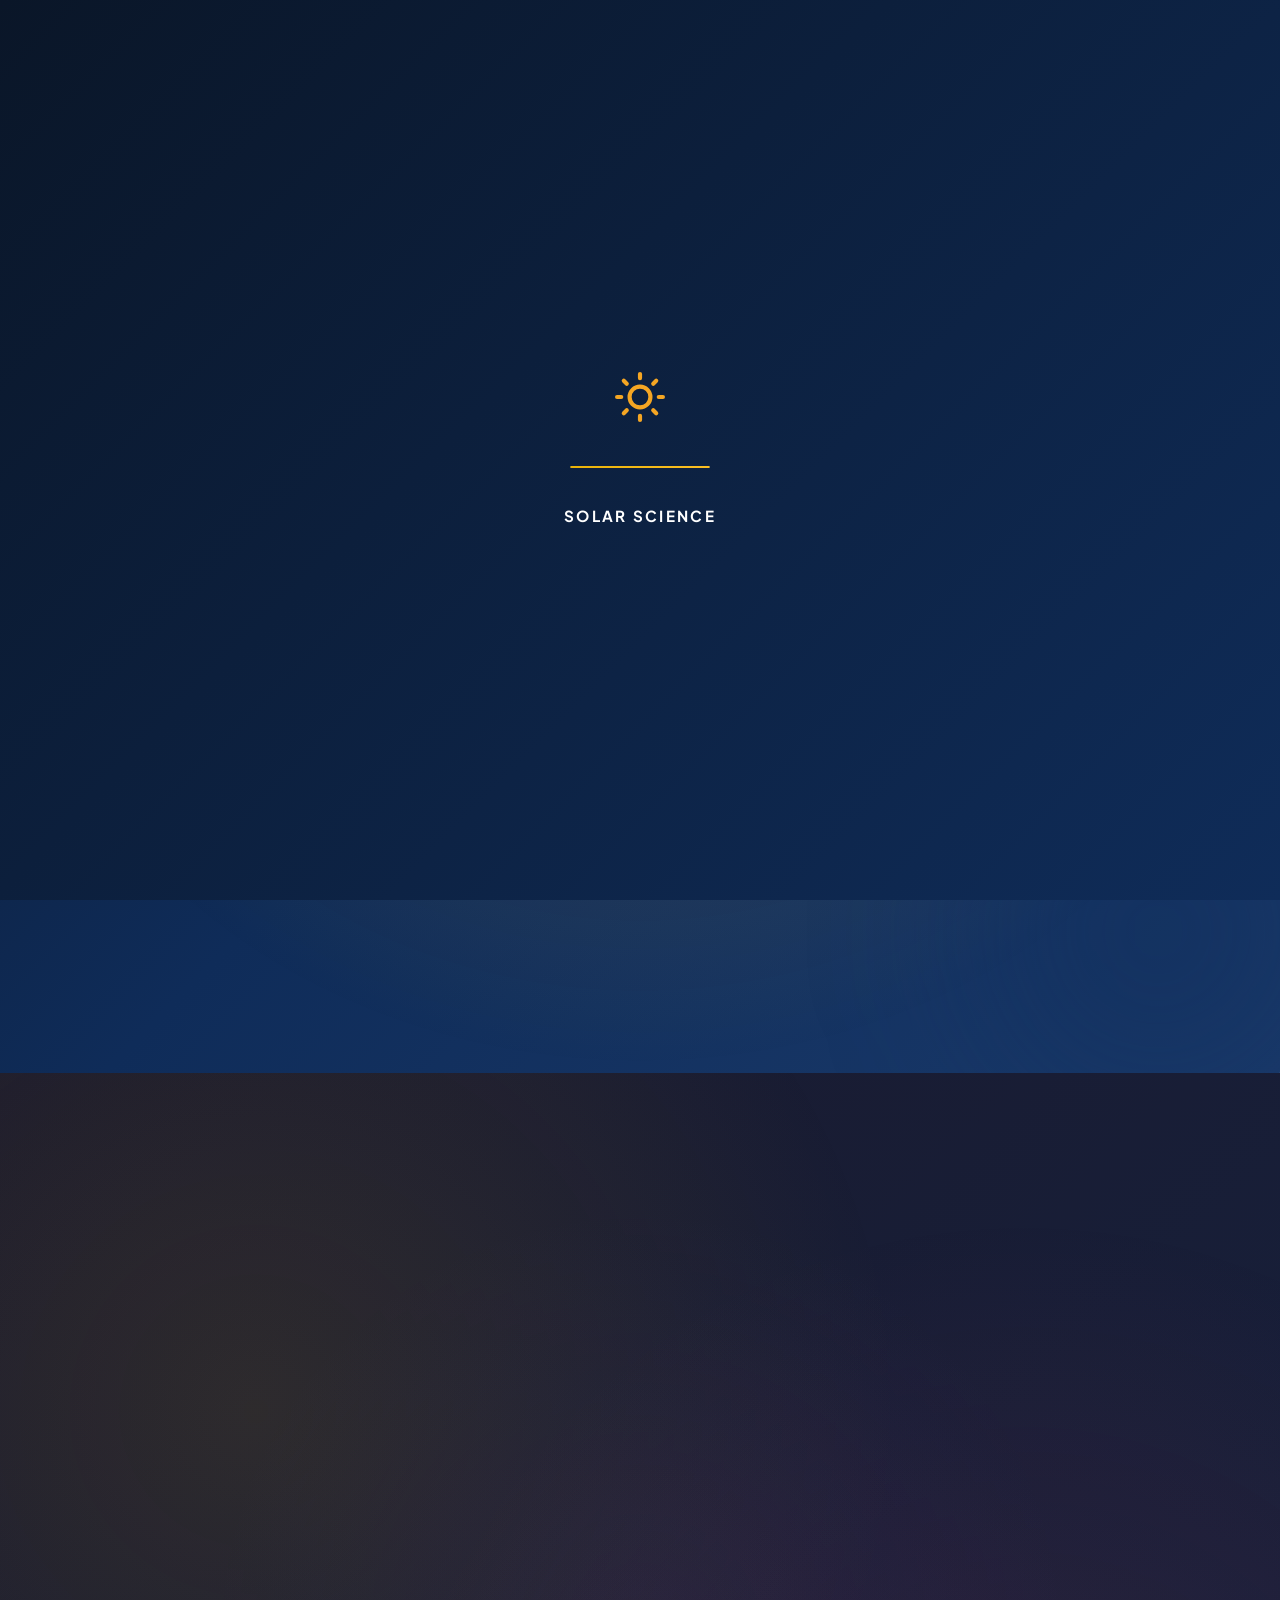
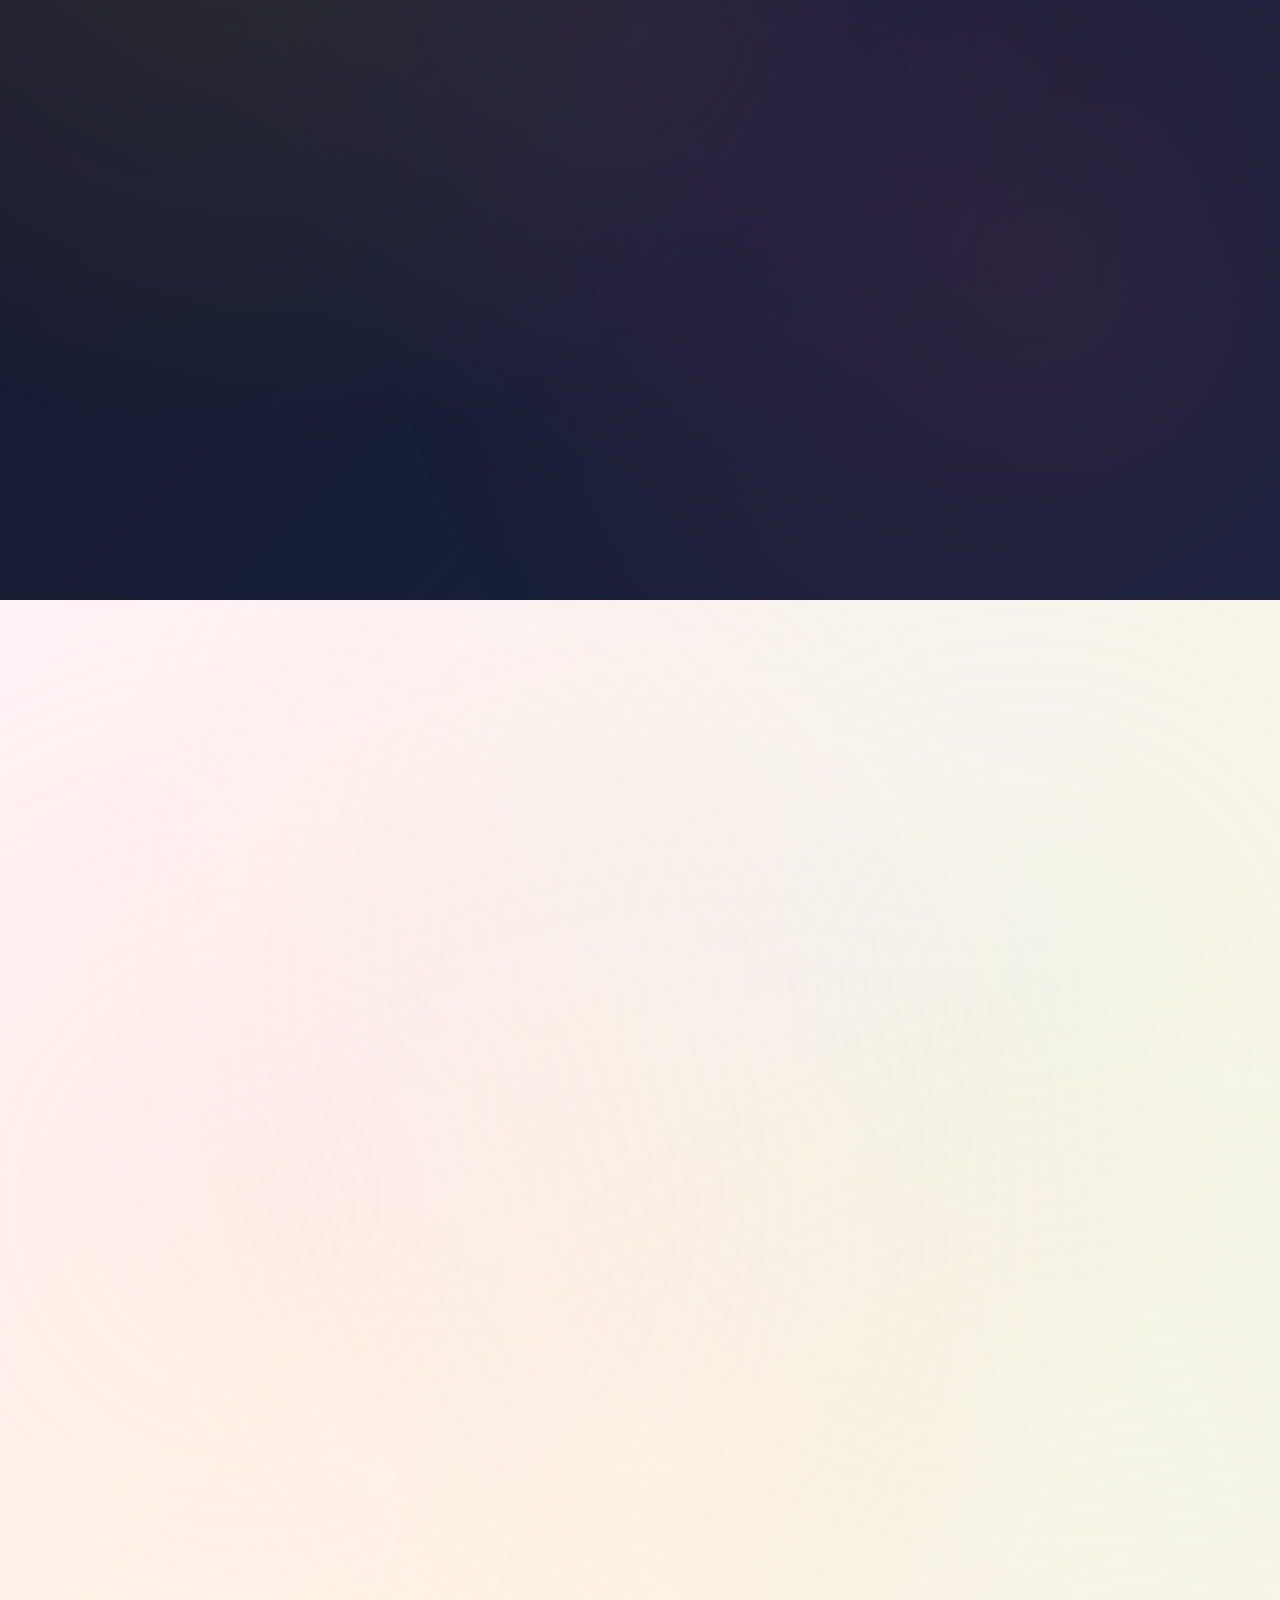
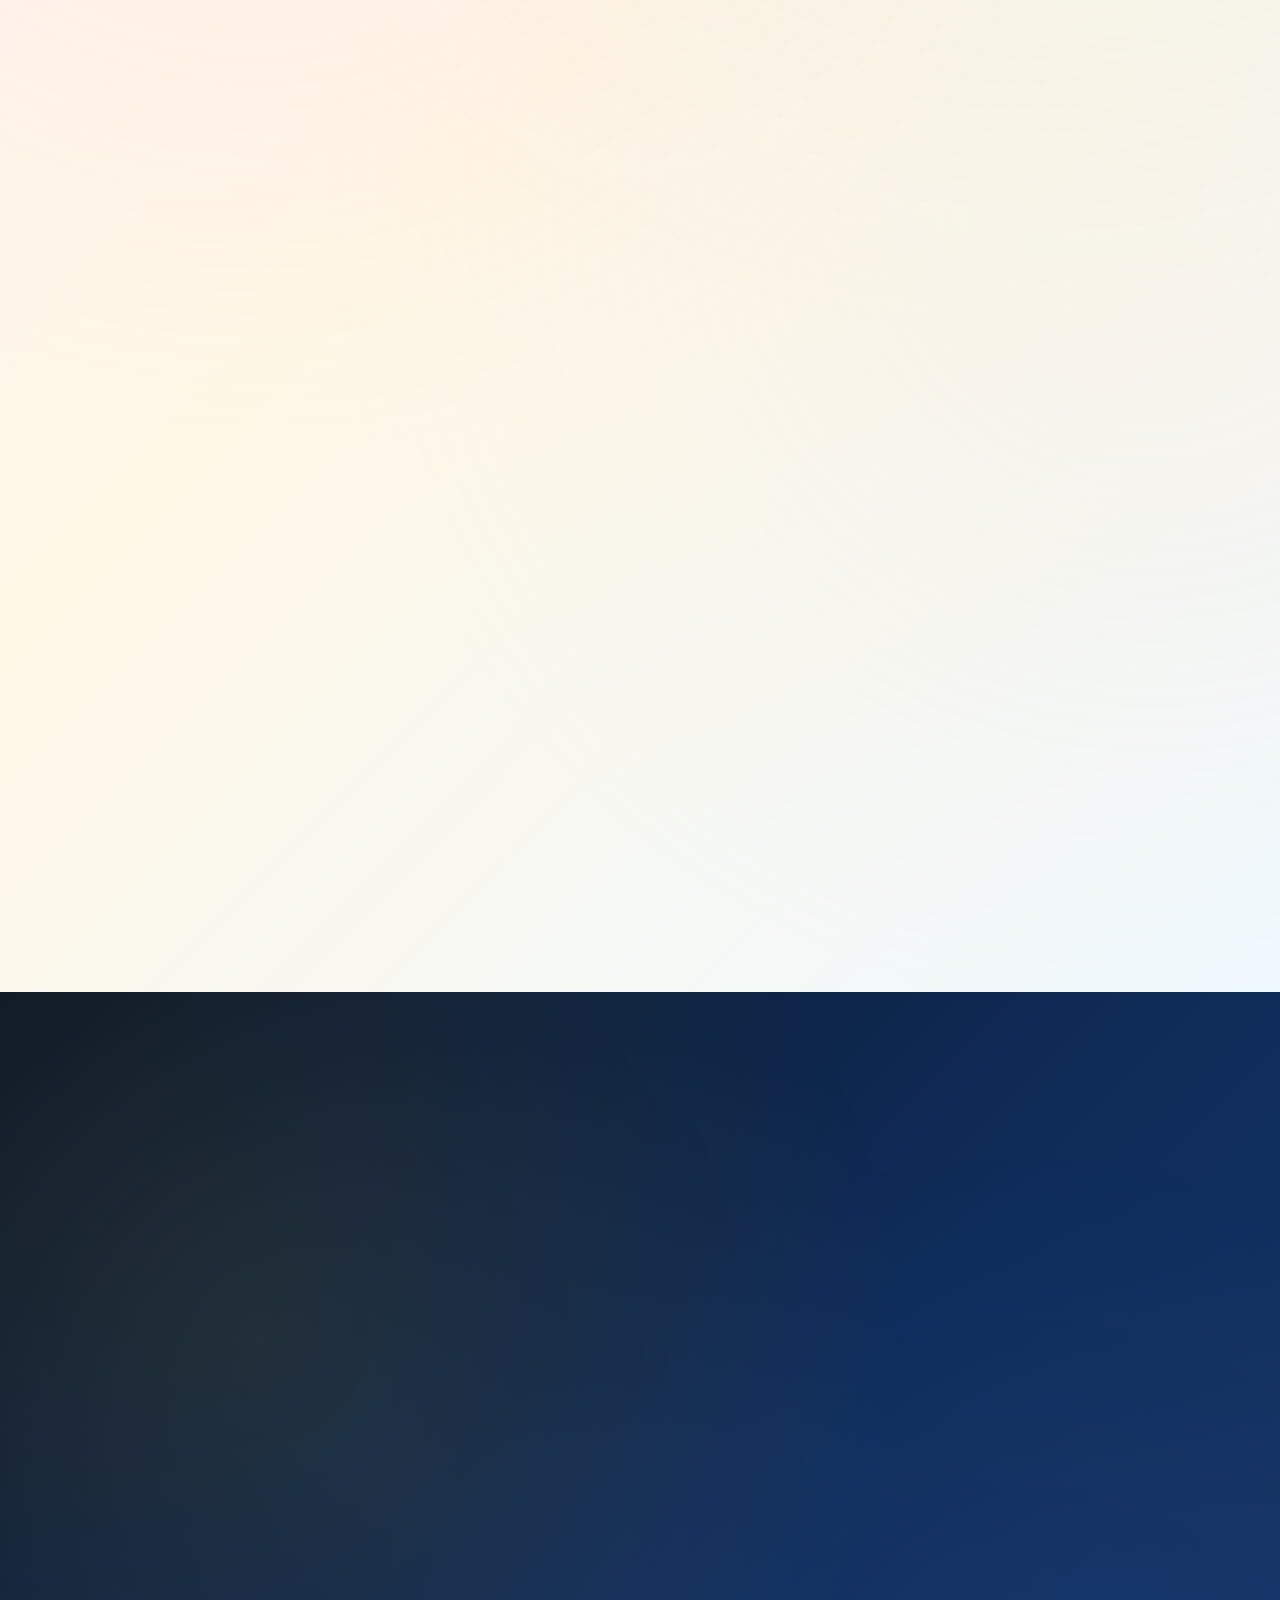
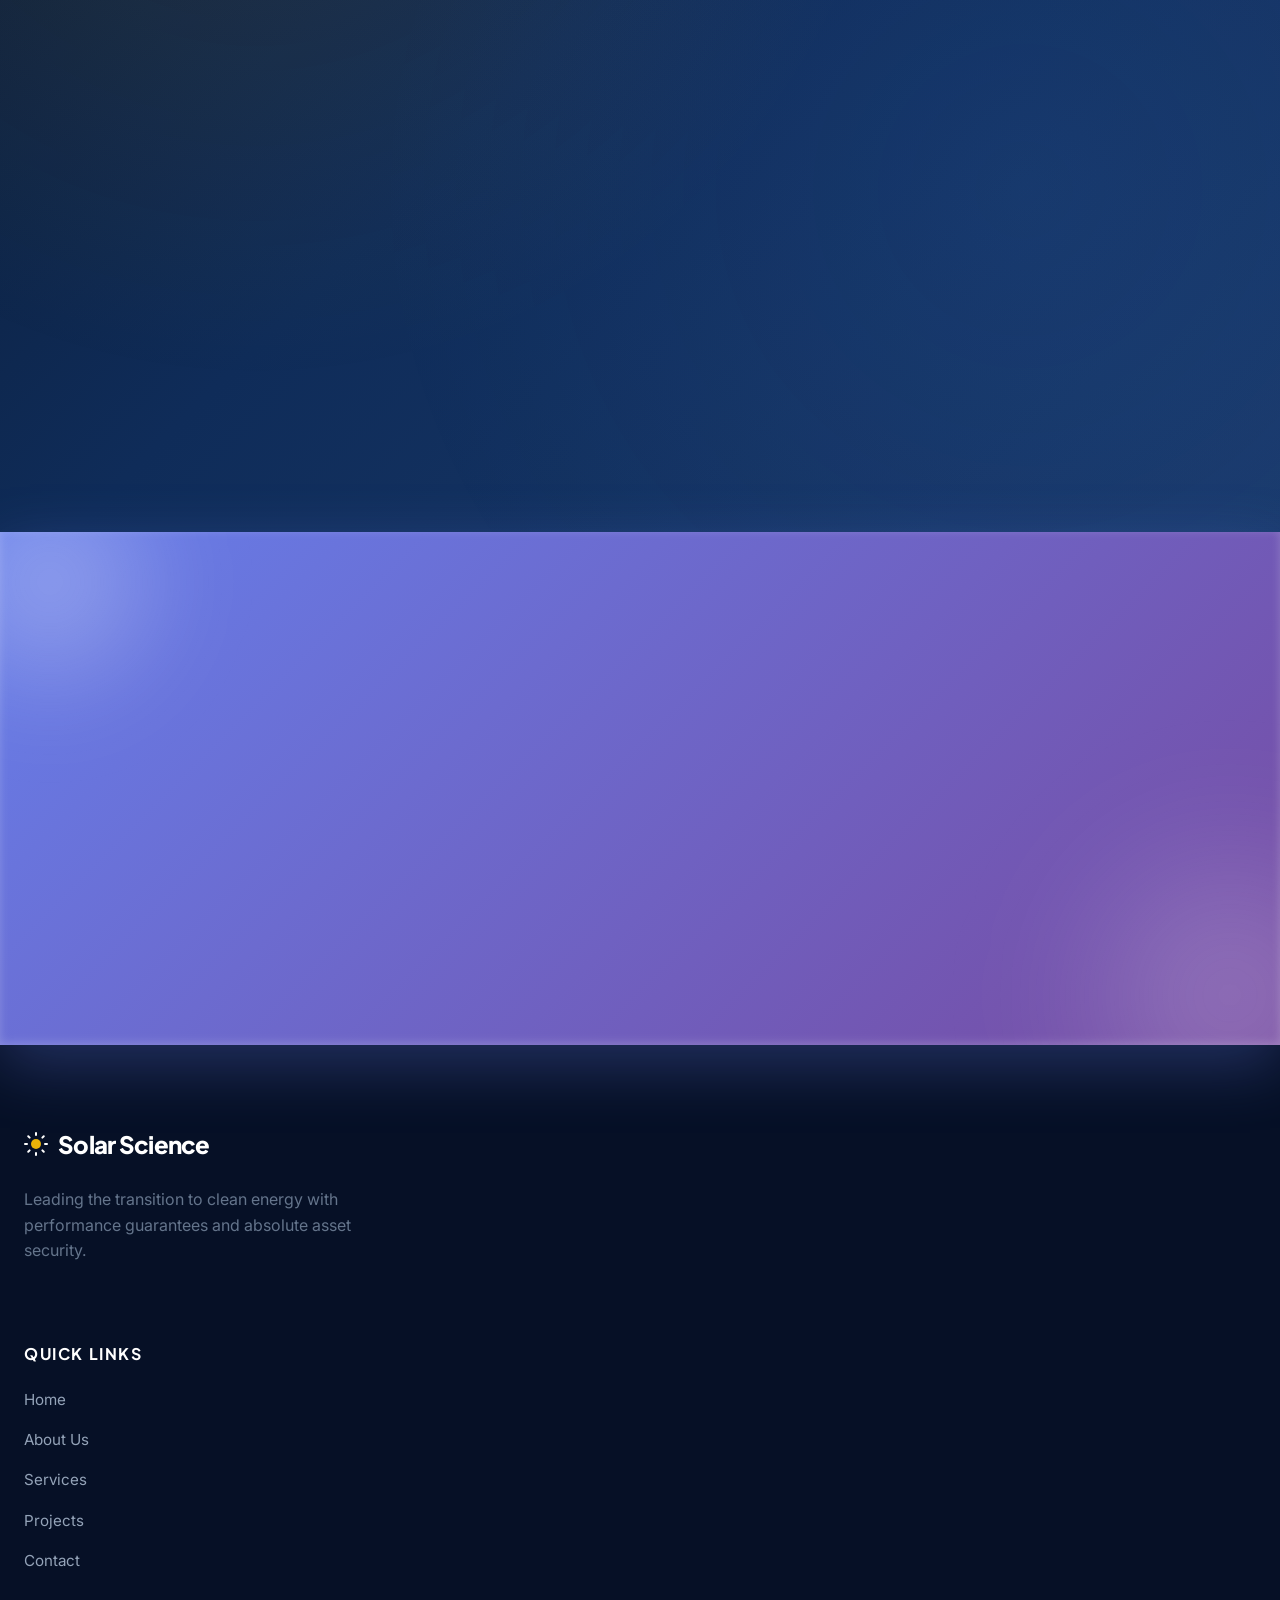
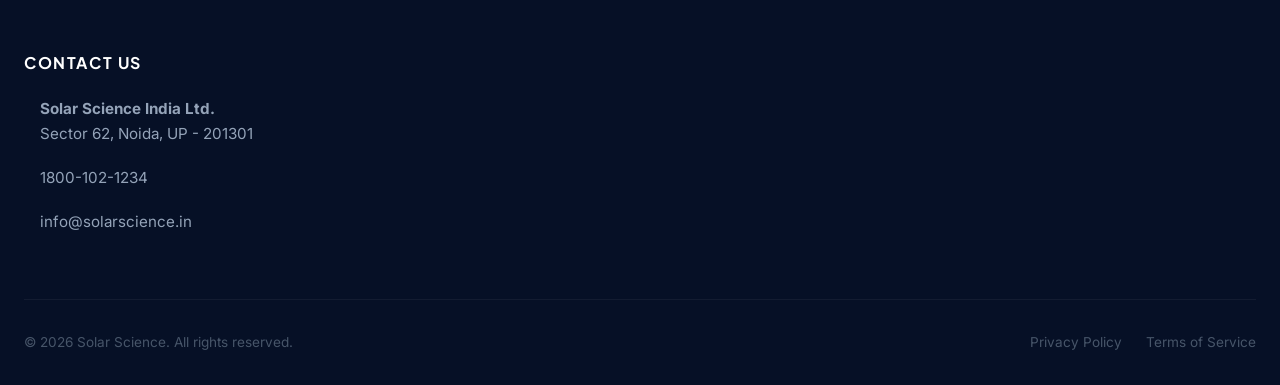
==== index.html @ 406d4250 "first commit - Solar Science website with custom logo" ====
<!DOCTYPE html>
<html lang="en">
<head>
  <meta charset="UTF-8">
  <meta name="viewport" content="width=device-width, initial-scale=1.0">
  <meta name="description" content="Solar Science - India's premium Solar EPC and Insurance solutions provider.">
  <title>Home | Solar Science</title>
  <link rel="preconnect" href="https://fonts.googleapis.com">
  <link rel="preconnect" href="https://fonts.gstatic.com" crossorigin>
  <link href="https://fonts.googleapis.com/css2?family=Inter:wght@400;500;600;700&family=Plus+Jakarta+Sans:wght@400;500;600;700;800&display=swap" rel="stylesheet">
  <link rel="stylesheet" href="style.css">
  <link rel="icon" type="image/svg+xml" href="data:image/svg+xml,%3Csvg xmlns='http://www.w3.org/2000/svg' viewBox='0 0 24 24' fill='%23F5A623'%3E%3Ccircle cx='12' cy='12' r='5'/%3E%3Cpath d='M12 1v2M12 21v2M4.22 4.22l1.42 1.42M18.36 18.36l1.42 1.42M1 12h2M21 12h2M4.22 19.78l1.42-1.42M18.36 5.64l1.42-1.42' stroke='%23F5A623' stroke-width='2' stroke-linecap='round'/%3E%3C/svg%3E">
  <script src="https://unpkg.com/lucide@latest"></script>
  <script src="https://unpkg.com/@studio-freight/lenis@1.0.36/dist/lenis.min.js"></script>
</head>
<body>

  <!-- Preloader -->
  <div class="preloader" id="preloader">
    <div class="preloader-content">
      <svg class="preloader-logo" viewBox="0 0 24 24" xmlns="http://www.w3.org/2000/svg">
        <circle cx="12" cy="12" r="5" fill="none" stroke="#F5A623" stroke-width="2"/>
        <path d="M12 1v2M12 21v2M4.22 4.22l1.42 1.42M18.36 18.36l1.42 1.42M1 12h2M21 12h2M4.22 19.78l1.42-1.42M18.36 5.64l1.42-1.42" stroke="#F5A623" stroke-width="2" stroke-linecap="round"/>
      </svg>
      <div class="preloader-bar">
        <div class="preloader-progress"></div>
      </div>
      <span class="preloader-text">Solar Science</span>
    </div>
  </div>

  <!-- Custom Cursor -->
  <div class="custom-cursor" id="custom-cursor"></div>
  <div class="custom-cursor-dot" id="custom-cursor-dot"></div>

  <!-- NAVBAR -->
  <header class="navbar" id="navbar">
    <div class="scroll-progress" id="scroll-progress"></div>
    <div class="container">
      <a href="index.html" class="logo">
        <img src="assets/logo_transparent.png" alt="Solar Science Logo" class="logo-image">
        <div class="logo-text-wrapper">
          <span class="logo-title">Solar Science</span>
          <span class="logo-tagline">CLEAN ENERGY, SMART DECISION</span>
        </div>
      </a>
      
      <nav aria-label="Main Navigation">
        <ul class="nav-menu" id="nav-menu">
          <li><a href="index.html" class="nav-link active">Home</a></li>
          <li><a href="about.html" class="nav-link">About Us</a></li>
          <li><a href="services.html" class="nav-link">Services</a></li>
          <li><a href="projects.html" class="nav-link">Projects</a></li>
          <li><a href="contact.html" class="nav-link">Contact</a></li>
          <li><a href="contact.html" class="btn btn-primary btn-nav">Get Quote</a></li>
        </ul>
      </nav>
      
      <button class="menu-toggle" id="menu-toggle" aria-expanded="false" aria-controls="nav-menu" aria-label="Toggle navigation menu">
        <span></span>
        <span></span>
        <span></span>
      </button>
    </div>
  </header>

  <!-- HERO SECTION -->
  <section class="hero" id="hero">
    <div class="hero-bg-gradient"></div>
    <div class="hero-particles"></div>
    
    <div class="container">
      <div class="hero-content reveal">
        <div class="hero-badge">
          <span class="badge-icon">⚡</span>
          <span>India's #1 Solar Solution</span>
        </div>
        <h1 class="hero-title-new">
          <span class="letter-animate">Transform Sunlight Into</span>
          <span class="gradient-text letter-animate">Sustainable Savings</span>
        </h1>
        <p class="hero-subtitle">Premium solar installations that pay for themselves. Join 1000+ satisfied customers who've reduced their electricity bills by up to 90%.</p>
        
        <div class="hero-stats-inline">
          <div class="stat-inline">
            <div class="stat-number-hero" data-target="500">0<span class="stat-plus">+</span></div>
            <div class="stat-label-hero">Consulted Clients</div>
          </div>
          <div class="stat-inline stat-highlight">
            <div class="stat-badge-text">Procurement</div>
            <div class="stat-label-hero">Specialist</div>
          </div>
          <div class="stat-inline">
            <div class="stat-number-hero" data-target="1000">0<span class="stat-plus">+</span></div>
            <div class="stat-label-hero">Cases Handled</div>
          </div>
          <div class="stat-inline">
            <div class="stat-number-hero" data-target="39">0</div>
            <div class="stat-label-hero">Cities We Serve</div>
          </div>
          <div class="stat-inline">
            <div class="stat-number-hero" data-target="25">0<span class="stat-plus">+</span></div>
            <div class="stat-label-hero">Years Warranty</div>
          </div>
        </div>
        
        <div class="hero-ctas-new">
          <a href="contact.html" class="btn btn-hero-primary">
            <span>Get Free Consultation</span>
            <i data-lucide="arrow-right"></i>
          </a>
          <a href="about.html" class="btn btn-hero-secondary">
            <i data-lucide="play-circle"></i>
            <span>Learn More</span>
          </a>
        </div>
        
        <div class="hero-trust-new">
          <div class="trust-item-new">
            <i data-lucide="shield-check"></i>
            <span>100% Insurance Protected</span>
          </div>
          <div class="trust-item-new">
            <i data-lucide="award"></i>
            <span>Tier-1 Components</span>
          </div>
          <div class="trust-item-new">
            <i data-lucide="clock"></i>
            <span>Quick 30-Day Installation</span>
          </div>
        </div>
      </div>
      
      <div class="hero-visual reveal reveal-delay-2">
        <div class="energy-visualization">
          <!-- Animated Sun -->
          <div class="animated-sun">
            <div class="sun-core"></div>
            <div class="sun-ray sun-ray-1"></div>
            <div class="sun-ray sun-ray-2"></div>
            <div class="sun-ray sun-ray-3"></div>
            <div class="sun-ray sun-ray-4"></div>
            <div class="sun-ray sun-ray-5"></div>
            <div class="sun-ray sun-ray-6"></div>
            <div class="sun-ray sun-ray-7"></div>
            <div class="sun-ray sun-ray-8"></div>
          </div>
          
          <!-- Energy Flow Lines -->
          <svg class="energy-flow" viewBox="0 0 400 400" fill="none" xmlns="http://www.w3.org/2000/svg">
            <path class="energy-line energy-line-1" d="M200,100 Q250,150 200,200" stroke="#EAB308" stroke-width="3" stroke-linecap="round"/>
            <path class="energy-line energy-line-2" d="M200,100 Q150,150 200,200" stroke="#EAB308" stroke-width="3" stroke-linecap="round"/>
            <path class="energy-line energy-line-3" d="M200,100 Q200,150 250,200" stroke="#FBBF24" stroke-width="3" stroke-linecap="round"/>
            <path class="energy-line energy-line-4" d="M200,100 Q200,150 150,200" stroke="#FBBF24" stroke-width="3" stroke-linecap="round"/>
            
            <!-- Particles -->
            <circle class="energy-particle particle-1" cx="200" cy="100" r="4" fill="#EAB308"/>
            <circle class="energy-particle particle-2" cx="200" cy="100" r="4" fill="#FBBF24"/>
            <circle class="energy-particle particle-3" cx="200" cy="100" r="4" fill="#FCD34D"/>
            <circle class="energy-particle particle-4" cx="200" cy="100" r="4" fill="#EAB308"/>
            <circle class="energy-particle particle-5" cx="200" cy="100" r="4" fill="#FBBF24"/>
            <circle class="energy-particle particle-6" cx="200" cy="100" r="4" fill="#FCD34D"/>
          </svg>
          
          <!-- Solar Panel with Energy Effect -->
          <div class="modern-panel">
            <div class="panel-glow"></div>
            <div class="panel-grid">
              <div class="panel-cell"></div>
              <div class="panel-cell"></div>
              <div class="panel-cell"></div>
              <div class="panel-cell"></div>
              <div class="panel-cell"></div>
              <div class="panel-cell"></div>
              <div class="panel-cell"></div>
              <div class="panel-cell"></div>
              <div class="panel-cell"></div>
            </div>
            <div class="energy-indicator">
              <div class="indicator-bar"></div>
              <span class="indicator-text">Generating</span>
            </div>
          </div>
          
          <!-- Floating Statistics -->
          <div class="floating-stat stat-1">
            <div class="stat-icon">⚡</div>
            <div class="stat-value">50+ MW</div>
          </div>
          <div class="floating-stat stat-2">
            <div class="stat-icon">💡</div>
            <div class="stat-value">500+ Projects</div>
          </div>
          <div class="floating-stat stat-3">
            <div class="stat-icon">🌱</div>
            <div class="stat-value">CO₂ Saved</div>
          </div>
        </div>
      </div>
    </div>
  </section>

  <!-- SOLAR SAVINGS CALCULATOR SECTION -->
  <section class="section calculator-section">
    <div class="container">
      <div class="calculator-wrapper reveal">
        <div class="calculator-header">
          <h2 class="calculator-title">Calculate Your <span class="gradient-text">Solar Savings</span></h2>
          <p class="calculator-subtitle">Instant estimation for your property</p>
        </div>
        
        <div class="calculator-content">
          <!-- Customer Type Selection -->
          <div class="calculator-group">
            <label class="calculator-label">CUSTOMER TYPE</label>
            <div class="type-buttons">
              <button class="type-btn active" data-type="home">Home</button>
              <button class="type-btn" data-type="commercial">Commercial</button>
              <button class="type-btn" data-type="industry">Industry</button>
            </div>
          </div>
          
          <!-- Monthly Bill Input -->
          <div class="calculator-group">
            <label class="calculator-label">MONTHLY BILL (₹)</label>
            <input type="number" id="monthlyBill" class="calculator-input" placeholder="5000" value="5000">
          </div>
          
          <!-- Results Grid -->
          <div class="calculator-results">
            <div class="result-card">
              <div class="result-icon">⚡</div>
              <div class="result-label">SYSTEM SIZE</div>
              <div class="result-value" id="systemSize">6 kW</div>
            </div>
            
            <div class="result-card">
              <div class="result-icon">💰</div>
              <div class="result-label">ANNUAL SAVINGS</div>
              <div class="result-value green" id="annualSavings">₹69.1k</div>
            </div>
            
            <div class="result-card">
              <div class="result-icon">🔋</div>
              <div class="result-label">YEARLY GEN.</div>
              <div class="result-value" id="yearlyGen">8640 units</div>
            </div>
            
            <div class="result-card">
              <div class="result-icon">📐</div>
              <div class="result-label">ROOF NEEDED</div>
              <div class="result-value" id="roofNeeded">480 sqft</div>
            </div>
          </div>
          
          <!-- Quote Section -->
          <div class="calculator-quote">
            <div class="quote-price">
              <span class="quote-label">Effective Solar Cost</span>
              <span class="quote-amount" id="solarCost">₹2,70,000</span>
            </div>
            <div class="quote-form">
              <input type="text" placeholder="Name" class="quote-input">
              <input type="tel" placeholder="Mobile" class="quote-input">
              <button class="btn btn-primary quote-btn">
                <span>Get Quote</span>
              </button>
            </div>
          </div>
        </div>
      </div>
    </div>
  </section>

  <!-- WHY CHOOSE US SECTION -->
  <section class="section why-us">
    <div class="container">
      <div class="reveal">
        <span class="section-tag">Why Choose Us</span>
        <h2 class="section-title">Engineering Excellence Meets Investment Security</h2>
        <p class="section-desc">We deliver premium solar solutions backed by top-tier engineering expertise and comprehensive insurance protection.</p>
      </div>
      
      <div class="why-grid">
        <div class="why-card reveal reveal-delay-1">
          <div class="icon-wrapper">
            <svg xmlns="http://www.w3.org/2000/svg" viewBox="0 0 64 64" fill="currentColor" width="32" height="32">
              <path d="M32 6L36 22H52L39 32L43 48L32 40L21 48L25 32L12 22H28L32 6Z" stroke="currentColor" stroke-width="2" stroke-linejoin="round"/>
              <circle cx="32" cy="32" r="4" fill="currentColor"/>
            </svg>
          </div>
          <h3 class="why-card-title">Premium Quality Components</h3>
          <p class="why-card-desc">We only source Tier-1 modules, state-of-the-art inverters, and premium structures to ensure 25+ years of robust plant generation.</p>
        </div>
        
        <div class="why-card reveal reveal-delay-2">
          <div class="icon-wrapper">
            <svg xmlns="http://www.w3.org/2000/svg" viewBox="0 0 64 64" fill="currentColor" width="32" height="32">
              <rect x="12" y="12" width="40" height="40" rx="4" fill="none" stroke="currentColor" stroke-width="2"/>
              <path d="M20 28h24M20 36h24M28 20v24" stroke="currentColor" stroke-width="2" stroke-linecap="round"/>
              <circle cx="32" cy="32" r="6" fill="currentColor" opacity="0.3"/>
            </svg>
          </div>
          <h3 class="why-card-title">End-to-End EPC Solutions</h3>
          <p class="why-card-desc">From feasibility design, government approvals, procurement, construction, to net-metering — we manage everything in-house.</p>
        </div>
        
        <div class="why-card reveal reveal-delay-3">
          <div class="icon-wrapper">
            <svg xmlns="http://www.w3.org/2000/svg" viewBox="0 0 64 64" fill="currentColor" width="32" height="32">
              <path d="M32 8L38 18L50 20L41 29L43 41L32 35L21 41L23 29L14 20L26 18L32 8Z" fill="currentColor"/>
              <path d="M32 16v20M24 26l16 8M24 34l16-8" stroke="white" stroke-width="2" opacity="0.5"/>
            </svg>
          </div>
          <h3 class="why-card-title">Comprehensive Insurance Support</h3>
          <p class="why-card-desc">We provide exclusive, direct assistance in securing comprehensive asset insurance, protecting your assets from day one.</p>
        </div>
        
        <div class="why-card reveal reveal-delay-1">
          <div class="icon-wrapper">
            <svg xmlns="http://www.w3.org/2000/svg" viewBox="0 0 64 64" fill="currentColor" width="32" height="32">
              <circle cx="32" cy="32" r="24" fill="none" stroke="currentColor" stroke-width="2"/>
              <path d="M32 14v18l12 8" stroke="currentColor" stroke-width="2.5" stroke-linecap="round"/>
              <circle cx="32" cy="32" r="3" fill="currentColor"/>
            </svg>
          </div>
          <h3 class="why-card-title">On-Time Project Execution</h3>
          <p class="why-card-desc">Strict adherence to project timelines and safety protocols, backed by penalty-bound delivery guarantees.</p>
        </div>
        
        <div class="why-card reveal reveal-delay-2">
          <div class="icon-wrapper">
            <svg xmlns="http://www.w3.org/2000/svg" viewBox="0 0 64 64" fill="currentColor" width="32" height="32">
              <path d="M20 24L32 16L44 24V44L32 52L20 44V24Z" fill="none" stroke="currentColor" stroke-width="2" stroke-linejoin="round"/>
              <path d="M26 36l4 4l8-10" stroke="currentColor" stroke-width="2.5" stroke-linecap="round" stroke-linejoin="round"/>
              <circle cx="32" cy="30" r="8" fill="currentColor" opacity="0.2"/>
            </svg>
          </div>
          <h3 class="why-card-title">Dedicated After-Sales Support</h3>
          <p class="why-card-desc">Continuous plant health monitoring and fast, on-site maintenance services to prevent downtime.</p>
        </div>
        
        <div class="why-card reveal reveal-delay-3">
          <div class="icon-wrapper">
            <svg xmlns="http://www.w3.org/2000/svg" viewBox="0 0 64 64" fill="currentColor" width="32" height="32">
              <path d="M16 48L24 32L20 24L32 12L40 24L36 32L48 48H16Z" fill="currentColor" opacity="0.3"/>
              <path d="M16 48L24 32L32 40L40 32L48 48" fill="none" stroke="currentColor" stroke-width="2.5" stroke-linecap="round" stroke-linejoin="round"/>
              <circle cx="24" cy="32" r="2" fill="currentColor"/>
              <circle cx="32" cy="40" r="2" fill="currentColor"/>
              <circle cx="40" cy="32" r="2" fill="currentColor"/>
            </svg>
          </div>
          <h3 class="why-card-title">Maximum ROI</h3>
          <p class="why-card-desc">Optimized system design for maximum energy generation and fastest return on your investment.</p>
          </div>
      </div>
    </div>
  </section>

  <!-- OUR WORK IN ACTION - GALLERY SECTION -->
  <section class="section work-gallery bg-dark">
    <div class="container">
      <div class="reveal">
        <span class="section-tag">Our Work</span>
        <h2 class="section-title">Solar Solutions in Action</h2>
        <p class="section-desc">From rooftop installations to large-scale commercial projects — witness our engineering excellence.</p>
      </div>
      
      <div class="gallery-grid">
        <!-- Gallery Item 1 -->
        <div class="gallery-item reveal reveal-delay-1">
          <div class="gallery-image">
            <img src="https://images.unsplash.com/photo-1509391366360-2e959784a276?ixlib=rb-4.0.3&w=800&h=600&fit=crop&crop=center" alt="Large Scale Solar Farm">
            <div class="gallery-overlay">
              <div class="gallery-content">
                <h3 class="gallery-title">Mega Solar Farm</h3>
                <p class="gallery-desc">2MW System • Rajasthan</p>
                <span class="gallery-badge">✓ Completed</span>
              </div>
            </div>
          </div>
        </div>
        
        <!-- Gallery Item 2 -->
        <div class="gallery-item reveal reveal-delay-2">
          <div class="gallery-image">
            <img src="https://images.unsplash.com/photo-1508514177221-188b1cf16e9d?ixlib=rb-4.0.3&w=800&h=600&fit=crop&crop=center" alt="Commercial Rooftop Solar">
            <div class="gallery-overlay">
              <div class="gallery-content">
                <h3 class="gallery-title">Commercial Rooftop</h3>
                <p class="gallery-desc">150kW System • Delhi</p>
                <span class="gallery-badge">✓ Completed</span>
              </div>
            </div>
          </div>
        </div>
        
        <!-- Gallery Item 3 -->
        <div class="gallery-item reveal reveal-delay-3">
          <div class="gallery-image">
            <img src="https://images.unsplash.com/photo-1473341304170-971dccb5ac1e?ixlib=rb-4.0.3&w=800&h=600&fit=crop&crop=center" alt="Solar Panel Array">
            <div class="gallery-overlay">
              <div class="gallery-content">
                <h3 class="gallery-title">Premium Tier-1 Panels</h3>
                <p class="gallery-desc">High Efficiency Modules</p>
                <span class="gallery-badge">✓ Completed</span>
              </div>
            </div>
          </div>
        </div>
        
        <!-- Gallery Item 4 -->
        <div class="gallery-item reveal reveal-delay-1">
          <div class="gallery-image">
            <img src="https://images.unsplash.com/photo-1559302504-64aae6ca6b6d?ixlib=rb-4.0.3&w=800&h=600&fit=crop&crop=center" alt="Industrial Solar Installation">
            <div class="gallery-overlay">
              <div class="gallery-content">
                <h3 class="gallery-title">Industrial Complex</h3>
                <p class="gallery-desc">500kW System • Pune</p>
                <span class="gallery-badge">✓ Completed</span>
              </div>
            </div>
          </div>
        </div>
        
        <!-- Gallery Item 5 -->
        <div class="gallery-item reveal reveal-delay-2">
          <div class="gallery-image">
            <img src="https://images.unsplash.com/photo-1497440001374-f26997328c1b?ixlib=rb-4.0.3&w=800&h=600&fit=crop&crop=center" alt="Solar Power Plant">
            <div class="gallery-overlay">
              <div class="gallery-content">
                <h3 class="gallery-title">Solar Power Plant</h3>
                <p class="gallery-desc">1MW System • Karnataka</p>
                <span class="gallery-badge">✓ Completed</span>
              </div>
            </div>
          </div>
        </div>
        
        <!-- Gallery Item 6 -->
        <div class="gallery-item reveal reveal-delay-3">
          <div class="gallery-image">
            <img src="https://images.unsplash.com/photo-1624397640148-949b1732bb0a?ixlib=rb-4.0.3&w=800&h=600&fit=crop&crop=center" alt="Residential Rooftop Solar">
            <div class="gallery-overlay">
              <div class="gallery-content">
                <h3 class="gallery-title">Residential Rooftop</h3>
                <p class="gallery-desc">10kW System • Mumbai</p>
                <span class="gallery-badge">✓ Completed</span>
              </div>
            </div>
          </div>
        </div>
      </div>
      
      <div class="gallery-cta reveal">
        <a href="projects.html" class="btn btn-primary">View All Projects</a>
      </div>
    </div>
  </section>

  <!-- CTA BANNER -->
  <section class="banner">
    <div class="container">
      <div class="banner-content reveal">
        <h2 class="banner-title">Ready to Make the Switch to Solar?</h2>
        <p class="banner-desc">Join thousands of satisfied customers who are saving money and the environment.</p>
        <a href="contact.html" class="btn btn-primary">Get Free Consultation</a>
      </div>
    </div>
  </section>

  <!-- FOOTER -->
  <footer class="footer">
    <div class="container">
      <div class="footer-top">
        <div class="footer-logo-area">
          <a href="index.html" class="logo" style="color: var(--color-white);">
            <svg class="logo-icon" viewBox="0 0 24 24" xmlns="http://www.w3.org/2000/svg">
              <circle cx="12" cy="12" r="5" />
              <path d="M12 1v2M12 21v2M4.22 4.22l1.42 1.42M18.36 18.36l1.42 1.42M1 12h2M21 12h2M4.22 19.78l1.42-1.42M18.36 5.64l1.42-1.42" stroke="currentColor" stroke-width="2" stroke-linecap="round"/>
            </svg>
            <span>Solar Science</span>
          </a>
          <p class="footer-tagline">Leading the transition to clean energy with performance guarantees and absolute asset security.</p>
        </div>
        
        <div>
          <h4 class="footer-title">Quick Links</h4>
          <ul class="footer-links">
            <li><a href="index.html" class="footer-link">Home</a></li>
            <li><a href="about.html" class="footer-link">About Us</a></li>
            <li><a href="services.html" class="footer-link">Services</a></li>
            <li><a href="projects.html" class="footer-link">Projects</a></li>
            <li><a href="contact.html" class="footer-link">Contact</a></li>
          </ul>
        </div>
        
        <div>
          <h4 class="footer-title">Contact Us</h4>
          <div class="footer-contact-info">
            <div class="contact-item">
              <i data-lucide="map-pin"></i>
              <div class="contact-text">
                <strong>Solar Science India Ltd.</strong>
                <p>Sector 62, Noida, UP - 201301</p>
              </div>
            </div>
            
            <div class="contact-item">
              <i data-lucide="phone"></i>
              <div class="contact-text">
                <a href="tel:+918001021234">1800-102-1234</a>
              </div>
            </div>
            
            <div class="contact-item">
              <i data-lucide="mail"></i>
              <div class="contact-text">
                <a href="mailto:info@solarscience.in">info@solarscience.in</a>
              </div>
            </div>
          </div>
        </div>
      </div>
      
      <div class="footer-bottom">
        <p>&copy; 2026 Solar Science. All rights reserved.</p>
        <div class="footer-bottom-links">
          <a href="#">Privacy Policy</a>
          <a href="#">Terms of Service</a>
        </div>
      </div>
    </div>
  </footer>

  <script src="script.js"></script>
</body>
</html>
---- style.css ----
/* Font variables and styling rules */

/* ==========================================================================
   1. DESIGN SYSTEM & ROOT VARIABLES
   ========================================================================== */
:root {
  /* Color Palette */
  --color-navy-deep: #0F2C59;       /* Midnight Cobalt Blue */
  --color-navy-card: #153568;       /* Saturated Cobalt Card */
  --color-navy-light: #204C8F;      /* Rich Cobalt Highlight */
  --color-amber-gold: #EAB308;      /* Vibrant Solar Yellow */
  --color-amber-hover: #CA8A04;     /* Darker Gold/Yellow Hover */
  --color-amber-glow: rgba(234, 179, 8, 0.15); /* Yellow glow */
  --color-white: #FFFFFF;
  --color-steel-light: #FAF7F0;     /* Premium Warm Sand Beige */
  --color-steel-border: #E6DFD3;    /* Soft Linen Border */
  --color-text-dark: #0F2C59;       /* Midnight Cobalt text color */
  --color-text-muted: #5C6B82;      /* Slate Blue/Gray supporting text */
  --color-text-light: #E6DFD3;      /* Light Beige text divider */
  --color-text-white: #FFFFFF;

  /* Typography */
  --font-display: 'Plus Jakarta Sans', -apple-system, BlinkMacSystemFont, "Segoe UI", Roboto, Helvetica, Arial, sans-serif;
  --font-body: 'Inter', -apple-system, BlinkMacSystemFont, "Segoe UI", Roboto, Helvetica, Arial, sans-serif;

  /* Spacing & Layout */
  --max-width: 1280px;
  --transition-smooth: all 0.35s cubic-bezier(0.4, 0, 0.2, 1);
  --transition-slow: all 0.8s cubic-bezier(0.4, 0, 0.2, 1);
  
  /* Shadows */
  --shadow-sm: 0 4px 12px rgba(15, 44, 89, 0.03);
  --shadow-md: 0 12px 35px -10px rgba(15, 44, 89, 0.06);
  --shadow-lg: 0 24px 48px -15px rgba(15, 44, 89, 0.1);
  --shadow-amber: 0 10px 25px -5px rgba(234, 179, 8, 0.25);
}

/* ==========================================================================
   2. BASE STYLES & RESET
   ========================================================================== */
* {
  box-sizing: border-box;
  margin: 0;
  padding: 0;
}

html {
  scroll-behavior: smooth;
  scroll-padding-top: 80px;
  font-size: 16px;
  -webkit-text-size-adjust: 100%;
}

body {
  font-family: var(--font-body);
  color: var(--color-text-dark);
  background-color: var(--color-white);
  line-height: 1.6;
  overflow-x: hidden;
  -webkit-font-smoothing: antialiased;
}

h1, h2, h3, h4, h5, h6 {
  font-family: var(--font-display);
  font-weight: 700;
  line-height: 1.25;
  color: var(--color-navy-deep);
}

a {
  text-decoration: none;
  color: inherit;
  transition: var(--transition-smooth);
}

button, input, textarea {
  font-family: inherit;
}

img, svg {
  max-width: 100%;
  height: auto;
  display: block;
}

/* Custom Scrollbar */
::-webkit-scrollbar {
  width: 10px;
}
::-webkit-scrollbar-track {
  background: var(--color-steel-light);
}
::-webkit-scrollbar-thumb {
  background: #CBD5E1;
  border-radius: 5px;
}
::-webkit-scrollbar-thumb:hover {
  background: #94A3B8;
}

/* ==========================================================================
   3. REUSABLE UTILITIES
   ========================================================================== */
.container {
  width: 100%;
  max-width: var(--max-width);
  margin: 0 auto;
  padding: 0 24px;
}

.section {
  padding: 100px 0;
  position: relative;
}

.section-tag {
  font-family: var(--font-display);
  font-size: 0.75rem;
  font-weight: 700;
  text-transform: uppercase;
  letter-spacing: 0.15em;
  color: var(--color-amber-gold);
  margin-bottom: 16px;
  display: inline-block;
}

.section-title {
  font-size: 2.25rem;
  font-weight: 800;
  margin-bottom: 20px;
  letter-spacing: -0.02em;
}

.section-desc {
  font-size: 1.125rem;
  color: var(--color-text-muted);
  max-width: 600px;
  margin-bottom: 50px;
}

/* Dark Theme Helpers */
.bg-dark {
  background-color: var(--color-navy-deep);
  color: var(--color-text-white);
}

.bg-dark .section-title {
  color: var(--color-text-white);
}

.bg-dark .section-desc {
  color: #94A3B8;
}

/* Buttons */
.btn {
  display: inline-flex;
  align-items: center;
  justify-content: center;
  padding: 14px 28px;
  border-radius: 50px;
  font-weight: 600;
  font-size: 0.95rem;
  cursor: pointer;
  transition: var(--transition-smooth);
  border: none;
  outline: none;
  gap: 8px;
}

.btn-primary {
  background-color: var(--color-amber-gold);
  color: var(--color-navy-deep);
  box-shadow: var(--shadow-amber);
}

.btn-primary:hover {
  background-color: var(--color-amber-hover);
  transform: translateY(-2px);
  box-shadow: 0 12px 30px -5px rgba(245, 166, 35, 0.45);
}

.btn-primary:active {
  transform: translateY(0);
}

.btn-secondary {
  background-color: rgba(255, 255, 255, 0.08);
  color: var(--color-text-white);
  border: 1px solid rgba(255, 255, 255, 0.15);
}

.btn-secondary:hover {
  background-color: rgba(255, 255, 255, 0.15);
  color: var(--color-white);
  transform: translateY(-2px);
}

.btn-secondary:active {
  transform: translateY(0);
}

.btn-outline-dark {
  background-color: transparent;
  color: var(--color-navy-deep);
  border: 2px solid var(--color-navy-deep);
}

.btn-outline-dark:hover {
  background-color: var(--color-navy-deep);
  color: var(--color-white);
  transform: translateY(-2px);
}

/* Icons styling */
.icon-wrapper {
  display: inline-flex;
  align-items: center;
  justify-content: center;
  width: 48px;
  height: 48px;
  border-radius: 12px;
  background-color: var(--color-steel-light);
  color: var(--color-amber-gold);
  margin-bottom: 24px;
}

.bg-dark .icon-wrapper {
  background-color: rgba(255, 255, 255, 0.05);
}

/* ==========================================================================
   4. SCROLL REVEAL ANIMATIONS
   ========================================================================== */
.reveal {
  opacity: 0;
  transform: translateY(30px);
  transition: var(--transition-slow);
}

.reveal-active {
  opacity: 1;
  transform: translateY(0);
}

.reveal-delay-1 { transition-delay: 0.1s; }
.reveal-delay-2 { transition-delay: 0.2s; }
.reveal-delay-3 { transition-delay: 0.3s; }
.reveal-delay-4 { transition-delay: 0.4s; }

/* ==========================================================================
   5. NAVIGATION
   ========================================================================== */
.navbar {
  position: fixed;
  top: 0;
  left: 0;
  right: 0;
  z-index: 1000;
  padding: 24px 0;
  transition: var(--transition-smooth);
}

.navbar.scrolled {
  padding: 16px 0;
  background-color: rgba(11, 28, 61, 0.85);
  backdrop-filter: blur(20px);
  -webkit-backdrop-filter: blur(20px);
  border-bottom: 1px solid rgba(255, 255, 255, 0.08);
  box-shadow: 0 4px 30px rgba(0, 0, 0, 0.15);
}

.navbar .container {
  display: flex;
  align-items: center;
  justify-content: space-between;
}

.logo {
  font-family: var(--font-display);
  font-size: 1.5rem;
  font-weight: 800;
  color: var(--color-white);
  display: flex;
  align-items: center;
  gap: 10px;
  letter-spacing: -0.03em;
}

.logo-icon {
  width: 24px;
  height: 24px;
  fill: var(--color-amber-gold);
}

.logo-image {
  width: auto;
  height: 55px;
  object-fit: contain;
  filter: drop-shadow(0 2px 8px rgba(234, 179, 8, 0.3));
}

.logo-text-wrapper {
  display: flex;
  flex-direction: column;
  gap: 4px;
}

.logo-title {
  font-size: 1.75rem;
  font-weight: 800;
  line-height: 1;
  color: var(--color-white);
  text-shadow: 0 2px 10px rgba(255, 255, 255, 0.1);
  letter-spacing: -0.02em;
}

.logo-tagline {
  font-size: 0.7rem;
  font-weight: 700;
  letter-spacing: 0.1em;
  background: linear-gradient(90deg, #F59E0B 0%, #FBBF24 50%, #FCD34D 100%);
  -webkit-background-clip: text;
  -webkit-text-fill-color: transparent;
  background-clip: text;
  text-transform: uppercase;
  line-height: 1;
  filter: drop-shadow(0 0 8px rgba(245, 158, 11, 0.6));
}

.nav-menu {
  display: flex;
  align-items: center;
  list-style: none;
  gap: 32px;
}

.nav-link {
  font-size: 0.95rem;
  font-weight: 500;
  color: #94A3B8;
  position: relative;
  padding: 8px 0;
}

.nav-link:hover,
.nav-link.active {
  color: var(--color-white);
}

.nav-link::after {
  content: '';
  position: absolute;
  bottom: 0;
  left: 0;
  width: 100%;
  height: 2px;
  background-color: var(--color-amber-gold);
  transform: scaleX(0);
  transform-origin: right;
  transition: transform 0.3s ease;
}

.nav-link:hover::after,
.nav-link.active::after {
  transform: scaleX(1);
  transform-origin: left;
}

.navbar .btn-nav {
  padding: 10px 22px;
  font-size: 0.875rem;
}

/* Mobile Menu Toggle */
.menu-toggle {
  display: none;
  background: none;
  border: none;
  cursor: pointer;
  width: 32px;
  height: 24px;
  position: relative;
  z-index: 1001;
}

.menu-toggle span {
  display: block;
  width: 100%;
  height: 2px;
  background-color: var(--color-white);
  position: absolute;
  transition: var(--transition-smooth);
}

.menu-toggle span:nth-child(1) { top: 0; }
.menu-toggle span:nth-child(2) { top: 11px; }
.menu-toggle span:nth-child(3) { top: 22px; }

.menu-toggle.active span:nth-child(1) {
  transform: translateY(11px) rotate(45deg);
}
.menu-toggle.active span:nth-child(2) {
  opacity: 0;
}
.menu-toggle.active span:nth-child(3) {
  transform: translateY(-11px) rotate(-45deg);
}

/* ==========================================================================
   6. HERO SECTION - COMPLETELY REDESIGNED
   ========================================================================== */
.hero {
  min-height: 100vh;
  display: flex;
  align-items: center;
  background: linear-gradient(135deg, #0a1628 0%, #0f2c59 50%, #1a3a6b 100%);
  position: relative;
  padding-top: 140px;
  padding-bottom: 100px;
  overflow: hidden;
}

/* Animated gradient background */
.hero-bg-gradient {
  position: absolute;
  top: 0;
  left: 0;
  width: 100%;
  height: 100%;
  background: radial-gradient(ellipse at 50% 50%, rgba(234, 179, 8, 0.15) 0%, transparent 70%);
  animation: gradientPulse 8s ease-in-out infinite;
  z-index: 1;
}

@keyframes gradientPulse {
  0%, 100% { opacity: 0.5; transform: scale(1); }
  50% { opacity: 1; transform: scale(1.1); }
}

/* Floating particles effect */
.hero-particles {
  position: absolute;
  top: 0;
  left: 0;
  width: 100%;
  height: 100%;
  background-image: 
    radial-gradient(2px 2px at 20% 30%, rgba(255, 255, 255, 0.3), transparent),
    radial-gradient(2px 2px at 60% 70%, rgba(234, 179, 8, 0.3), transparent),
    radial-gradient(1px 1px at 50% 50%, rgba(255, 255, 255, 0.2), transparent),
    radial-gradient(2px 2px at 80% 10%, rgba(234, 179, 8, 0.3), transparent),
    radial-gradient(1px 1px at 90% 60%, rgba(255, 255, 255, 0.2), transparent);
  background-size: 200% 200%;
  animation: particleFloat 20s ease-in-out infinite;
  z-index: 1;
}

@keyframes particleFloat {
  0%, 100% { background-position: 0% 0%; }
  50% { background-position: 100% 100%; }
}

.hero .container {
  display: grid;
  grid-template-columns: 1.1fr 0.9fr;
  align-items: center;
  gap: 48px;
  position: relative;
  z-index: 2;
}

.hero-content {
  max-width: 650px;
}

.hero-tagline {
  font-family: var(--font-display);
  font-size: 0.875rem;
  font-weight: 700;
  text-transform: uppercase;
  letter-spacing: 0.15em;
  color: var(--color-amber-gold);
  margin-bottom: 24px;
}

/* New Hero Badge */
.hero-badge {
  display: inline-flex;
  align-items: center;
  gap: 8px;
  background: rgba(234, 179, 8, 0.1);
  border: 1px solid rgba(234, 179, 8, 0.3);
  padding: 10px 20px;
  border-radius: 50px;
  font-size: 0.85rem;
  font-weight: 600;
  color: var(--color-amber-gold);
  margin-bottom: 32px;
  backdrop-filter: blur(10px);
}

.badge-icon {
  font-size: 1.1rem;
}

/* New Hero Title */
.hero-title-new {
  font-size: 4.5rem;
  font-weight: 900;
  line-height: 1.1;
  color: var(--color-white);
  margin-bottom: 28px;
  letter-spacing: -0.05em;
}

/* Letter Animation Container */
.letter-animate {
  display: inline-block;
  position: relative;
}

.letter-animate .letter {
  display: inline-block;
  transition: transform 0.3s cubic-bezier(0.68, -0.55, 0.265, 1.55);
  cursor: default;
}

.letter-animate .letter:hover {
  transform: translateY(-10px) scale(1.2);
  color: #FBBF24;
  text-shadow: 0 5px 15px rgba(251, 191, 36, 0.5);
}

.letter-animate .letter.space {
  width: 0.3em;
}

.gradient-text {
  display: block;
  background: linear-gradient(135deg, #EAB308 0%, #FBBF24 50%, #FCD34D 100%);
  -webkit-background-clip: text;
  -webkit-text-fill-color: transparent;
  background-clip: text;
  position: relative;
  animation: gradientShift 3s ease-in-out infinite;
}

.gradient-text .letter:hover {
  background: linear-gradient(135deg, #FCD34D 0%, #FBBF24 50%, #EAB308 100%);
  -webkit-background-clip: text;
  -webkit-text-fill-color: transparent;
  filter: brightness(1.3);
}

@keyframes gradientShift {
  0%, 100% { filter: brightness(1); }
  50% { filter: brightness(1.2); }
}

.hero-subtitle {
  font-size: 1.35rem;
  color: #CBD5E1;
  margin-bottom: 48px;
  line-height: 1.7;
  max-width: 650px;
}

/* Inline Stats - NO BOX, ANIMATED, BEAUTIFUL */
.hero-stats-inline {
  display: grid;
  grid-template-columns: repeat(5, 1fr);
  gap: 0;
  margin-bottom: 48px;
  background: none;
  border: none;
  backdrop-filter: none;
  overflow: visible;
  position: relative;
}

/* Thin separator line between stats */
.hero-stats-inline::before {
  content: '';
  position: absolute;
  top: 20%;
  bottom: 20%;
  left: 0;
  right: 0;
  pointer-events: none;
}

.stat-inline {
  text-align: center;
  padding: 24px 16px;
  position: relative;
  border-right: 1px solid rgba(255, 255, 255, 0.08);
  transition: all 0.4s ease;
}

.stat-inline:last-child {
  border-right: none;
}

/* Golden top accent bar */
.stat-inline::before {
  content: '';
  position: absolute;
  top: 0;
  left: 20%;
  width: 60%;
  height: 2px;
  background: linear-gradient(90deg, transparent, #EAB308, transparent);
  opacity: 0;
  transition: opacity 0.4s ease;
}

.stat-inline:hover::before {
  opacity: 1;
}

.stat-inline:hover {
  transform: translateY(-4px);
}

.stat-icon-badge {
  display: none;
}

/* Animated number style */
.stat-number-hero {
  font-size: 2.8rem;
  font-weight: 900;
  font-family: var(--font-display);
  letter-spacing: -0.04em;
  line-height: 1;
  margin-bottom: 12px;
  background: linear-gradient(135deg, #FFFFFF 0%, #EAB308 60%, #FCD34D 100%);
  -webkit-background-clip: text;
  -webkit-text-fill-color: transparent;
  background-clip: text;
  filter: drop-shadow(0 0 20px rgba(234, 179, 8, 0.4));
}

.stat-plus {
  font-size: 2rem;
  font-weight: 700;
  background: linear-gradient(135deg, #EAB308 0%, #FCD34D 100%);
  -webkit-background-clip: text;
  -webkit-text-fill-color: transparent;
}

/* Procurement Specialist */
.stat-highlight .stat-badge-text {
  font-size: 1.4rem;
  font-weight: 800;
  font-family: var(--font-display);
  letter-spacing: -0.02em;
  line-height: 1.2;
  margin-bottom: 12px;
  background: linear-gradient(135deg, #FFFFFF 0%, #EAB308 60%, #FCD34D 100%);
  -webkit-background-clip: text;
  -webkit-text-fill-color: transparent;
  filter: drop-shadow(0 0 15px rgba(234, 179, 8, 0.3));
}

.stat-label-hero {
  font-size: 0.7rem;
  color: rgba(255, 255, 255, 0.45);
  font-weight: 500;
  text-transform: uppercase;
  letter-spacing: 0.14em;
  line-height: 1.5;
}

.stat-divider {
  display: none;
}

/* New Hero CTAs */
.hero-ctas-new {
  display: flex;
  gap: 20px;
  margin-bottom: 48px;
  flex-wrap: wrap;
}

.btn-hero-primary {
  background: #FF6B35 !important;
  color: #FFFFFF !important;
  padding: 18px 36px;
  font-size: 1.05rem;
  font-weight: 700;
  border-radius: 50px;
  display: inline-flex;
  align-items: center;
  gap: 12px;
  transition: all 0.6s ease !important;
  border: 3px solid #FF6B35 !important;
  position: relative;
  overflow: hidden;
  z-index: 1;
  box-shadow: 0 0 20px rgba(255, 107, 53, 0.4), 0 4px 15px rgba(255, 107, 53, 0.3) !important;
}

.btn-hero-primary::before {
  content: '';
  position: absolute;
  top: 0;
  left: -100%;
  width: 100%;
  height: 100%;
  background: linear-gradient(135deg, #1E40AF 0%, #3B82F6 100%) !important;
  z-index: -1;
  transition: left 0.6s ease !important;
}

.btn-hero-primary::after {
  content: '';
  position: absolute;
  top: 50%;
  left: 50%;
  width: 0;
  height: 0;
  border-radius: 50%;
  background: rgba(255, 255, 255, 0.5);
  transform: translate(-50%, -50%);
  transition: width 0.6s ease, height 0.6s ease, opacity 0.6s ease;
  opacity: 0;
  z-index: 10;
}

.btn-hero-primary:hover {
  transform: translateY(-5px) !important;
  border-color: #3B82F6 !important;
  box-shadow: 
    0 0 40px rgba(59, 130, 246, 0.8),
    0 0 80px rgba(59, 130, 246, 0.6),
    0 10px 30px rgba(30, 64, 175, 0.5) !important;
  animation: pulse-glow 1.5s ease-in-out infinite !important;
}

.btn-hero-primary:hover::before {
  left: 0 !important;
}

.btn-hero-primary:hover::after {
  width: 300px;
  height: 300px;
  opacity: 0.2;
}

.btn-hero-primary:active {
  transform: translateY(-2px) !important;
}

@keyframes pulse-glow {
  0%, 100% {
    box-shadow: 
      0 0 40px rgba(59, 130, 246, 0.8),
      0 0 80px rgba(59, 130, 246, 0.6),
      0 10px 30px rgba(30, 64, 175, 0.5);
  }
  50% {
    box-shadow: 
      0 0 60px rgba(59, 130, 246, 1),
      0 0 120px rgba(59, 130, 246, 0.8),
      0 15px 40px rgba(30, 64, 175, 0.7);
  }
}

.btn-hero-secondary {
  background: rgba(255, 255, 255, 0.1) !important;
  color: #FFFFFF !important;
  padding: 18px 36px;
  font-size: 1.05rem;
  font-weight: 600;
  border-radius: 50px;
  display: inline-flex;
  align-items: center;
  gap: 12px;
  border: 3px solid rgba(255, 255, 255, 0.3) !important;
  transition: all 0.6s ease !important;
  position: relative;
  overflow: hidden;
  z-index: 1;
  box-shadow: 0 0 15px rgba(255, 255, 255, 0.2), 0 4px 15px rgba(255, 255, 255, 0.1) !important;
}

.btn-hero-secondary::before {
  content: '';
  position: absolute;
  top: 0;
  left: -100%;
  width: 100%;
  height: 100%;
  background: linear-gradient(135deg, #10B981 0%, #14F195 100%) !important;
  z-index: -1;
  transition: left 0.6s ease !important;
}

.btn-hero-secondary::after {
  content: '';
  position: absolute;
  top: 50%;
  left: 50%;
  width: 0;
  height: 0;
  border-radius: 50%;
  background: rgba(255, 255, 255, 0.4);
  transform: translate(-50%, -50%);
  transition: width 0.6s ease, height 0.6s ease, opacity 0.6s ease;
  opacity: 0;
  z-index: 10;
}

.btn-hero-secondary:hover {
  transform: translateY(-5px) !important;
  border-color: #14F195 !important;
  color: #FFFFFF !important;
  box-shadow: 
    0 0 40px rgba(16, 185, 129, 0.9),
    0 0 80px rgba(20, 241, 149, 0.7),
    0 10px 30px rgba(16, 185, 129, 0.5) !important;
  animation: pulse-glow-green 1.5s ease-in-out infinite !important;
}

.btn-hero-secondary:hover::before {
  left: 0 !important;
}

.btn-hero-secondary:hover::after {
  width: 300px;
  height: 300px;
  opacity: 0.2;
}

.btn-hero-secondary:active {
  transform: translateY(-2px) !important;
}

@keyframes pulse-glow-green {
  0%, 100% {
    box-shadow: 
      0 0 40px rgba(16, 185, 129, 0.9),
      0 0 80px rgba(20, 241, 149, 0.7),
      0 10px 30px rgba(16, 185, 129, 0.5);
  }
  50% {
    box-shadow: 
      0 0 60px rgba(16, 185, 129, 1),
      0 0 120px rgba(20, 241, 149, 0.9),
      0 15px 40px rgba(16, 185, 129, 0.7);
  }
}

/* New Trust Items */
.hero-trust-new {
  display: flex;
  gap: 32px;
  flex-wrap: wrap;
}

.trust-item-new {
  display: flex;
  align-items: center;
  gap: 12px;
  color: #E2E8F0;
  font-size: 0.95rem;
  font-weight: 600;
}

.trust-item-new svg {
  width: 20px;
  height: 20px;
  color: var(--color-amber-gold);
}

.hero-desc {
  font-size: 1.2rem;
  color: #94A3B8;
  margin-bottom: 40px;
  line-height: 1.6;
}

.hero-ctas {
  display: flex;
  gap: 16px;
  margin-bottom: 50px;
  flex-wrap: wrap;
}

.hero-trust {
  border-top: 1px solid rgba(255, 255, 255, 0.1);
  padding-top: 32px;
}

.trust-title {
  font-family: var(--font-display);
  font-size: 0.75rem;
  font-weight: 600;
  text-transform: uppercase;
  letter-spacing: 0.1em;
  color: #64748B;
  margin-bottom: 16px;
}

.trust-badges {
  display: flex;
  gap: 32px;
  flex-wrap: wrap;
}

.trust-badge {
  display: flex;
  align-items: center;
  gap: 10px;
  color: var(--color-white);
  font-size: 0.9rem;
  font-weight: 600;
}

.trust-badge svg {
  width: 18px;
  height: 18px;
  color: var(--color-amber-gold);
  flex-shrink: 0;
}

/* Visual Signature - STUNNING ENERGY VISUALIZATION */
.hero-visual {
  display: flex;
  justify-content: center;
  align-items: center;
  position: relative;
  min-height: 500px;
}

.energy-visualization {
  position: relative;
  width: 450px;
  height: 450px;
}

/* Animated Sun */
.animated-sun {
  position: absolute;
  top: 20px;
  left: 50%;
  transform: translateX(-50%);
  width: 120px;
  height: 120px;
  z-index: 10;
}

.sun-core {
  position: absolute;
  top: 50%;
  left: 50%;
  transform: translate(-50%, -50%);
  width: 80px;
  height: 80px;
  background: radial-gradient(circle, #FCD34D 0%, #FBBF24 50%, #EAB308 100%);
  border-radius: 50%;
  box-shadow: 
    0 0 40px rgba(251, 191, 36, 0.8),
    0 0 80px rgba(234, 179, 8, 0.6),
    inset 0 0 20px rgba(252, 211, 77, 0.5);
  animation: sunPulse 3s ease-in-out infinite;
}

@keyframes sunPulse {
  0%, 100% { transform: translate(-50%, -50%) scale(1); box-shadow: 0 0 40px rgba(251, 191, 36, 0.8), 0 0 80px rgba(234, 179, 8, 0.6); }
  50% { transform: translate(-50%, -50%) scale(1.1); box-shadow: 0 0 60px rgba(251, 191, 36, 1), 0 0 100px rgba(234, 179, 8, 0.8); }
}

.sun-ray {
  position: absolute;
  top: 50%;
  left: 50%;
  width: 4px;
  height: 40px;
  background: linear-gradient(180deg, #FCD34D 0%, transparent 100%);
  transform-origin: center 0;
  opacity: 0.7;
  animation: sunRayRotate 8s linear infinite;
}

.sun-ray-1 { transform: translate(-50%, -50%) rotate(0deg); }
.sun-ray-2 { transform: translate(-50%, -50%) rotate(45deg); }
.sun-ray-3 { transform: translate(-50%, -50%) rotate(90deg); }
.sun-ray-4 { transform: translate(-50%, -50%) rotate(135deg); }
.sun-ray-5 { transform: translate(-50%, -50%) rotate(180deg); }
.sun-ray-6 { transform: translate(-50%, -50%) rotate(225deg); }
.sun-ray-7 { transform: translate(-50%, -50%) rotate(270deg); }
.sun-ray-8 { transform: translate(-50%, -50%) rotate(315deg); }

@keyframes sunRayRotate {
  0% { transform: translate(-50%, -50%) rotate(var(--rotation, 0deg)) scaleY(1); }
  50% { transform: translate(-50%, -50%) rotate(var(--rotation, 0deg)) scaleY(1.3); }
  100% { transform: translate(-50%, -50%) rotate(calc(var(--rotation, 0deg) + 360deg)) scaleY(1); }
}

/* Energy Flow Visualization */
.energy-flow {
  position: absolute;
  top: 0;
  left: 50%;
  transform: translateX(-50%);
  width: 400px;
  height: 400px;
  z-index: 5;
}

.energy-line {
  stroke-dasharray: 200;
  stroke-dashoffset: 200;
  animation: energyFlow 3s ease-in-out infinite;
}

.energy-line-1 { animation-delay: 0s; }
.energy-line-2 { animation-delay: 0.3s; }
.energy-line-3 { animation-delay: 0.6s; }
.energy-line-4 { animation-delay: 0.9s; }

@keyframes energyFlow {
  0% { stroke-dashoffset: 200; opacity: 0; }
  40% { opacity: 1; }
  100% { stroke-dashoffset: 0; opacity: 0; }
}

/* Energy Particles */
.energy-particle {
  opacity: 0;
  animation: particleTravel 3s ease-in-out infinite;
  will-change: transform;
}

.particle-1 { animation-delay: 0.2s; }
.particle-2 { animation-delay: 0.5s; }
.particle-3 { animation-delay: 0.8s; }
.particle-4 { animation-delay: 1.1s; }
.particle-5 { animation-delay: 1.4s; }
.particle-6 { animation-delay: 1.7s; }

@keyframes particleTravel {
  0% { 
    transform: translateY(0) scale(1);
    opacity: 0;
  }
  20% { opacity: 1; }
  80% { opacity: 1; }
  100% { 
    transform: translateY(150px) scale(0.5);
    opacity: 0;
  }
}

/* Modern Solar Panel */
.modern-panel {
  position: absolute;
  bottom: 40px;
  left: 50%;
  transform: translateX(-50%);
  width: 280px;
  height: 180px;
  background: linear-gradient(135deg, #1a3a6b 0%, #0f2c59 100%);
  border-radius: 16px;
  padding: 16px;
  box-shadow: 
    0 20px 60px rgba(0, 0, 0, 0.4),
    inset 0 0 20px rgba(234, 179, 8, 0.1);
  animation: panelFloat 4s ease-in-out infinite;
  will-change: transform;
}

@keyframes panelFloat {
  0%, 100% { transform: translateX(-50%) translateY(0); }
  50% { transform: translateX(-50%) translateY(-10px); }
}

.panel-glow {
  position: absolute;
  top: -20px;
  left: -20px;
  right: -20px;
  bottom: -20px;
  background: radial-gradient(circle, rgba(234, 179, 8, 0.3) 0%, transparent 70%);
  border-radius: 24px;
  animation: glowPulse 3s ease-in-out infinite;
  z-index: -1;
}

@keyframes glowPulse {
  0%, 100% { opacity: 0.5; transform: scale(1); }
  50% { opacity: 1; transform: scale(1.05); }
}

.panel-grid {
  display: grid;
  grid-template-columns: repeat(3, 1fr);
  gap: 8px;
  margin-bottom: 12px;
}

.panel-cell {
  aspect-ratio: 1;
  background: linear-gradient(135deg, #0a1e3d 0%, #071428 100%);
  border-radius: 6px;
  border: 1px solid rgba(234, 179, 8, 0.2);
  position: relative;
  overflow: hidden;
  animation: cellCharge 3s ease-in-out infinite;
}

.panel-cell::before {
  content: '';
  position: absolute;
  top: -50%;
  left: -50%;
  width: 200%;
  height: 200%;
  background: linear-gradient(45deg, transparent 30%, rgba(234, 179, 8, 0.3) 50%, transparent 70%);
  animation: cellShimmer 4s linear infinite;
}

@keyframes cellCharge {
  0%, 100% { border-color: rgba(234, 179, 8, 0.2); }
  50% { border-color: rgba(234, 179, 8, 0.6); box-shadow: 0 0 10px rgba(234, 179, 8, 0.3); }
}

@keyframes cellShimmer {
  0% { transform: translate(-50%, -50%) rotate(0deg); }
  100% { transform: translate(-50%, -50%) rotate(360deg); }
}

/* Energy Indicator */
.energy-indicator {
  background: rgba(10, 30, 61, 0.8);
  border-radius: 8px;
  padding: 8px 12px;
  display: flex;
  align-items: center;
  gap: 10px;
  backdrop-filter: blur(10px);
}

.indicator-bar {
  flex: 1;
  height: 6px;
  background: rgba(255, 255, 255, 0.1);
  border-radius: 3px;
  overflow: hidden;
  position: relative;
}

.indicator-bar::after {
  content: '';
  position: absolute;
  top: 0;
  left: 0;
  height: 100%;
  width: 75%;
  background: linear-gradient(90deg, #EAB308 0%, #FBBF24 50%, #FCD34D 100%);
  border-radius: 3px;
  animation: indicatorFill 2s ease-in-out infinite;
}

@keyframes indicatorFill {
  0%, 100% { width: 60%; }
  50% { width: 85%; }
}

.indicator-text {
  font-size: 0.75rem;
  font-weight: 700;
  color: #FBBF24;
  text-transform: uppercase;
  letter-spacing: 0.05em;
  animation: textBlink 2s ease-in-out infinite;
}

@keyframes textBlink {
  0%, 100% { opacity: 0.7; }
  50% { opacity: 1; }
}

/* Floating Statistics */
.floating-stat {
  position: absolute;
  background: rgba(255, 255, 255, 0.05);
  backdrop-filter: blur(10px);
  border: 1px solid rgba(255, 255, 255, 0.1);
  border-radius: 12px;
  padding: 12px 16px;
  display: flex;
  align-items: center;
  gap: 10px;
  box-shadow: 0 8px 20px rgba(0, 0, 0, 0.2);
  animation: floatUpDown 3s ease-in-out infinite;
}

.stat-1 {
  top: 180px;
  left: 10px;
  animation-delay: 0s;
}

.stat-2 {
  top: 250px;
  right: 10px;
  animation-delay: 0.5s;
}

.stat-3 {
  bottom: 80px;
  left: 20px;
  animation-delay: 1s;
}

@keyframes floatUpDown {
  0%, 100% { transform: translateY(0); }
  50% { transform: translateY(-12px); }
}

.stat-icon {
  font-size: 1.5rem;
  filter: drop-shadow(0 2px 4px rgba(0, 0, 0, 0.3));
}

.stat-value {
  font-size: 0.85rem;
  font-weight: 700;
  color: var(--color-white);
  white-space: nowrap;
}

/* Mobile Responsiveness */
@media (max-width: 767px) {
  .energy-visualization {
    width: 320px;
    height: 380px;
    transform: scale(0.85);
  }
  
  .animated-sun {
    width: 100px;
    height: 100px;
  }
  
  .sun-core {
    width: 70px;
    height: 70px;
  }
  
  .modern-panel {
    width: 240px;
    height: 150px;
  }
  
  .floating-stat {
    padding: 8px 12px;
    font-size: 0.75rem;
  }
  
  .stat-icon {
    font-size: 1.2rem;
  }
}

/* Preloader Enhanced */
.preloader {
  position: fixed;
  top: 0;
  left: 0;
  width: 100%;
  height: 100%;
  background: linear-gradient(135deg, #0a1628 0%, #0f2c59 100%);
  display: flex;
  align-items: center;
  justify-content: center;
  z-index: 10000;
  transition: opacity 0.8s ease, visibility 0.8s ease;
}

.preloader.loaded {
  opacity: 0;
  visibility: hidden;
}

.preloader-content {
  text-align: center;
}

.preloader-logo {
  width: 64px;
  height: 64px;
  margin: 0 auto 24px;
  animation: preloaderSpin 2s ease-in-out infinite;
}

@keyframes preloaderSpin {
  0%, 100% { transform: rotate(0deg) scale(1); }
  50% { transform: rotate(180deg) scale(1.1); }
}

.preloader-bar {
  width: 200px;
  height: 4px;
  background: rgba(255, 255, 255, 0.1);
  border-radius: 2px;
  margin: 0 auto 16px;
  overflow: hidden;
}

.preloader-progress {
  width: 0%;
  height: 100%;
  background: linear-gradient(90deg, var(--color-amber-gold) 0%, #FBBF24 100%);
  border-radius: 2px;
  animation: preloaderProgress 1.5s ease-out forwards;
}

@keyframes preloaderProgress {
  0% { width: 0%; }
  100% { width: 100%; }
}

.preloader-text {
  font-family: var(--font-display);
  font-size: 1.25rem;
  font-weight: 700;
  color: var(--color-white);
  letter-spacing: 0.05em;
}

/* ==========================================================================
   SOLAR SAVINGS CALCULATOR - UNIQUE GRADIENT DESIGN
   ========================================================================== */
.calculator-section {
  background: linear-gradient(135deg, 
    #1a1a2e 0%, 
    #16213e 25%,
    #0f3460 50%,
    #533483 75%,
    #e94560 100%);
  background-size: 400% 400%;
  animation: calculatorGradient 15s ease infinite;
  padding: 100px 0;
  position: relative;
  overflow: hidden;
}

@keyframes calculatorGradient {
  0%, 100% { background-position: 0% 50%; }
  50% { background-position: 100% 50%; }
}

/* Floating particles */
.calculator-section::before {
  content: '';
  position: absolute;
  top: 0;
  left: 0;
  width: 100%;
  height: 100%;
  background-image: 
    radial-gradient(circle at 20% 30%, rgba(234, 179, 8, 0.1) 0%, transparent 50%),
    radial-gradient(circle at 80% 70%, rgba(233, 69, 96, 0.1) 0%, transparent 50%),
    radial-gradient(circle at 50% 50%, rgba(83, 52, 131, 0.1) 0%, transparent 50%);
  z-index: 1;
  pointer-events: none;
}

.calculator-wrapper {
  max-width: 1000px;
  margin: 0 auto;
  background: linear-gradient(135deg, 
    rgba(255, 255, 255, 0.08) 0%, 
    rgba(255, 255, 255, 0.03) 100%);
  backdrop-filter: blur(20px);
  border-radius: 32px;
  padding: 50px;
  border: 2px solid rgba(234, 179, 8, 0.2);
  box-shadow: 
    0 20px 60px rgba(0, 0, 0, 0.4),
    0 0 80px rgba(234, 179, 8, 0.15),
    inset 0 0 60px rgba(234, 179, 8, 0.05);
  position: relative;
  z-index: 2;
}

.calculator-header {
  text-align: center;
  margin-bottom: 40px;
}

.calculator-title {
  font-size: 2.75rem;
  font-weight: 900;
  color: var(--color-white);
  margin-bottom: 12px;
  font-family: var(--font-display);
  text-shadow: 0 4px 20px rgba(234, 179, 8, 0.3);
}

.calculator-title .gradient-text {
  background: linear-gradient(135deg, #EAB308 0%, #FBBF24 50%, #FCD34D 100%);
  -webkit-background-clip: text;
  -webkit-text-fill-color: transparent;
  animation: textShimmer 3s ease-in-out infinite;
}

@keyframes textShimmer {
  0%, 100% { filter: brightness(1); }
  50% { filter: brightness(1.3); }
}

.calculator-subtitle {
  font-size: 1.1rem;
  color: #CBD5E1;
}

.calculator-content {
  display: grid;
  gap: 32px;
}

.calculator-group {
  display: grid;
  gap: 12px;
}

.calculator-label {
  font-size: 0.75rem;
  font-weight: 700;
  color: #FBBF24;
  letter-spacing: 0.1em;
  text-transform: uppercase;
}

.type-buttons {
  display: grid;
  grid-template-columns: repeat(3, 1fr);
  gap: 12px;
}

.type-btn {
  padding: 16px 24px;
  border: 2px solid rgba(234, 179, 8, 0.2);
  background: rgba(234, 179, 8, 0.05);
  color: #CBD5E1;
  border-radius: 12px;
  font-weight: 600;
  font-size: 1rem;
  cursor: pointer;
  transition: all 0.3s ease;
}

.type-btn:hover {
  border-color: rgba(234, 179, 8, 0.6);
  background: rgba(234, 179, 8, 0.15);
  color: var(--color-white);
  transform: translateY(-2px);
  box-shadow: 0 8px 20px rgba(234, 179, 8, 0.2);
}

.type-btn.active {
  border-color: var(--color-amber-gold);
  background: linear-gradient(135deg, #EAB308 0%, #FBBF24 100%);
  color: #1a1a2e;
  font-weight: 700;
  box-shadow: 0 10px 30px rgba(234, 179, 8, 0.4);
}

.calculator-input {
  padding: 18px 24px;
  border: 2px solid rgba(234, 179, 8, 0.3);
  background: rgba(234, 179, 8, 0.05);
  color: var(--color-white);
  border-radius: 12px;
  font-size: 1.5rem;
  font-weight: 700;
  font-family: var(--font-display);
  transition: all 0.3s ease;
}

.calculator-input:focus {
  outline: none;
  border-color: var(--color-amber-gold);
  background: rgba(234, 179, 8, 0.1);
  box-shadow: 0 0 30px rgba(234, 179, 8, 0.3);
}

.calculator-results {
  display: grid;
  grid-template-columns: repeat(4, 1fr);
  gap: 20px;
}

.result-card {
  background: linear-gradient(135deg, 
    rgba(234, 179, 8, 0.1) 0%, 
    rgba(251, 191, 36, 0.05) 100%);
  padding: 24px;
  border-radius: 16px;
  text-align: center;
  border: 2px solid rgba(234, 179, 8, 0.2);
  transition: all 0.3s ease;
  position: relative;
  overflow: hidden;
}

.result-card::before {
  content: '';
  position: absolute;
  top: 0;
  left: 0;
  width: 100%;
  height: 100%;
  background: linear-gradient(135deg, 
    rgba(234, 179, 8, 0.2) 0%, 
    transparent 100%);
  opacity: 0;
  transition: opacity 0.3s ease;
}

.result-card:hover {
  background: linear-gradient(135deg, 
    rgba(234, 179, 8, 0.2) 0%, 
    rgba(251, 191, 36, 0.1) 100%);
  transform: translateY(-4px);
  border-color: rgba(234, 179, 8, 0.5);
  box-shadow: 0 10px 30px rgba(234, 179, 8, 0.3);
}

.result-card:hover::before {
  opacity: 1;
}

.result-icon {
  font-size: 2rem;
  margin-bottom: 12px;
  filter: drop-shadow(0 4px 10px rgba(234, 179, 8, 0.3));
}

.result-label {
  font-size: 0.7rem;
  color: #FBBF24;
  font-weight: 600;
  letter-spacing: 0.05em;
  margin-bottom: 8px;
}

.result-value {
  font-size: 1.75rem;
  font-weight: 900;
  color: var(--color-white);
  font-family: var(--font-display);
  text-shadow: 0 2px 10px rgba(0, 0, 0, 0.3);
}

.result-value.green {
  color: #10B981;
  text-shadow: 0 2px 10px rgba(16, 185, 129, 0.4);
}

.calculator-quote {
  background: linear-gradient(135deg, 
    rgba(26, 26, 46, 0.8) 0%, 
    rgba(22, 33, 62, 0.8) 100%);
  padding: 32px;
  border-radius: 20px;
  display: grid;
  grid-template-columns: auto 1fr;
  align-items: center;
  gap: 32px;
  border: 2px solid rgba(234, 179, 8, 0.3);
  box-shadow: 0 10px 40px rgba(0, 0, 0, 0.4);
}

.quote-price {
  display: flex;
  flex-direction: column;
  gap: 8px;
  min-width: 200px;
}

.quote-label {
  font-size: 0.85rem;
  color: #FBBF24;
  font-weight: 600;
  white-space: nowrap;
}

.quote-amount {
  font-size: 2.5rem;
  font-weight: 900;
  color: var(--color-white);
  font-family: var(--font-display);
  text-shadow: 0 4px 15px rgba(234, 179, 8, 0.3);
  white-space: nowrap;
}

.quote-form {
  display: grid;
  grid-template-columns: 1fr 1fr auto;
  gap: 12px;
  width: 100%;
}

.quote-input {
  padding: 16px 20px;
  border: 2px solid rgba(234, 179, 8, 0.2);
  background: rgba(234, 179, 8, 0.05);
  color: var(--color-white);
  border-radius: 12px;
  font-size: 1rem;
  transition: all 0.3s ease;
  min-width: 0;
}

.quote-input:focus {
  outline: none;
  border-color: var(--color-amber-gold);
  background: rgba(234, 179, 8, 0.1);
  box-shadow: 0 0 20px rgba(234, 179, 8, 0.2);
}

.quote-input::placeholder {
  color: #94A3B8;
}

.quote-btn {
  white-space: nowrap;
  padding: 16px 40px;
  font-size: 1rem;
  font-weight: 700;
  min-width: fit-content;
}

/* Responsive */
@media (max-width: 968px) {
  .calculator-results {
    grid-template-columns: repeat(2, 1fr);
  }
  
  .calculator-quote {
    grid-template-columns: 1fr;
    text-align: center;
  }
  
  .quote-price {
    justify-content: center;
    align-items: center;
  }
  
  .quote-form {
    grid-template-columns: 1fr;
  }
}

@media (max-width: 640px) {
  .type-buttons {
    grid-template-columns: 1fr;
  }
  
  .calculator-results {
    grid-template-columns: 1fr;
  }
  
  .calculator-wrapper {
    padding: 30px 20px;
  }
  
  .calculator-title {
    font-size: 2rem;
  }
  
  .quote-amount {
    font-size: 2rem;
  }
}

/* ==========================================================================
   7. WHY CHOOSE SOLAR SCIENCE - CLEAN & SMOOTH DESIGN
   ========================================================================== */
.why-us {
  background: linear-gradient(135deg, #FFF5F7 0%, #FFF8E7 50%, #F0F9FF 100%);
  position: relative;
  overflow: hidden;
}

/* Simple static background - NO ANIMATION */
.why-us::before {
  content: '';
  position: absolute;
  top: 0;
  left: 0;
  width: 100%;
  height: 100%;
  background-image: 
    radial-gradient(circle at 20% 30%, rgba(255, 182, 193, 0.15) 0%, transparent 50%),
    radial-gradient(circle at 80% 20%, rgba(173, 216, 230, 0.15) 0%, transparent 50%),
    radial-gradient(circle at 90% 60%, rgba(255, 218, 185, 0.15) 0%, transparent 50%);
  z-index: 1;
  pointer-events: none;
}

/* Remove large background numbers - PERFORMANCE KILLER */
.why-us::after {
  display: none;
}

/* Removed floating light spots for performance */

.why-us .container {
  position: relative;
}

.why-grid {
  display: grid;
  grid-template-cols: repeat(3, 1fr);
  gap: 32px;
  position: relative;
  z-index: 10;
  counter-reset: why-counter;
}

.why-card {
  background: linear-gradient(135deg, 
    rgba(255, 255, 255, 0.95) 0%, 
    rgba(255, 255, 255, 0.85) 100%
  );
  backdrop-filter: blur(20px);
  border-radius: 24px;
  padding: 40px 32px;
  box-shadow: 
    0 8px 32px rgba(31, 38, 135, 0.1),
    0 0 0 1px rgba(255, 255, 255, 0.8) inset;
  border: 2px solid transparent;
  transition: all 0.5s cubic-bezier(0.4, 0, 0.2, 1);
  position: relative;
  overflow: visible;
  counter-increment: why-counter;
}

/* Stylish Number Badge */
.why-card::before {
  content: '0' counter(why-counter);
  position: absolute;
  top: 15px;
  right: 20px;
  font-size: 4.5rem;
  font-weight: 900;
  font-family: var(--font-display);
  line-height: 1;
  opacity: 0.18;
  pointer-events: none;
  z-index: 1;
  transition: all 0.5s ease;
  letter-spacing: -0.05em;
}

/* Pastel gradient borders for each card */
.why-card:nth-child(1) {
  background: linear-gradient(135deg, rgba(255, 229, 236, 0.95) 0%, rgba(255, 240, 245, 0.95) 100%);
  border-color: rgba(255, 182, 193, 0.3);
}

.why-card:nth-child(1)::before {
  color: rgba(255, 100, 120, 0.5);
  text-shadow: 2px 2px 12px rgba(255, 100, 120, 0.6);
}

.why-card:nth-child(2) {
  background: linear-gradient(135deg, rgba(255, 244, 230, 0.95) 0%, rgba(255, 248, 220, 0.95) 100%);
  border-color: rgba(255, 218, 185, 0.3);
}

.why-card:nth-child(2)::before {
  color: rgba(255, 180, 120, 0.5);
  text-shadow: 2px 2px 12px rgba(255, 180, 120, 0.6);
}

.why-card:nth-child(3) {
  background: linear-gradient(135deg, rgba(230, 247, 255, 0.95) 0%, rgba(240, 248, 255, 0.95) 100%);
  border-color: rgba(173, 216, 230, 0.3);
}

.why-card:nth-child(3)::before {
  color: rgba(100, 180, 230, 0.5);
  text-shadow: 2px 2px 12px rgba(100, 180, 230, 0.6);
}

.why-card:nth-child(4) {
  background: linear-gradient(135deg, rgba(240, 255, 244, 0.95) 0%, rgba(247, 255, 250, 0.95) 100%);
  border-color: rgba(152, 251, 152, 0.3);
}

.why-card:nth-child(4)::before {
  color: rgba(100, 220, 120, 0.5);
  text-shadow: 2px 2px 12px rgba(100, 220, 120, 0.6);
}

.why-card:nth-child(5) {
  background: linear-gradient(135deg, rgba(255, 240, 245, 0.95) 0%, rgba(255, 245, 250, 0.95) 100%);
  border-color: rgba(221, 160, 221, 0.3);
}

.why-card:nth-child(5)::before {
  color: rgba(200, 120, 220, 0.5);
  text-shadow: 2px 2px 12px rgba(200, 120, 220, 0.6);
}

.why-card:nth-child(6) {
  background: linear-gradient(135deg, rgba(255, 250, 205, 0.95) 0%, rgba(250, 250, 210, 0.95) 100%);
  border-color: rgba(255, 250, 205, 0.5);
}

.why-card:nth-child(6)::before {
  color: rgba(230, 200, 80, 0.55);
  text-shadow: 2px 2px 12px rgba(230, 200, 80, 0.6);
}

/* Glowing effect on hover - SIMPLIFIED */
.why-card .hover-glow {
  display: none;
}

.why-card::after {
  display: none;
}

.why-card:hover {
  transform: translateY(-8px);
  box-shadow: 
    0 15px 40px rgba(31, 38, 135, 0.12),
    0 0 0 1px rgba(255, 255, 255, 1) inset;
  transition: all 0.3s ease;
}

.why-card:hover::before {
  opacity: 0.3;
}

/* Icon wrapper with pastel colors - Updated for SVG */
.why-card .icon-wrapper {
  width: 64px;
  height: 64px;
  border-radius: 20px;
  display: flex;
  align-items: center;
  justify-content: center;
  margin-bottom: 24px;
  position: relative;
  transition: all 0.4s ease;
}

.why-card .icon-wrapper svg {
  width: 32px;
  height: 32px;
  transition: all 0.4s ease;
}

.why-card:nth-child(1) .icon-wrapper {
  background: linear-gradient(135deg, #FFB6C1 0%, #FFC0CB 100%);
  box-shadow: 0 8px 20px rgba(255, 182, 193, 0.4);
  color: #C71585;
}

.why-card:nth-child(2) .icon-wrapper {
  background: linear-gradient(135deg, #FFDAB9 0%, #FFE4B5 100%);
  box-shadow: 0 8px 20px rgba(255, 218, 185, 0.4);
  color: #FF8C00;
}

.why-card:nth-child(3) .icon-wrapper {
  background: linear-gradient(135deg, #ADD8E6 0%, #B0E0E6 100%);
  box-shadow: 0 8px 20px rgba(173, 216, 230, 0.4);
  color: #1E90FF;
}

.why-card:nth-child(4) .icon-wrapper {
  background: linear-gradient(135deg, #98FB98 0%, #90EE90 100%);
  box-shadow: 0 8px 20px rgba(152, 251, 152, 0.4);
  color: #228B22;
}

.why-card:nth-child(5) .icon-wrapper {
  background: linear-gradient(135deg, #DDA0DD 0%, #EE82EE 100%);
  box-shadow: 0 8px 20px rgba(221, 160, 221, 0.4);
  color: #9932CC;
}

.why-card:nth-child(6) .icon-wrapper {
  background: linear-gradient(135deg, #FFFFE0 0%, #FFFACD 100%);
  box-shadow: 0 8px 20px rgba(255, 250, 205, 0.4);
  color: #DAA520;
}

.why-card:hover .icon-wrapper {
  transform: scale(1.1);
  transition: transform 0.3s ease;
}

.why-card:hover .icon-wrapper svg {
  transform: scale(1.1);
}

.why-card-title {
  font-size: 1.35rem;
  font-weight: 700;
  margin-bottom: 12px;
  color: #2D3748;
  transition: color 0.3s ease;
}

.why-card:hover .why-card-title {
  color: #1A202C;
}

.why-card-desc {
  font-size: 0.95rem;
  color: #4A5568;
  line-height: 1.7;
  transition: color 0.3s ease;
}

.why-card:hover .why-card-desc {
  color: #2D3748;
}

/* Adjust grid layout for odd card numbers (e.g. 7 cards) */
.why-grid > *:last-child {
  grid-column: span 1;
}

@media (min-width: 1024px) {
  /* Center the 7th card or span it */
  .why-grid > *:nth-last-child(1):nth-child(3n-2) {
    grid-column: 2 / 3;
  }
}

/* ==========================================================================
   8. WORK GALLERY - OUR PROJECTS IN ACTION
   ========================================================================== */
.work-gallery {
  background: linear-gradient(135deg, #0a1628 0%, #0f2c59 50%, #1a3a6b 100%);
  position: relative;
  overflow: hidden;
}

.work-gallery::before {
  content: '';
  position: absolute;
  top: 0;
  left: 0;
  width: 100%;
  height: 100%;
  background-image: 
    radial-gradient(circle at 20% 30%, rgba(234, 179, 8, 0.1) 0%, transparent 50%),
    radial-gradient(circle at 80% 70%, rgba(59, 130, 246, 0.08) 0%, transparent 50%);
  animation: gallery-bg-float 20s ease-in-out infinite;
  will-change: transform;
}

@keyframes gallery-bg-float {
  0%, 100% { transform: translate(0, 0); opacity: 0.5; }
  50% { transform: translate(20px, 20px); opacity: 0.8; }
}

.gallery-grid {
  display: grid;
  grid-template-columns: repeat(3, 1fr);
  gap: 32px;
  margin-top: 60px;
  position: relative;
  z-index: 2;
}

.gallery-item {
  position: relative;
  overflow: hidden;
  border-radius: 24px;
  aspect-ratio: 4/3;
  transition: all 0.6s cubic-bezier(0.34, 1.56, 0.64, 1);
  box-shadow: 
    0 10px 30px rgba(15, 44, 89, 0.15),
    0 0 0 1px rgba(255, 255, 255, 0.1);
  cursor: pointer;
}

.gallery-item::before {
  content: '';
  position: absolute;
  top: 0;
  left: 0;
  width: 100%;
  height: 100%;
  background: linear-gradient(135deg, 
    rgba(255, 107, 107, 0.2) 0%, 
    rgba(255, 217, 61, 0.2) 25%,
    rgba(107, 207, 127, 0.2) 50%,
    rgba(77, 150, 255, 0.2) 75%,
    rgba(255, 107, 207, 0.2) 100%);
  opacity: 0;
  transition: opacity 0.6s ease;
  z-index: 1;
  pointer-events: none;
  border-radius: 24px;
}

.gallery-item:hover {
  transform: translateY(-20px) scale(1.05);
  z-index: 10;
  box-shadow: 
    0 30px 80px rgba(102, 126, 234, 0.4),
    0 0 60px rgba(234, 179, 8, 0.3),
    0 0 100px rgba(255, 107, 207, 0.2),
    0 0 0 3px rgba(255, 255, 255, 0.3);
  animation: gallery-pop-glow 2s ease-in-out infinite;
}

@keyframes gallery-pop-glow {
  0%, 100% {
    box-shadow: 
      0 30px 80px rgba(255, 107, 107, 0.5),
      0 0 60px rgba(255, 217, 61, 0.4),
      0 0 100px rgba(107, 207, 127, 0.3),
      0 0 0 3px rgba(255, 255, 255, 0.3);
  }
  33% {
    box-shadow: 
      0 30px 80px rgba(107, 207, 127, 0.5),
      0 0 60px rgba(77, 150, 255, 0.4),
      0 0 100px rgba(255, 107, 207, 0.3),
      0 0 0 3px rgba(255, 255, 255, 0.4);
  }
  66% {
    box-shadow: 
      0 30px 80px rgba(255, 107, 207, 0.5),
      0 0 60px rgba(102, 126, 234, 0.4),
      0 0 100px rgba(255, 107, 107, 0.3),
      0 0 0 3px rgba(255, 255, 255, 0.5);
  }
}

.gallery-item:hover::before {
  opacity: 0.3;
}

.gallery-image {
  position: relative;
  width: 100%;
  height: 100%;
  overflow: hidden;
  border-radius: 24px;
}

.gallery-image img {
  width: 100%;
  height: 100%;
  min-height: 280px;
  object-fit: cover;
  object-position: center;
  display: block;
  transition: all 0.8s cubic-bezier(0.34, 1.56, 0.64, 1);
  filter: brightness(0.95) contrast(1.05);
}

.gallery-image .gallery-svg {
  width: 100%;
  height: 100%;
  display: block;
}

.gallery-item:hover .gallery-image img,
.gallery-item:hover .gallery-image .gallery-svg {
  transform: scale(1.25) rotate(2deg);
  filter: brightness(1.1) contrast(1.15) saturate(1.2);
}

.gallery-overlay {
  position: absolute;
  top: 0;
  left: 0;
  width: 100%;
  height: 100%;
  background: linear-gradient(
    180deg,
    rgba(102, 126, 234, 0.1) 0%,
    rgba(118, 75, 162, 0.3) 30%,
    rgba(15, 44, 89, 0.7) 70%,
    rgba(0, 0, 0, 0.95) 100%
  );
  display: flex;
  align-items: flex-end;
  padding: 28px;
  opacity: 0;
  transition: all 0.5s cubic-bezier(0.34, 1.56, 0.64, 1);
  z-index: 2;
}

.gallery-item:hover .gallery-overlay {
  opacity: 1;
  backdrop-filter: blur(8px);
}

.gallery-content {
  width: 100%;
  transform: translateY(20px);
  transition: transform 0.5s cubic-bezier(0.34, 1.56, 0.64, 1);
}

.gallery-item:hover .gallery-content {
  transform: translateY(0);
}

.gallery-title {
  font-size: 1.35rem;
  font-weight: 800;
  color: var(--color-white);
  margin-bottom: 10px;
  font-family: var(--font-display);
  text-shadow: 0 2px 10px rgba(0, 0, 0, 0.5);
  letter-spacing: -0.02em;
}

.gallery-desc {
  font-size: 0.95rem;
  color: #E2E8F0;
  margin-bottom: 14px;
  font-weight: 500;
}

.gallery-badge {
  display: inline-block;
  padding: 8px 16px;
  background: linear-gradient(135deg, rgba(234, 179, 8, 0.3) 0%, rgba(251, 191, 36, 0.3) 100%);
  border: 2px solid rgba(234, 179, 8, 0.6);
  color: #FCD34D;
  font-size: 0.75rem;
  font-weight: 700;
  border-radius: 25px;
  backdrop-filter: blur(10px);
  text-transform: uppercase;
  letter-spacing: 0.08em;
  box-shadow: 0 4px 15px rgba(234, 179, 8, 0.3);
  animation: badge-pulse 2s ease-in-out infinite;
}

@keyframes badge-pulse {
  0%, 100% {
    box-shadow: 0 4px 15px rgba(234, 179, 8, 0.3);
    border-color: rgba(234, 179, 8, 0.6);
  }
  50% {
    box-shadow: 0 4px 25px rgba(234, 179, 8, 0.6);
    border-color: rgba(251, 191, 36, 0.9);
  }
}

.gallery-cta {
  text-align: center;
  margin-top: 50px;
}

/* Responsive Gallery */
@media (max-width: 1024px) {
  .gallery-grid {
    grid-template-columns: repeat(2, 1fr);
    gap: 20px;
  }
}

@media (max-width: 640px) {
  .gallery-grid {
    grid-template-columns: 1fr;
    gap: 16px;
  }
  
  .gallery-item {
    aspect-ratio: 16/10;
  }
}

/* ==========================================================================
   9. SOLAR INSURANCE SECTION
   ========================================================================== */
.insurance {
  background-color: var(--color-navy-deep);
  color: var(--color-text-white);
  position: relative;
  overflow: hidden;
}

.insurance::before {
  content: '';
  position: absolute;
  bottom: 0;
  right: 0;
  width: 40%;
  height: 60%;
  background: radial-gradient(circle, rgba(245, 166, 35, 0.05) 0%, transparent 70%);
  pointer-events: none;
}

.insurance-grid {
  display: grid;
  grid-template-cols: 1fr 1.1fr;
  gap: 64px;
  align-items: center;
}

.insurance-col-left {
  max-width: 540px;
}

.insurance-list {
  display: flex;
  flex-direction: column;
  gap: 20px;
  margin-top: 32px;
}

.insurance-item {
  display: flex;
  align-items: center;
  gap: 16px;
  background-color: rgba(255, 255, 255, 0.03);
  padding: 16px 24px;
  border-radius: 12px;
  border: 1px solid rgba(255, 255, 255, 0.05);
  transition: var(--transition-smooth);
}

.insurance-item:hover {
  background-color: rgba(255, 255, 255, 0.06);
  border-color: rgba(245, 166, 35, 0.2);
}

.insurance-check {
  display: flex;
  align-items: center;
  justify-content: center;
  width: 24px;
  height: 24px;
  background-color: rgba(245, 166, 35, 0.15);
  color: var(--color-amber-gold);
  border-radius: 50%;
  flex-shrink: 0;
}

.insurance-item-text {
  font-weight: 600;
  font-size: 1.05rem;
}

.insurance-col-right {
  display: grid;
  grid-template-cols: repeat(2, 1fr);
  gap: 24px;
}

.benefit-card {
  background-color: var(--color-navy-card);
  padding: 32px 24px;
  border-radius: 16px;
  border: 1px solid rgba(255, 255, 255, 0.05);
  transition: var(--transition-smooth);
}

.benefit-card:hover {
  transform: translateY(-5px);
  border-color: rgba(245, 166, 35, 0.25);
  box-shadow: 0 15px 35px rgba(0, 0, 0, 0.2);
}

.benefit-icon {
  margin-bottom: 20px;
  color: var(--color-amber-gold);
}

.benefit-title {
  color: var(--color-text-white);
  font-size: 1.15rem;
  font-weight: 700;
  margin-bottom: 12px;
}

.benefit-desc {
  font-size: 0.9rem;
  color: #94A3B8;
  line-height: 1.5;
}

.insurance-bottom-cta {
  margin-top: 50px;
  text-align: left;
}

.insurance-bottom-cta .btn {
  padding-left: 0;
  background: transparent;
  color: var(--color-amber-gold);
  box-shadow: none;
  font-size: 1.05rem;
}

.insurance-bottom-cta .btn:hover {
  color: var(--color-amber-hover);
  transform: translateX(4px);
}

/* ==========================================================================
   9. PROCESS / HOW WE WORK SECTION
   ========================================================================== */
.process {
  background-color: var(--color-steel-light);
}

.process-timeline {
  display: grid;
  grid-template-cols: repeat(4, 1fr);
  gap: 32px;
  position: relative;
  margin-top: 64px;
}

/* Connector line */
.process-line {
  position: absolute;
  top: 40px;
  left: 8%;
  right: 8%;
  height: 2px;
  background-image: linear-gradient(to right, var(--color-amber-gold) 50%, rgba(245, 166, 35, 0.1) 50%);
  background-size: 16px 2px;
  background-repeat: repeat-x;
  z-index: 1;
}

.process-step {
  position: relative;
  z-index: 2;
  text-align: center;
  padding: 0 10px;
}

.step-num {
  width: 80px;
  height: 80px;
  background-color: var(--color-white);
  border: 2px solid var(--color-steel-border);
  color: var(--color-navy-deep);
  border-radius: 50%;
  display: flex;
  align-items: center;
  justify-content: center;
  font-size: 1.75rem;
  font-family: var(--font-display);
  font-weight: 800;
  margin: 0 auto 28px;
  box-shadow: var(--shadow-sm);
  position: relative;
  transition: var(--transition-smooth);
}

.step-num svg {
  position: absolute;
  width: 24px;
  height: 24px;
  color: var(--color-amber-gold);
  opacity: 0;
  transform: scale(0.6);
  transition: var(--transition-smooth);
}

.process-step:hover .step-num {
  border-color: var(--color-amber-gold);
  color: transparent;
  box-shadow: 0 0 20px rgba(245, 166, 35, 0.3);
  transform: scale(1.05);
}

.process-step:hover .step-num svg {
  opacity: 1;
  transform: scale(1);
}

.step-title {
  font-size: 1.25rem;
  font-weight: 700;
  margin-bottom: 12px;
}

.step-desc {
  font-size: 0.9rem;
  color: var(--color-text-muted);
  line-height: 1.6;
}

/* ==========================================================================
   10. HIGHLIGHT BANNER - STUNNING GRADIENT DESIGN
   ========================================================================== */
.banner {
  background: linear-gradient(135deg, 
    #667eea 0%, 
    #764ba2 25%, 
    #f093fb 50%, 
    #4facfe 75%, 
    #00f2fe 100%);
  background-size: 400% 400%;
  animation: gradientFlow 15s ease infinite;
  padding: 100px 0;
  position: relative;
  overflow: hidden;
  text-align: center;
  border: none;
  box-shadow: 
    0 20px 60px rgba(102, 126, 234, 0.3),
    inset 0 -2px 10px rgba(255, 255, 255, 0.2);
}

@keyframes gradientFlow {
  0% { background-position: 0% 50%; }
  50% { background-position: 100% 50%; }
  100% { background-position: 0% 50%; }
}

/* Floating light orbs */
.banner::before {
  content: '';
  position: absolute;
  top: -100px;
  left: -100px;
  width: 300px;
  height: 300px;
  background: radial-gradient(circle, rgba(255, 255, 255, 0.3) 0%, transparent 70%);
  border-radius: 50%;
  animation: floatOrb1 8s ease-in-out infinite;
  filter: blur(40px);
  z-index: 1;
  will-change: transform;
}

@keyframes floatOrb1 {
  0%, 100% { 
    transform: translate(0, 0) scale(1); 
    opacity: 0.6;
  }
  50% { 
    transform: translate(200px, 150px) scale(1.3); 
    opacity: 0.9;
  }
}

.banner::after {
  content: '';
  position: absolute;
  bottom: -150px;
  right: -150px;
  width: 400px;
  height: 400px;
  background: radial-gradient(circle, rgba(255, 255, 255, 0.25) 0%, transparent 70%);
  border-radius: 50%;
  animation: floatOrb2 10s ease-in-out infinite;
  filter: blur(60px);
  z-index: 1;
  will-change: transform;
}

@keyframes floatOrb2 {
  0%, 100% { 
    transform: translate(0, 0) scale(1); 
    opacity: 0.5;
  }
  50% { 
    transform: translate(-250px, -100px) scale(1.5); 
    opacity: 0.8;
  }
}

.banner-content {
  max-width: 900px;
  margin: 0 auto;
  position: relative;
  z-index: 2;
}

.banner-title {
  color: #FFFFFF;
  font-size: 3.5rem;
  font-weight: 900;
  margin-bottom: 24px;
  letter-spacing: -0.03em;
  line-height: 1.15;
  text-shadow: 
    0 4px 20px rgba(0, 0, 0, 0.3),
    0 0 60px rgba(255, 255, 255, 0.2);
  animation: titleGlow 3s ease-in-out infinite;
}

@keyframes titleGlow {
  0%, 100% { 
    text-shadow: 
      0 4px 20px rgba(0, 0, 0, 0.3),
      0 0 60px rgba(255, 255, 255, 0.2);
  }
  50% { 
    text-shadow: 
      0 4px 25px rgba(0, 0, 0, 0.4),
      0 0 80px rgba(255, 255, 255, 0.4),
      0 0 100px rgba(102, 126, 234, 0.3);
  }
}

.banner-desc {
  color: rgba(255, 255, 255, 0.95);
  font-size: 1.25rem;
  margin-bottom: 50px;
  line-height: 1.7;
  text-shadow: 0 2px 10px rgba(0, 0, 0, 0.2);
  font-weight: 500;
}

/* UNIQUE SLIDING COLOR BUTTON */
.banner .btn-primary {
  position: relative;
  padding: 20px 50px;
  font-size: 1.15rem;
  font-weight: 700;
  color: #FFFFFF;
  background: linear-gradient(90deg, 
    #FF6B6B 0%, 
    #FFD93D 25%, 
    #6BCF7F 50%, 
    #4D96FF 75%, 
    #FF6BCF 100%);
  background-size: 300% 100%;
  background-position: 0% 0%;
  border: 3px solid rgba(255, 255, 255, 0.3);
  border-radius: 50px;
  overflow: hidden;
  transition: all 0.6s ease;
  box-shadow: 
    0 10px 40px rgba(255, 107, 107, 0.4),
    0 0 30px rgba(255, 255, 255, 0.2);
  animation: buttonPulse 3s ease-in-out infinite;
  z-index: 1;
}

@keyframes buttonPulse {
  0%, 100% {
    box-shadow: 
      0 10px 40px rgba(255, 107, 107, 0.4),
      0 0 30px rgba(255, 255, 255, 0.2);
  }
  50% {
    box-shadow: 
      0 15px 60px rgba(107, 207, 127, 0.6),
      0 0 50px rgba(255, 255, 255, 0.4);
  }
}

.banner .btn-primary::before {
  content: '';
  position: absolute;
  top: 0;
  left: 0;
  width: 100%;
  height: 100%;
  background: linear-gradient(90deg, 
    rgba(255, 255, 255, 0) 0%, 
    rgba(255, 255, 255, 0.3) 50%, 
    rgba(255, 255, 255, 0) 100%);
  transform: translateX(-100%);
  transition: transform 0.6s ease;
  z-index: 1;
}

.banner .btn-primary::after {
  content: '✨';
  position: absolute;
  top: 50%;
  left: 50%;
  transform: translate(-50%, -50%) scale(0);
  font-size: 2rem;
  opacity: 0;
  transition: all 0.4s ease;
  z-index: 2;
}

/* HOVER EFFECT - COLOR SLIDING + SHIMMER */
.banner .btn-primary:hover {
  background-position: 100% 0%;
  border-color: rgba(255, 255, 255, 0.8);
  transform: translateY(-8px) scale(1.05);
  box-shadow: 
    0 20px 80px rgba(77, 150, 255, 0.8),
    0 0 100px rgba(255, 107, 207, 0.6),
    0 0 50px rgba(255, 255, 255, 0.5);
  animation: rainbowGlow 1s ease-in-out infinite;
}

@keyframes rainbowGlow {
  0%, 100% {
    box-shadow: 
      0 20px 80px rgba(255, 107, 107, 0.8),
      0 0 100px rgba(255, 217, 61, 0.6),
      0 0 50px rgba(255, 255, 255, 0.5);
  }
  33% {
    box-shadow: 
      0 20px 80px rgba(107, 207, 127, 0.8),
      0 0 100px rgba(77, 150, 255, 0.6),
      0 0 50px rgba(255, 255, 255, 0.5);
  }
  66% {
    box-shadow: 
      0 20px 80px rgba(255, 107, 207, 0.8),
      0 0 100px rgba(255, 107, 107, 0.6),
      0 0 50px rgba(255, 255, 255, 0.5);
  }
}

.banner .btn-primary:hover::before {
  transform: translateX(100%);
}

.banner .btn-primary:hover::after {
  transform: translate(-50%, -50%) scale(1) rotate(360deg);
  opacity: 1;
}

.banner .btn-primary:active {
  transform: translateY(-4px) scale(1.02);
}

.banner-features {
  display: flex;
  justify-content: center;
  gap: 24px;
  flex-wrap: wrap;
  margin-bottom: 48px;
  color: var(--color-text-white);
  font-size: 0.85rem;
  font-weight: 600;
  letter-spacing: 0.05em;
  text-transform: uppercase;
}

.banner-feature {
  display: flex;
  align-items: center;
  gap: 8px;
  background-color: rgba(255, 255, 255, 0.04);
  padding: 8px 16px;
  border-radius: 30px;
}

.banner-feature svg {
  width: 14px;
  height: 14px;
  color: var(--color-amber-gold);
}

/* ==========================================================================
   11. STATISTICS SECTION
   ========================================================================== */
.stats {
  background-color: var(--color-white);
  border-bottom: 1px solid var(--color-steel-border);
}

.stats-grid {
  display: grid;
  grid-template-cols: repeat(4, 1fr);
  gap: 40px;
  text-align: center;
}

.stat-card {
  padding: 16px;
}

.stat-number {
  font-family: var(--font-display);
  font-size: 3.5rem;
  font-weight: 800;
  color: var(--color-navy-deep);
  margin-bottom: 12px;
  letter-spacing: -0.03em;
  line-height: 1;
}

.stat-label {
  font-family: var(--font-display);
  font-size: 0.75rem;
  font-weight: 700;
  text-transform: uppercase;
  letter-spacing: 0.1em;
  color: var(--color-text-muted);
}

/* ==========================================================================
   12. FOOTER
   ========================================================================== */
.footer {
  background-color: #061026;
  color: #94A3B8;
  padding: 80px 0 32px;
  font-size: 0.95rem;
}

.footer-top {
  display: grid;
  grid-template-cols: 1.5fr 0.8fr 1.2fr;
  gap: 80px;
  margin-bottom: 64px;
}

.footer-logo-area {
  max-width: 380px;
}

.footer-tagline {
  margin-top: 24px;
  font-size: 1rem;
  line-height: 1.6;
  color: #64748B;
}

.footer-title {
  color: var(--color-white);
  font-family: var(--font-display);
  font-size: 1rem;
  font-weight: 700;
  text-transform: uppercase;
  letter-spacing: 0.1em;
  margin-bottom: 24px;
}

.footer-links {
  list-style: none;
  display: flex;
  flex-direction: column;
  gap: 16px;
}

.footer-link:hover {
  color: var(--color-white);
  transform: translateX(4px);
}

.footer-contact-info {
  display: flex;
  flex-direction: column;
  gap: 20px;
}

.contact-item {
  display: flex;
  gap: 16px;
}

.contact-item svg {
  width: 20px;
  height: 20px;
  color: var(--color-amber-gold);
  flex-shrink: 0;
  margin-top: 3px;
}

.contact-text a {
  display: block;
}

.contact-text a:hover {
  color: var(--color-white);
}

.footer-bottom {
  border-top: 1px solid rgba(255, 255, 255, 0.05);
  padding-top: 32px;
  display: flex;
  justify-content: space-between;
  align-items: center;
  flex-wrap: wrap;
  gap: 16px;
  font-size: 0.85rem;
  color: #475569;
}

.footer-bottom-links {
  display: flex;
  gap: 24px;
}

.footer-bottom-links a:hover {
  color: var(--color-white);
}

/* ==========================================================================
   13. RESPONSIVE BREAKPOINTS (Mobile-First Adjustments)
   ========================================================================== */

/* Up to Tablet (Max width 1023px) */
@media (max-width: 1023px) {
  .hero .container {
    grid-template-cols: 1fr;
    gap: 60px;
    text-align: center;
  }

  .hero-content {
    max-width: 100%;
    margin: 0 auto;
  }

  .hero-ctas {
    justify-content: center;
  }

  .hero-trust {
    display: flex;
    flex-direction: column;
    align-items: center;
  }

  .trust-badges {
    justify-content: center;
  }

  .why-grid {
    grid-template-cols: repeat(2, 1fr);
  }

  .insurance-grid {
    grid-template-cols: 1fr;
    gap: 48px;
  }

  .insurance-col-left {
    max-width: 100%;
  }

  .process-timeline {
    grid-template-cols: repeat(2, 1fr);
  }

  .process-line {
    display: none; /* Hide timeline horizontal connector on grid wrap */
  }

  .stats-grid {
    grid-template-cols: repeat(2, 1fr);
    gap: 48px 24px;
  }

  .footer-top {
    grid-template-cols: 1.2fr 1fr;
    gap: 48px;
  }

  .footer-logo-area {
    grid-column: span 2;
    max-width: 100%;
  }
}

/* Mobile Devices (Max width 767px) */
@media (max-width: 767px) {
  .form-control,
  .select-control,
  input,
  select,
  textarea {
    font-size: 16px !important;
  }

  .section {
    padding: 70px 0;
  }

  .section-title {
    font-size: 1.85rem;
  }

  /* Hamburger Menu Activation */
  .menu-toggle {
    display: block;
  }

  .nav-menu {
    position: fixed;
    top: 0;
    right: -100%;
    width: 280px;
    height: 100vh;
    background-color: var(--color-navy-deep);
    flex-direction: column;
    align-items: flex-start;
    padding: 100px 40px 40px;
    transition: var(--transition-smooth);
    box-shadow: -10px 0 30px rgba(0, 0, 0, 0.25);
    z-index: 1000;
    gap: 24px;
  }

  .nav-menu.active {
    right: 0;
  }

  .nav-menu .btn-nav {
    width: 100%;
    margin-top: 16px;
  }

  .hero-title {
    font-size: 2.5rem;
  }

  .why-grid {
    grid-template-cols: 1fr;
  }

  .why-card {
    padding: 32px 24px;
  }

  .insurance-col-right {
    grid-template-cols: 1fr;
  }

  .process-timeline {
    grid-template-cols: 1fr;
    gap: 48px;
  }

  .process-step {
    display: flex;
    flex-direction: column;
    align-items: center;
  }

  .step-num {
    margin-bottom: 16px;
  }

  .banner-title {
    font-size: 1.85rem;
  }

  .banner-features {
    flex-direction: column;
    align-items: center;
    gap: 12px;
  }

  .stats-grid {
    grid-template-cols: 1fr;
  }

  .stat-number {
    font-size: 2.85rem;
  }

  .footer-top {
    grid-template-cols: 1fr;
    gap: 36px;
  }

  .footer-logo-area {
    grid-column: span 1;
  }

  .footer-bottom {
    flex-direction: column;
    text-align: center;
    gap: 16px;
  }
}

/* ==========================================================================
   14. SERVICES SECTION ADDITIONS
   ========================================================================== */
.service-card {
  background-color: var(--color-white);
  border-radius: 16px;
  padding: 32px;
  box-shadow: var(--shadow-sm);
  border: 1px solid var(--color-steel-border);
  transition: var(--transition-smooth);
  display: flex;
  flex-direction: column;
}

.service-card:hover {
  transform: translateY(-8px);
  box-shadow: var(--shadow-lg);
  border-color: rgba(245, 166, 35, 0.3);
}

.service-img-placeholder {
  width: 100%;
  height: 160px;
  background-color: var(--color-navy-deep);
  border-radius: 12px;
  margin-bottom: 24px;
  display: flex;
  align-items: center;
  justify-content: center;
  overflow: hidden;
}

.service-img-placeholder svg {
  width: 70px;
  height: 70px;
  transition: var(--transition-smooth);
}

.service-card:hover .service-img-placeholder svg {
  transform: scale(1.08);
}

/* ==========================================================================
   15. FAQ ACCORDION SECTION ADDITIONS
   ========================================================================== */
.faq-accordion {
  display: flex;
  flex-direction: column;
  gap: 16px;
  margin-top: 48px;
}

.faq-item {
  background-color: var(--color-steel-light);
  border: 1px solid var(--color-steel-border);
  border-radius: 12px;
  overflow: hidden;
  transition: var(--transition-smooth);
}

.faq-item.active {
  background-color: var(--color-white);
  border-color: rgba(245, 166, 35, 0.3);
  box-shadow: var(--shadow-md);
}

.faq-header {
  width: 100%;
  padding: 24px 32px;
  display: flex;
  justify-content: space-between;
  align-items: center;
  background: none;
  border: none;
  cursor: pointer;
  text-align: left;
  font-family: var(--font-display);
  font-size: 1.1rem;
  font-weight: 700;
  color: var(--color-navy-deep);
  gap: 24px;
}

.faq-icon {
  width: 20px;
  height: 20px;
  color: var(--color-amber-gold);
  flex-shrink: 0;
  transition: transform 0.3s cubic-bezier(0.4, 0, 0.2, 1);
}

.faq-item.active .faq-icon {
  transform: rotate(45deg);
}

.faq-content {
  display: grid;
  grid-template-rows: 0fr;
  transition: grid-template-rows 0.3s cubic-bezier(0.4, 0, 0.2, 1);
}

.faq-item.active .faq-content {
  grid-template-rows: 1fr;
}

.faq-inner {
  overflow: hidden;
}

.faq-inner p {
  padding: 0 32px 24px;
  color: var(--color-text-muted);
  font-size: 0.95rem;
  line-height: 1.6;
}

@media (max-width: 767px) {
  .faq-header {
    padding: 20px 24px;
    font-size: 1rem;
  }
  
  .faq-inner p {
    padding: 0 24px 20px;
  }
}

/* ==========================================================================
   16. CUSTOM CURSOR EFFECTS (Disable on devices with touch capabilities)
   ========================================================================== */
.custom-cursor {
  width: 32px;
  height: 32px;
  border: 1px solid var(--color-amber-gold);
  border-radius: 50%;
  position: fixed;
  top: 0;
  left: 0;
  transform: translate(-50%, -50%);
  pointer-events: none;
  z-index: 10000;
  transition: width 0.2s, height 0.2s, background-color 0.2s, border-color 0.2s, opacity 0.3s;
  opacity: 0;
  will-change: transform;
}

.custom-cursor-dot {
  width: 6px;
  height: 6px;
  background-color: var(--color-amber-gold);
  border-radius: 50%;
  position: fixed;
  top: 0;
  left: 0;
  transform: translate(-50%, -50%);
  pointer-events: none;
  z-index: 10001;
  transition: opacity 0.3s;
  opacity: 0;
  will-change: transform;
}

.custom-cursor.hovered {
  width: 54px;
  height: 54px;
  background-color: rgba(234, 179, 8, 0.08);
  border-color: var(--color-amber-gold);
}

.custom-cursor.hidden {
  opacity: 0 !important;
}

.custom-cursor-dot.hidden {
  opacity: 0 !important;
}

@media (hover: none) and (pointer: coarse) {
  .custom-cursor, .custom-cursor-dot {
    display: none;
  }
}

/* ==========================================================================
   17. SCROLL PROGRESS BAR
   ========================================================================== */
.scroll-progress {
  position: absolute;
  top: 0;
  left: 0;
  width: 0%;
  height: 3px;
  background-color: var(--color-amber-gold);
  transition: width 0.1s ease-out;
  z-index: 1002;
}

/* ==========================================================================
   18. ABOUT US SECTION STYLES
   ========================================================================== */
.about-section {
  background-color: var(--color-white);
}

.about-grid {
  display: grid;
  grid-template-columns: 1.2fr 1fr;
  gap: 80px;
  align-items: start;
}

.about-content {
  max-width: 600px;
}

.about-desc {
  font-size: 1.05rem;
  color: var(--color-text-muted);
  line-height: 1.7;
  margin-bottom: 40px;
}

.about-features {
  display: flex;
  flex-direction: column;
  gap: 32px;
  margin-bottom: 48px;
}

.about-feature-item {
  display: flex;
  gap: 20px;
  align-items: flex-start;
}

.feature-icon {
  width: 56px;
  height: 56px;
  background: linear-gradient(135deg, var(--color-amber-gold) 0%, #F59E0B 100%);
  border-radius: 14px;
  display: flex;
  align-items: center;
  justify-content: center;
  color: var(--color-white);
  flex-shrink: 0;
  box-shadow: 0 8px 20px rgba(234, 179, 8, 0.25);
}

.feature-icon svg {
  width: 28px;
  height: 28px;
}

.feature-content h3 {
  font-size: 1.15rem;
  font-weight: 700;
  margin-bottom: 8px;
  color: var(--color-navy-deep);
}

.feature-content p {
  font-size: 0.95rem;
  color: var(--color-text-muted);
  line-height: 1.6;
}

.about-stats {
  display: grid;
  grid-template-columns: repeat(2, 1fr);
  gap: 24px;
}

.stat-card-large {
  background: linear-gradient(135deg, var(--color-navy-deep) 0%, var(--color-navy-card) 100%);
  padding: 32px 24px;
  border-radius: 16px;
  text-align: center;
  border: 1px solid rgba(255, 255, 255, 0.05);
  transition: var(--transition-smooth);
}

.stat-card-large:hover {
  transform: translateY(-8px);
  box-shadow: 0 15px 40px rgba(15, 44, 89, 0.2);
}

.stat-icon {
  color: var(--color-amber-gold);
  margin-bottom: 16px;
}

.stat-icon svg {
  width: 40px;
  height: 40px;
}

.stat-number-large {
  font-size: 3rem;
  font-weight: 900;
  color: var(--color-white);
  margin-bottom: 8px;
  font-family: var(--font-display);
}

.stat-label-large {
  font-size: 0.85rem;
  color: #94A3B8;
  font-weight: 600;
  text-transform: uppercase;
  letter-spacing: 0.05em;
}

/* ==========================================================================
   19. PROJECTS / PORTFOLIO SECTION STYLES
   ========================================================================== */
.projects-section {
  background-color: var(--color-steel-light);
}

.projects-grid {
  display: grid;
  grid-template-columns: repeat(3, 1fr);
  gap: 32px;
  margin-top: 60px;
  margin-bottom: 60px;
}

.project-card {
  background-color: var(--color-white);
  border-radius: 20px;
  overflow: hidden;
  box-shadow: 0 4px 20px rgba(15, 44, 89, 0.06);
  border: 1.5px solid rgba(234, 179, 8, 0.1);
  transition: all 0.4s cubic-bezier(0.34, 1.56, 0.64, 1);
  position: relative;
}

.project-card:hover {
  transform: translateY(-12px);
  box-shadow: 
    0 24px 60px rgba(15, 44, 89, 0.12),
    0 0 0 1.5px rgba(234, 179, 8, 0.25);
}

.project-image {
  position: relative;
  width: 100%;
  height: 230px;
  overflow: hidden;
}

.project-image img {
  width: 100%;
  height: 100%;
  object-fit: cover;
  transition: transform 0.6s ease;
}

.project-card:hover .project-image img {
  transform: scale(1.08);
}

.project-overlay {
  position: absolute;
  inset: 0;
  background: linear-gradient(180deg, transparent 40%, rgba(15, 44, 89, 0.6) 100%);
}

.project-image-placeholder {
  width: 100%;
  height: 100%;
  display: flex;
  align-items: center;
  justify-content: center;
}

.project-image-placeholder svg {
  width: 100%;
  height: 100%;
}

/* Badge color per type */
.project-badge {
  position: absolute;
  top: 16px;
  left: 16px;
  padding: 6px 16px;
  border-radius: 20px;
  font-size: 0.72rem;
  font-weight: 700;
  text-transform: uppercase;
  letter-spacing: 0.08em;
  backdrop-filter: blur(10px);
}

.project-badge.commercial  { background: rgba(234, 179, 8, 0.95);  color: #0F2C59; }
.project-badge.residential { background: rgba(59, 130, 246, 0.9);  color: #fff; }
.project-badge.industrial  { background: rgba(16, 185, 129, 0.9);  color: #fff; }
.project-badge.institutional { background: rgba(139, 92, 246, 0.9); color: #fff; }

/* Stats bar on projects page */
.projects-stats-bar {
  display: flex;
  align-items: center;
  justify-content: center;
  gap: 0;
  margin-top: 48px;
  background: var(--color-navy-deep);
  border-radius: 20px;
  overflow: hidden;
  border: 1px solid rgba(234, 179, 8, 0.15);
  box-shadow: 0 8px 32px rgba(15, 44, 89, 0.2);
}

.proj-stat {
  flex: 1;
  text-align: center;
  padding: 28px 20px;
  transition: background 0.3s ease;
}

.proj-stat:hover {
  background: rgba(234, 179, 8, 0.08);
}

.proj-stat-divider {
  width: 1px;
  height: 50px;
  background: rgba(255, 255, 255, 0.08);
  flex-shrink: 0;
}

.proj-stat-num {
  font-size: 2rem;
  font-weight: 900;
  font-family: var(--font-display);
  background: linear-gradient(135deg, #fff 0%, #EAB308 100%);
  -webkit-background-clip: text;
  -webkit-text-fill-color: transparent;
  letter-spacing: -0.03em;
  line-height: 1;
  margin-bottom: 8px;
}

.proj-stat-special .proj-stat-num {
  font-size: 1.3rem;
}

.proj-stat-label {
  font-size: 0.68rem;
  color: rgba(255, 255, 255, 0.45);
  text-transform: uppercase;
  letter-spacing: 0.12em;
  font-weight: 500;
}

.project-content {
  padding: 26px;
}

.project-title {
  font-size: 1.15rem;
  font-weight: 700;
  margin-bottom: 10px;
  color: var(--color-navy-deep);
  letter-spacing: -0.02em;
}

.project-desc {
  font-size: 0.9rem;
  color: var(--color-text-muted);
  line-height: 1.65;
  margin-bottom: 20px;
}

.project-stats {
  display: flex;
  gap: 16px;
  flex-wrap: wrap;
  font-size: 0.8rem;
  color: var(--color-text-muted);
  font-weight: 600;
}

.project-stats span {
  display: flex;
  align-items: center;
  gap: 6px;
}

.project-stats svg {
  width: 14px;
  height: 14px;
  color: var(--color-amber-gold);
}

.projects-cta {
  text-align: center;
  padding: 48px 32px;
  background: linear-gradient(135deg, rgba(234, 179, 8, 0.08) 0%, rgba(234, 179, 8, 0.02) 100%);
  border-radius: 20px;
  border: 1px solid rgba(234, 179, 8, 0.15);
}

.projects-cta-text {
  font-size: 1.25rem;
  font-weight: 700;
  color: var(--color-navy-deep);
  margin-bottom: 24px;
}

/* ==========================================================================
   20. CONTACT FORM STYLES
   ========================================================================== */
.contact {
  background: linear-gradient(135deg, #0a1628 0%, #0f2c59 50%, #1a3a6b 100%);
  color: var(--color-white);
}

.contact .section-title {
  color: var(--color-white);
}

.contact .section-desc {
  color: #94A3B8;
}

.text-center-header {
  text-align: center;
  margin-bottom: 60px;
}

.mx-auto {
  margin-left: auto;
  margin-right: auto;
}

.contact-card {
  max-width: 800px;
  margin: 0 auto;
  background: rgba(255, 255, 255, 0.05);
  backdrop-filter: blur(20px);
  border: 1px solid rgba(255, 255, 255, 0.1);
  border-radius: 20px;
  padding: 48px;
  position: relative;
}

.form-row {
  display: grid;
  grid-template-columns: repeat(2, 1fr);
  gap: 24px;
  margin-bottom: 24px;
}

.split-row {
  margin-bottom: 24px;
}

.form-group {
  display: flex;
  flex-direction: column;
}

.form-margin-bottom {
  margin-bottom: 24px;
}

.form-margin-large {
  margin-bottom: 32px;
}

.form-label {
  font-size: 0.9rem;
  font-weight: 600;
  color: var(--color-white);
  margin-bottom: 10px;
  letter-spacing: 0.02em;
}

.form-control {
  padding: 14px 18px;
  border-radius: 10px;
  border: 1px solid rgba(255, 255, 255, 0.15);
  background: rgba(255, 255, 255, 0.08);
  color: var(--color-white);
  font-size: 0.95rem;
  transition: var(--transition-smooth);
  font-family: var(--font-body);
}

.form-control:focus {
  outline: none;
  border-color: var(--color-amber-gold);
  background: rgba(255, 255, 255, 0.12);
  box-shadow: 0 0 0 3px rgba(234, 179, 8, 0.1);
}

.form-control::placeholder {
  color: rgba(255, 255, 255, 0.4);
}

.select-control {
  cursor: pointer;
  appearance: none;
  background-image: url("data:image/svg+xml,%3Csvg xmlns='http://www.w3.org/2000/svg' width='16' height='16' viewBox='0 0 24 24' fill='none' stroke='%23fff' stroke-width='2' stroke-linecap='round' stroke-linejoin='round'%3E%3Cpolyline points='6 9 12 15 18 9'%3E%3C/polyline%3E%3C/svg%3E");
  background-repeat: no-repeat;
  background-position: right 14px center;
  padding-right: 40px;
}

.textarea-control {
  resize: vertical;
  min-height: 120px;
}

.btn-submit {
  width: 100%;
  padding: 16px 32px;
  font-size: 1.05rem;
  font-weight: 700;
  margin-top: 8px;
}

.form-success-overlay {
  position: absolute;
  top: 0;
  left: 0;
  width: 100%;
  height: 100%;
  background: rgba(15, 44, 89, 0.98);
  backdrop-filter: blur(10px);
  border-radius: 20px;
  display: flex;
  flex-direction: column;
  align-items: center;
  justify-content: center;
  padding: 48px;
  text-align: center;
  opacity: 0;
  pointer-events: none;
  transition: opacity 0.4s ease;
}

.form-success-overlay.active {
  opacity: 1;
  pointer-events: all;
}

.success-icon-wrap {
  margin-bottom: 24px;
}

.success-icon-check {
  width: 80px;
  height: 80px;
  animation: successPop 0.6s cubic-bezier(0.68, -0.55, 0.265, 1.55);
}

@keyframes successPop {
  0% { transform: scale(0); opacity: 0; }
  50% { transform: scale(1.1); }
  100% { transform: scale(1); opacity: 1; }
}

.success-title {
  font-size: 1.75rem;
  font-weight: 800;
  color: var(--color-white);
  margin-bottom: 16px;
}

.success-message {
  font-size: 1rem;
  color: #94A3B8;
  line-height: 1.7;
  margin-bottom: 32px;
  max-width: 500px;
}

.btn-reset-form {
  background: rgba(255, 255, 255, 0.1);
  color: var(--color-white);
  border: 1px solid rgba(255, 255, 255, 0.2);
}

.btn-reset-form:hover {
  background: rgba(255, 255, 255, 0.15);
}

/* ==========================================================================
   22. PAGE HEADER STYLES (for all pages)
   ========================================================================== */
.page-header {
  background: linear-gradient(135deg, #0a1628 0%, #0f2c59 50%, #1a3a6b 100%);
  padding: 160px 0 100px;
  position: relative;
  overflow: hidden;
}

.page-header::before {
  content: '';
  position: absolute;
  top: 0;
  left: 0;
  width: 100%;
  height: 100%;
  background: radial-gradient(circle at 50% 50%, rgba(234, 179, 8, 0.1) 0%, transparent 70%);
  animation: gradientPulse 8s ease-in-out infinite;
}

.page-header-content {
  position: relative;
  z-index: 2;
  text-align: center;
  max-width: 800px;
  margin: 0 auto;
}

.page-title {
  font-size: 3.5rem;
  font-weight: 900;
  color: var(--color-white);
  margin-bottom: 20px;
  letter-spacing: -0.03em;
}

.page-subtitle {
  font-size: 1.25rem;
  color: #CBD5E1;
  line-height: 1.7;
}

.text-center {
  text-align: center;
}

/* ==========================================================================
   23. SERVICES DETAILED LAYOUT - STUNNING DESIGN
   ========================================================================== */
.services-detailed-grid {
  display: grid;
  grid-template-columns: repeat(2, 1fr);
  gap: 32px;
  margin-top: 60px;
}

.service-detailed-card {
  background: var(--color-white);
  padding: 48px;
  border-radius: 28px;
  box-shadow: 0 4px 24px rgba(15, 44, 89, 0.06);
  border: 1.5px solid rgba(234, 179, 8, 0.12);
  transition: all 0.4s cubic-bezier(0.34, 1.56, 0.64, 1);
  position: relative;
  overflow: hidden;
}

/* Card number watermark */
.service-detailed-card:nth-child(1)::before { content: '01'; }
.service-detailed-card:nth-child(2)::before { content: '02'; }
.service-detailed-card:nth-child(3)::before { content: '03'; }
.service-detailed-card:nth-child(4)::before { content: '04'; }

.service-detailed-card::before {
  position: absolute;
  top: -10px;
  right: 24px;
  font-size: 7rem;
  font-weight: 900;
  font-family: var(--font-display);
  color: rgba(234, 179, 8, 0.06);
  line-height: 1;
  pointer-events: none;
  letter-spacing: -0.05em;
  transition: all 0.4s ease;
}

/* Colored top border per card */
.service-detailed-card:nth-child(1) { border-top: 3px solid #EAB308; }
.service-detailed-card:nth-child(2) { border-top: 3px solid #3B82F6; }
.service-detailed-card:nth-child(3) { border-top: 3px solid #10B981; }
.service-detailed-card:nth-child(4) { border-top: 3px solid #8B5CF6; }

/* Gradient glow at bottom on hover */
.service-detailed-card::after {
  content: '';
  position: absolute;
  bottom: 0;
  left: 0;
  right: 0;
  height: 3px;
  opacity: 0;
  transition: opacity 0.4s ease;
}

.service-detailed-card:nth-child(1)::after { background: linear-gradient(90deg, #EAB308, #FCD34D); }
.service-detailed-card:nth-child(2)::after { background: linear-gradient(90deg, #3B82F6, #60A5FA); }
.service-detailed-card:nth-child(3)::after { background: linear-gradient(90deg, #10B981, #34D399); }
.service-detailed-card:nth-child(4)::after { background: linear-gradient(90deg, #8B5CF6, #A78BFA); }

.service-detailed-card:hover {
  transform: translateY(-12px);
  box-shadow: 
    0 24px 60px rgba(15, 44, 89, 0.12),
    0 0 0 1.5px rgba(234, 179, 8, 0.2);
}

.service-detailed-card:hover::before {
  color: rgba(234, 179, 8, 0.1);
  transform: scale(1.05);
}

.service-detailed-card:hover::after {
  opacity: 1;
}

/* Different hover border colors per card */
.service-detailed-card:nth-child(1):hover { box-shadow: 0 24px 60px rgba(234, 179, 8, 0.12), 0 0 0 1.5px rgba(234, 179, 8, 0.25); }
.service-detailed-card:nth-child(2):hover { box-shadow: 0 24px 60px rgba(59, 130, 246, 0.12), 0 0 0 1.5px rgba(59, 130, 246, 0.25); }
.service-detailed-card:nth-child(3):hover { box-shadow: 0 24px 60px rgba(16, 185, 129, 0.12), 0 0 0 1.5px rgba(16, 185, 129, 0.25); }
.service-detailed-card:nth-child(4):hover { box-shadow: 0 24px 60px rgba(139, 92, 246, 0.12), 0 0 0 1.5px rgba(139, 92, 246, 0.25); }

.service-detailed-icon {
  width: 72px;
  height: 72px;
  border-radius: 20px;
  display: flex;
  align-items: center;
  justify-content: center;
  color: var(--color-white);
  margin-bottom: 28px;
  transition: transform 0.4s ease, box-shadow 0.4s ease;
}

/* Unique icon color per card */
.service-detailed-card:nth-child(1) .service-detailed-icon {
  background: linear-gradient(135deg, #EAB308, #FCD34D);
  box-shadow: 0 8px 24px rgba(234, 179, 8, 0.35);
}
.service-detailed-card:nth-child(2) .service-detailed-icon {
  background: linear-gradient(135deg, #3B82F6, #60A5FA);
  box-shadow: 0 8px 24px rgba(59, 130, 246, 0.35);
}
.service-detailed-card:nth-child(3) .service-detailed-icon {
  background: linear-gradient(135deg, #10B981, #34D399);
  box-shadow: 0 8px 24px rgba(16, 185, 129, 0.35);
}
.service-detailed-card:nth-child(4) .service-detailed-icon {
  background: linear-gradient(135deg, #8B5CF6, #A78BFA);
  box-shadow: 0 8px 24px rgba(139, 92, 246, 0.35);
}

.service-detailed-card:hover .service-detailed-icon {
  transform: scale(1.1) rotate(-5deg);
}

.service-detailed-icon svg {
  width: 36px;
  height: 36px;
}

.service-detailed-title {
  font-size: 1.6rem;
  font-weight: 800;
  color: var(--color-navy-deep);
  margin-bottom: 16px;
  letter-spacing: -0.02em;
}

.service-detailed-desc {
  font-size: 1rem;
  color: var(--color-text-muted);
  line-height: 1.75;
  margin-bottom: 28px;
}

.service-detailed-features {
  list-style: none;
  margin-bottom: 36px;
}

.service-detailed-features li {
  display: flex;
  align-items: center;
  gap: 12px;
  padding: 11px 0;
  border-bottom: 1px solid rgba(15, 44, 89, 0.06);
  font-size: 0.95rem;
  color: var(--color-text-dark);
  font-weight: 500;
  transition: all 0.2s ease;
}

.service-detailed-features li:last-child {
  border-bottom: none;
}

.service-detailed-features li:hover {
  padding-left: 6px;
  color: var(--color-navy-deep);
}

/* Check icon colors per card */
.service-detailed-card:nth-child(1) .service-detailed-features li svg { color: #EAB308; }
.service-detailed-card:nth-child(2) .service-detailed-features li svg { color: #3B82F6; }
.service-detailed-card:nth-child(3) .service-detailed-features li svg { color: #10B981; }
.service-detailed-card:nth-child(4) .service-detailed-features li svg { color: #8B5CF6; }

/* Button colors per card */
.service-detailed-card:nth-child(1) .btn-primary { background: linear-gradient(135deg, #EAB308, #FCD34D); color: #0F2C59; }
.service-detailed-card:nth-child(2) .btn-primary { background: linear-gradient(135deg, #3B82F6, #60A5FA); color: #fff; }
.service-detailed-card:nth-child(3) .btn-primary { background: linear-gradient(135deg, #10B981, #34D399); color: #fff; }
.service-detailed-card:nth-child(4) .btn-primary { background: linear-gradient(135deg, #8B5CF6, #A78BFA); color: #fff; }

.service-detailed-card .btn-primary {
  box-shadow: none;
  font-weight: 700;
  letter-spacing: 0.02em;
}

.service-detailed-card .btn-primary:hover {
  transform: translateY(-3px);
  filter: brightness(1.1);
  box-shadow: 0 10px 30px rgba(0,0,0,0.15);
}

.service-detailed-features li svg {
  width: 18px;
  height: 18px;
  color: var(--color-amber-gold);
  flex-shrink: 0;
}

/* ==========================================================================
   24. CONTACT PAGE SPECIFIC STYLES
   ========================================================================== */
.contact-page-grid {
  display: grid;
  grid-template-columns: 1fr 1.3fr;
  gap: 60px;
  align-items: start;
}

.contact-info-list {
  display: flex;
  flex-direction: column;
  gap: 32px;
}

.contact-info-item {
  display: flex;
  gap: 20px;
  align-items: flex-start;
}

.contact-info-icon {
  width: 50px;
  height: 50px;
  background: rgba(234, 179, 8, 0.15);
  border-radius: 12px;
  display: flex;
  align-items: center;
  justify-content: center;
  color: var(--color-amber-gold);
  flex-shrink: 0;
}

.contact-info-icon svg {
  width: 24px;
  height: 24px;
}

.contact-info-item h4 {
  font-size: 1.15rem;
  font-weight: 700;
  color: var(--color-white);
  margin-bottom: 8px;
}

.contact-info-item p {
  font-size: 0.95rem;
  color: #94A3B8;
  line-height: 1.6;
  margin: 4px 0;
}

.contact-info-item a {
  color: #CBD5E1;
  transition: var(--transition-smooth);
}

.contact-info-item a:hover {
  color: var(--color-amber-gold);
}

/* ==========================================================================
   25. ENHANCED MOBILE RESPONSIVENESS FOR NEW PAGES
   ========================================================================== */
@media (max-width: 1023px) {
  .services-detailed-grid {
    grid-template-columns: 1fr;
  }
  
  .contact-page-grid {
    grid-template-columns: 1fr;
    gap: 48px;
  }
}

@media (max-width: 767px) {
  .page-header {
    padding: 120px 0 60px;
  }
  
  .page-title {
    font-size: 2.25rem;
  }
  
  .page-subtitle {
    font-size: 1.05rem;
  }
  
  .service-detailed-card {
    padding: 32px 24px;
  }
  
  .service-detailed-title {
    font-size: 1.4rem;
  }
  
  .service-detailed-icon {
    width: 60px;
    height: 60px;
  }
  
  .service-detailed-icon svg {
    width: 30px;
    height: 30px;
  }
}

@media (max-width: 480px) {
  .container {
    padding: 0 16px;
  }

  .section {
    padding: 50px 0;
  }

  .page-title {
    font-size: 1.85rem;
  }
  
  .service-detailed-card {
    padding: 24px 20px;
  }
}

@media (max-width: 1200px) {
  .about-grid {
    grid-template-columns: 1fr;
    gap: 60px;
  }
  
  .about-stats {
    grid-template-columns: repeat(2, 1fr);
  }
  
  .projects-grid {
    grid-template-columns: repeat(2, 1fr);
  }
}

@media (max-width: 1023px) {
  .hero .container {
    grid-template-columns: 1fr;
  }
  
  .hero-visual {
    max-width: 400px;
    margin: 0 auto;
  }
  
  .hero-stats-inline {
    grid-template-columns: repeat(3, 1fr);
    gap: 0;
  }
}

@media (max-width: 767px) {
  .section {
    padding: 60px 0;
  }
  
  .section-title {
    font-size: 1.75rem;
  }
  
  .hero-title-new {
    font-size: 2.5rem;
  }
  
  .hero-subtitle {
    font-size: 1.1rem;
  }
  
  .hero-stats-inline {
    grid-template-columns: repeat(3, 1fr);
    gap: 0;
  }
  
  .stat-number-hero {
    font-size: 1.6rem;
  }
  
  .hero-ctas-new {
    flex-direction: column;
    width: 100%;
  }
  
  .btn-hero-primary,
  .btn-hero-secondary {
    width: 100%;
    justify-content: center;
  }
  
  .hero-trust-new {
    flex-direction: column;
    gap: 16px;
  }
  
  .about-features {
    gap: 24px;
  }
  
  .about-feature-item {
    gap: 16px;
  }
  
  .feature-icon {
    width: 48px;
    height: 48px;
  }
  
  .feature-icon svg {
    width: 24px;
    height: 24px;
  }
  
  .about-stats {
    grid-template-columns: 1fr;
  }
  
  .stat-number-large {
    font-size: 2.5rem;
  }
  
  .projects-grid {
    grid-template-columns: 1fr;
  }
  
  .form-row,
  .split-row {
    grid-template-columns: 1fr;
    gap: 20px;
  }
  
  .contact-card {
    padding: 32px 24px;
  }
  
  .nav-menu {
    gap: 16px;
  }
  
  .menu-toggle {
    display: block;
  }
  
  .solar-panel-3d svg {
    max-width: 300px;
  }
}

@media (max-width: 480px) {
  .hero-title-new {
    font-size: 2rem;
  }
  
  .hero-stats-inline {
    grid-template-columns: 1fr;
  }
  
  .stat-number-hero {
    font-size: 2.5rem;
  }
  
  .btn-hero-primary,
  .btn-hero-secondary {
    padding: 14px 24px;
    font-size: 0.95rem;
  }
  
  .project-title {
    font-size: 1.05rem;
  }
  
  .contact-card {
    padding: 24px 20px;
  }
}
   ========================================================================== */
.contact {
  background-color: var(--color-steel-light);
}

.contact-card {
  max-width: 650px;
  margin: 0 auto;
  background: var(--color-white);
  padding: 48px;
  border-radius: 20px;
  box-shadow: var(--shadow-lg);
  border: 1px solid var(--color-steel-border);
}

.form-row {
  display: grid;
  grid-template-cols: 1fr 1fr;
  gap: 24px;
  margin-bottom: 24px;
}

.form-group {
  display: flex;
  flex-direction: column;
}

.form-margin-bottom {
  margin-bottom: 24px;
}

.form-margin-large {
  margin-bottom: 32px;
}

.form-label {
  display: block;
  font-weight: 600;
  font-size: 0.875rem;
  margin-bottom: 8px;
  color: var(--color-navy-deep);
  transition: var(--transition-smooth);
}

.form-control {
  width: 100%;
  padding: 14px 18px;
  border-radius: 8px;
  border: 1px solid var(--color-steel-border);
  outline: none;
  transition: var(--transition-smooth);
  font-size: 0.95rem;
  color: var(--color-text-dark);
}

.form-control::placeholder {
  color: #94A3B8;
}

.form-control:focus {
  border-color: var(--color-amber-gold);
  box-shadow: 0 0 0 3px rgba(234, 179, 8, 0.12);
}

/* Focus color change on parent labels */
.form-group:focus-within .form-label {
  color: var(--color-amber-gold);
}

.select-control {
  background-color: var(--color-white);
  height: 50px;
}

.textarea-control {
  resize: vertical;
}

.btn-submit {
  width: 100%;
  height: 52px;
  font-size: 1rem;
}

@media (max-width: 767px) {
  .contact-card {
    padding: 32px 24px;
  }
  .form-row {
    grid-template-cols: 1fr;
    gap: 24px;
  }
}

/* ==========================================================================
   19. EXTRA PREMIUM STYLING DETAILS & MICROS
   ========================================================================== */
.text-center-header {
  text-align: center;
  margin-bottom: 60px;
}

.mx-auto {
  margin-left: auto;
  margin-right: auto;
}

/* Drifting Amber/Navy Gradient Blobs for Awwwards Aesthetic */
.hero::before {
  content: '';
  position: absolute;
  top: -10%;
  left: -10%;
  width: 400px;
  height: 400px;
  background: radial-gradient(circle, rgba(234, 179, 8, 0.07) 0%, transparent 70%);
  filter: blur(50px);
  z-index: 1;
  pointer-events: none;
  animation: blobDrift 20s ease-in-out infinite alternate;
  will-change: transform;
}

.hero::after {
  content: '';
  position: absolute;
  bottom: -10%;
  right: -10%;
  width: 500px;
  height: 500px;
  background: radial-gradient(circle, rgba(15, 44, 89, 0.5) 0%, transparent 75%);
  filter: blur(60px);
  z-index: 1;
  pointer-events: none;
  animation: blobDrift 25s ease-in-out infinite alternate-reverse;
  will-change: transform;
}

@keyframes blobDrift {
  0% { transform: translate(0, 0) scale(1); }
  50% { transform: translate(60px, -40px) scale(1.15); }
  100% { transform: translate(-40px, 80px) scale(0.9); }
}

/* Button hover slide-in shine overlay */
.btn {
  position: relative;
  overflow: hidden;
}

.btn::after {
  content: '';
  position: absolute;
  top: 0;
  left: -150%;
  width: 100%;
  height: 100%;
  background: linear-gradient(90deg, transparent, rgba(255, 255, 255, 0.25), transparent);
  transform: skewX(-20deg);
  transition: 0.75s;
}

.btn:hover::after {
  left: 150%;
}

/* ==========================================================================
   20. PRELOADER ANIMATIONS & STYLES
   ========================================================================== */
.preloader {
  position: fixed;
  top: 0;
  left: 0;
  width: 100vw;
  height: 100vh;
  background-color: var(--color-navy-deep);
  z-index: 100000;
  display: flex;
  align-items: center;
  justify-content: center;
  transition: transform 0.8s cubic-bezier(0.85, 0, 0.15, 1);
}

.preloader-content {
  display: flex;
  flex-direction: column;
  align-items: center;
  gap: 20px;
}

.preloader-logo {
  width: 50px;
  height: 50px;
  animation: preloaderSpin 2.5s linear infinite;
}

@keyframes preloaderSpin {
  0% { transform: rotate(0deg); }
  100% { transform: rotate(360deg); }
}

.preloader-bar {
  width: 140px;
  height: 2px;
  background-color: rgba(255, 255, 255, 0.1);
  border-radius: 4px;
  overflow: hidden;
}

.preloader-progress {
  width: 0%;
  height: 100%;
  background-color: var(--color-amber-gold);
  animation: loadProgress 1.5s cubic-bezier(0.4, 0, 0.2, 1) forwards;
}

@keyframes loadProgress {
  0% { width: 0%; }
  100% { width: 100%; }
}

.preloader-text {
  font-family: var(--font-display);
  font-size: 0.95rem;
  font-weight: 700;
  color: var(--color-white);
  letter-spacing: 0.15em;
  text-transform: uppercase;
}

/* Page revealed state */
.preloader.loaded {
  transform: translateY(-100%);
}

/* ==========================================================================
   21. FORM SUCCESS STATE OVERLAY
   ========================================================================== */
.contact-card {
  position: relative;
  overflow: hidden;
}

.form-success-overlay {
  position: absolute;
  top: 0;
  left: 0;
  width: 100%;
  height: 100%;
  background-color: var(--color-white);
  border-radius: 20px;
  display: flex;
  flex-direction: column;
  align-items: center;
  justify-content: center;
  text-align: center;
  padding: 48px;
  opacity: 0;
  pointer-events: none;
  transition: opacity 0.4s ease;
  z-index: 10;
}

.form-success-overlay.active {
  opacity: 1;
  pointer-events: auto;
}

.success-icon-wrap {
  width: 64px;
  height: 64px;
  background-color: rgba(245, 166, 35, 0.08);
  border-radius: 50%;
  display: flex;
  align-items: center;
  justify-content: center;
  margin-bottom: 24px;
  color: var(--color-amber-gold);
}

.success-icon-check {
  width: 32px;
  height: 32px;
}

.success-title {
  font-size: 1.5rem;
  font-weight: 800;
  color: var(--color-navy-deep);
  margin-bottom: 16px;
  letter-spacing: -0.02em;
}

.success-message {
  font-size: 0.95rem;
  color: var(--color-text-muted);
  line-height: 1.6;
  max-width: 480px;
  margin-bottom: 32px;
}

.btn-reset-form {
  padding: 12px 24px;
  font-size: 0.9rem;
}

/* ==========================================================================
   22. ABOUT US SECTION (`#about`)
   ========================================================================== */
.about {
  background-color: var(--color-white);
}

.about-grid {
  display: grid;
  grid-template-cols: 1.1fr 0.9fr;
  gap: 64px;
  align-items: center;
}

.about-story {
  display: flex;
  flex-direction: column;
  align-items: flex-start;
}

.about-lead {
  font-family: var(--font-display);
  font-size: 1.25rem;
  font-weight: 600;
  color: var(--color-navy-deep);
  line-height: 1.5;
  margin-bottom: 24px;
}

.about-text {
  font-size: 1rem;
  color: var(--color-text-muted);
  line-height: 1.65;
  margin-bottom: 20px;
}

.about-stats-badge {
  display: flex;
  align-items: center;
  gap: 20px;
  background-color: var(--color-steel-light);
  border: 1px solid var(--color-steel-border);
  padding: 16px 24px;
  border-radius: 16px;
  margin-top: 16px;
}

.badge-accent {
  font-family: var(--font-display);
  font-size: 2.25rem;
  font-weight: 800;
  color: var(--color-amber-gold);
  line-height: 1;
}

.badge-details {
  display: flex;
  flex-direction: column;
}

.badge-details strong {
  font-size: 1rem;
  color: var(--color-navy-deep);
}

.badge-details span {
  font-size: 0.8rem;
  color: var(--color-text-muted);
}

.about-pillars {
  background-color: var(--color-steel-light);
  border: 1px solid var(--color-steel-border);
  padding: 40px;
  border-radius: 24px;
  display: flex;
  flex-direction: column;
  gap: 32px;
}

.pillars-title {
  font-size: 1.5rem;
  font-weight: 800;
  color: var(--color-navy-deep);
  margin-bottom: 8px;
  letter-spacing: -0.02em;
}

.pillar-card {
  display: flex;
  gap: 20px;
  align-items: flex-start;
}

.pillar-icon-wrapper {
  flex-shrink: 0;
  width: 48px;
  height: 48px;
  background-color: rgba(15, 44, 89, 0.05);
  border-radius: 12px;
  display: flex;
  align-items: center;
  justify-content: center;
  color: var(--color-navy-deep);
  transition: var(--transition-smooth);
}

.pillar-card:hover .pillar-icon-wrapper {
  background-color: var(--color-amber-gold);
  color: var(--color-navy-deep);
  transform: scale(1.08);
}

.pillar-content {
  display: flex;
  flex-direction: column;
}

.pillar-card-title {
  font-size: 1.1rem;
  font-weight: 700;
  color: var(--color-navy-deep);
  margin-bottom: 6px;
}

.pillar-card-desc {
  font-size: 0.9rem;
  color: var(--color-text-muted);
  line-height: 1.5;
}

/* ==========================================================================
   23. PROJECTS SECTION (`#projects`)
   ========================================================================== */
.projects {
  background-color: var(--color-steel-light);
  border-top: 1px solid var(--color-steel-border);
  border-bottom: 1px solid var(--color-steel-border);
}

.projects-grid {
  display: grid;
  grid-template-cols: repeat(3, 1fr);
  gap: 32px;
}

.project-card {
  background-color: var(--color-white);
  border: 1px solid var(--color-steel-border);
  border-radius: 20px;
  padding: 24px;
  box-shadow: var(--shadow-sm);
  display: flex;
  flex-direction: column;
  position: relative;
  transition: var(--transition-smooth);
}

.project-card:hover {
  transform: translateY(-8px);
  box-shadow: var(--shadow-lg);
  border-color: rgba(234, 179, 8, 0.3);
}

.project-badge {
  position: absolute;
  top: 36px;
  left: 36px;
  background-color: var(--color-amber-gold);
  color: var(--color-navy-deep);
  font-size: 0.7rem;
  font-weight: 700;
  text-transform: uppercase;
  letter-spacing: 0.05em;
  padding: 6px 12px;
  border-radius: 20px;
  z-index: 2;
  box-shadow: 0 4px 10px rgba(234, 179, 8, 0.2);
}

.project-visual {
  width: 100%;
  aspect-ratio: 16 / 9;
  border-radius: 12px;
  overflow: hidden;
  margin-bottom: 20px;
  position: relative;
}

.project-svg {
  width: 100%;
  height: 100%;
  object-fit: cover;
  transition: var(--transition-smooth);
}

.project-card:hover .project-svg {
  transform: scale(1.03);
}

.project-title {
  font-size: 1.25rem;
  font-weight: 800;
  color: var(--color-navy-deep);
  margin-bottom: 4px;
}

.project-location {
  font-size: 0.85rem;
  color: var(--color-text-muted);
  font-weight: 500;
  margin-bottom: 16px;
}

.project-specs {
  list-style: none;
  border-top: 1px solid var(--color-steel-border);
  padding-top: 16px;
  display: flex;
  flex-direction: column;
  gap: 8px;
}

.project-specs li {
  display: flex;
  justify-content: space-between;
  font-size: 0.85rem;
  line-height: 1.4;
}

.spec-label {
  color: var(--color-text-muted);
}

.spec-value {
  font-weight: 600;
  color: var(--color-navy-deep);
}

.spec-value.text-accent {
  color: var(--color-navy-light);
}

/* Responsive Overrides for About and Projects */
@media (max-width: 1024px) {
  .projects-grid {
    grid-template-cols: repeat(2, 1fr);
  }
  .about-grid {
    gap: 40px;
  }
}

@media (max-width: 768px) {
  .about-grid {
    grid-template-cols: 1fr;
    gap: 48px;
  }
  .projects-grid {
    grid-template-cols: 1fr;
    gap: 24px;
  }
  .about-pillars {
    padding: 30px 24px;
  }
}

/* ==========================================================================
   24. LENIS SMOOTH SCROLL INTEGRATION
   ========================================================================== */
html.lenis, html.lenis body {
  height: auto;
}

.lenis.lenis-smooth {
  scroll-behavior: auto !important;
}

.lenis.lenis-smooth [data-lenis-prevent] {
  overflow: clip;
}

.lenis.lenis-stopped {
  overflow: hidden;
}

.lenis.lenis-scrolling iframe {
  pointer-events: none;
}

/* ==========================================================================
   25. PERFORMANCE OPTIMIZATION: ANIMATIONS PAUSING
   ========================================================================== */
.animations-paused,
.animations-paused *,
.animations-paused::before,
.animations-paused::after {
  animation-play-state: paused !important;
}
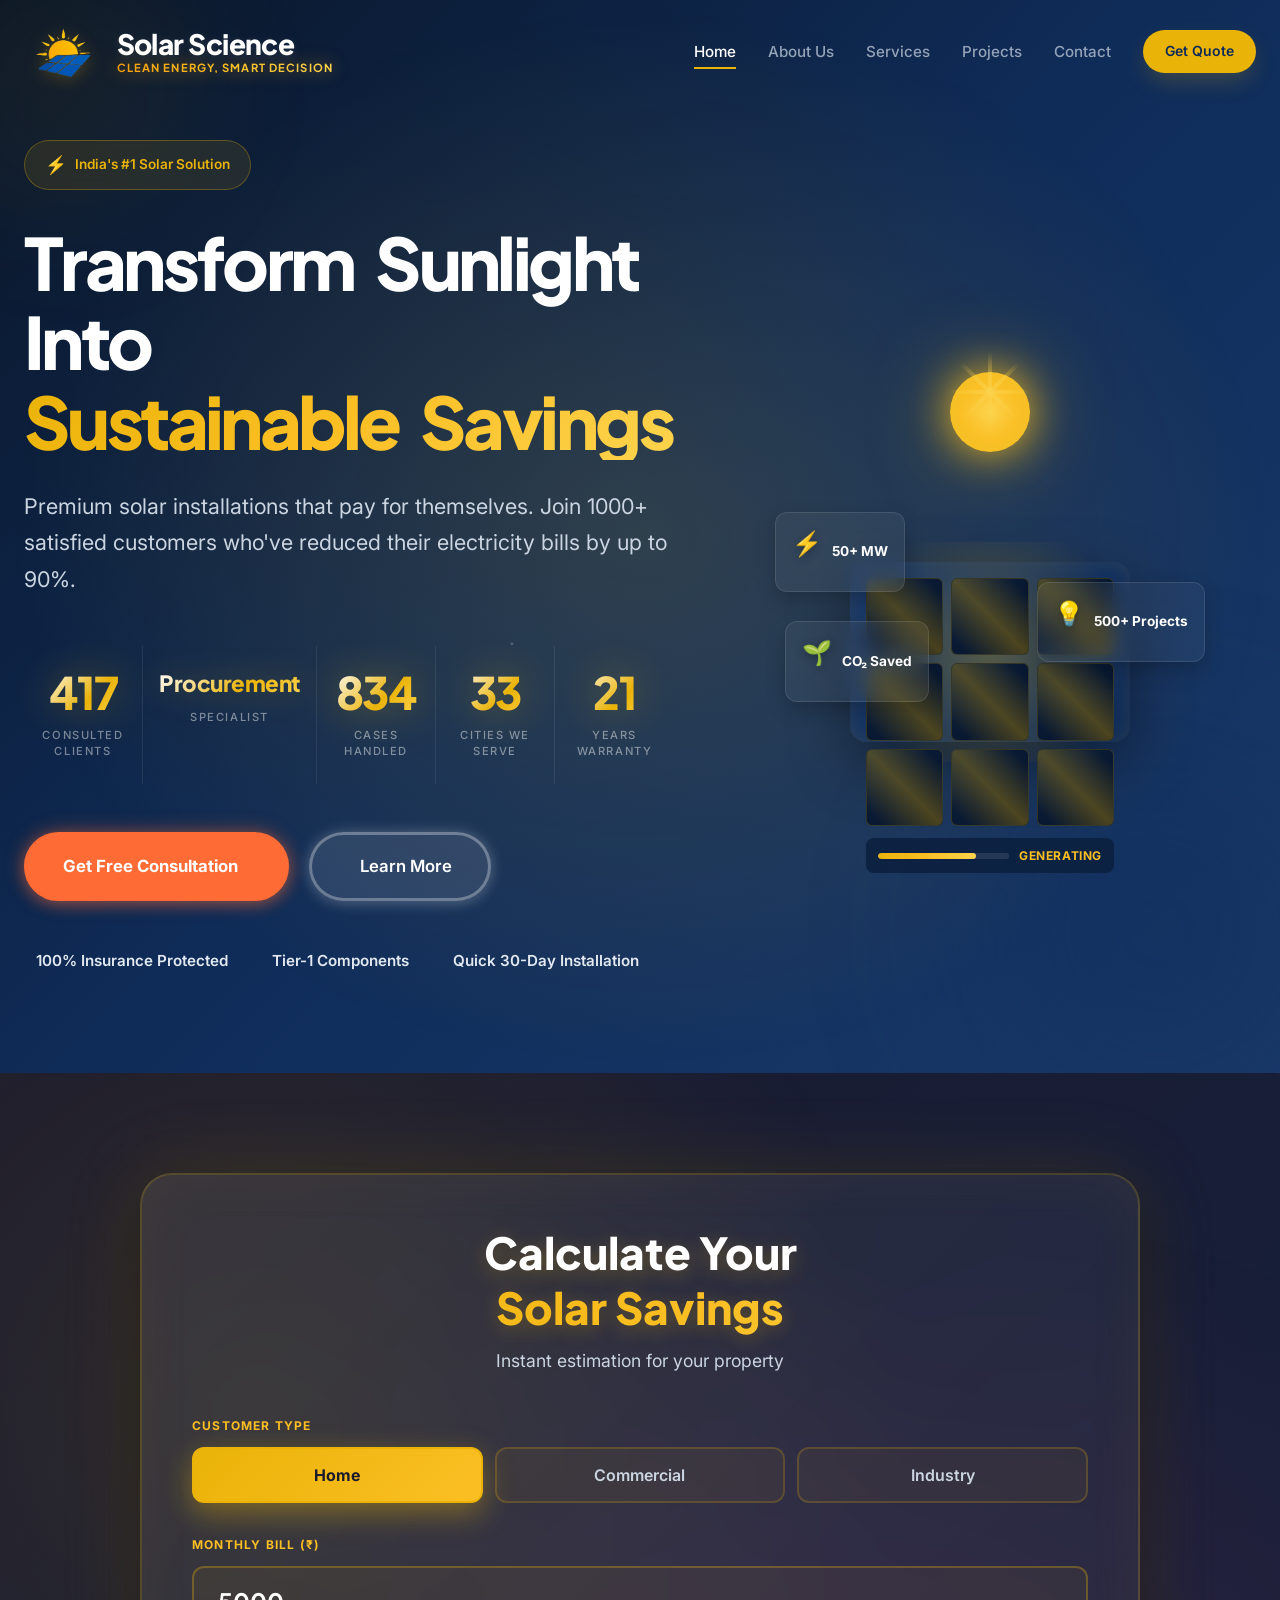
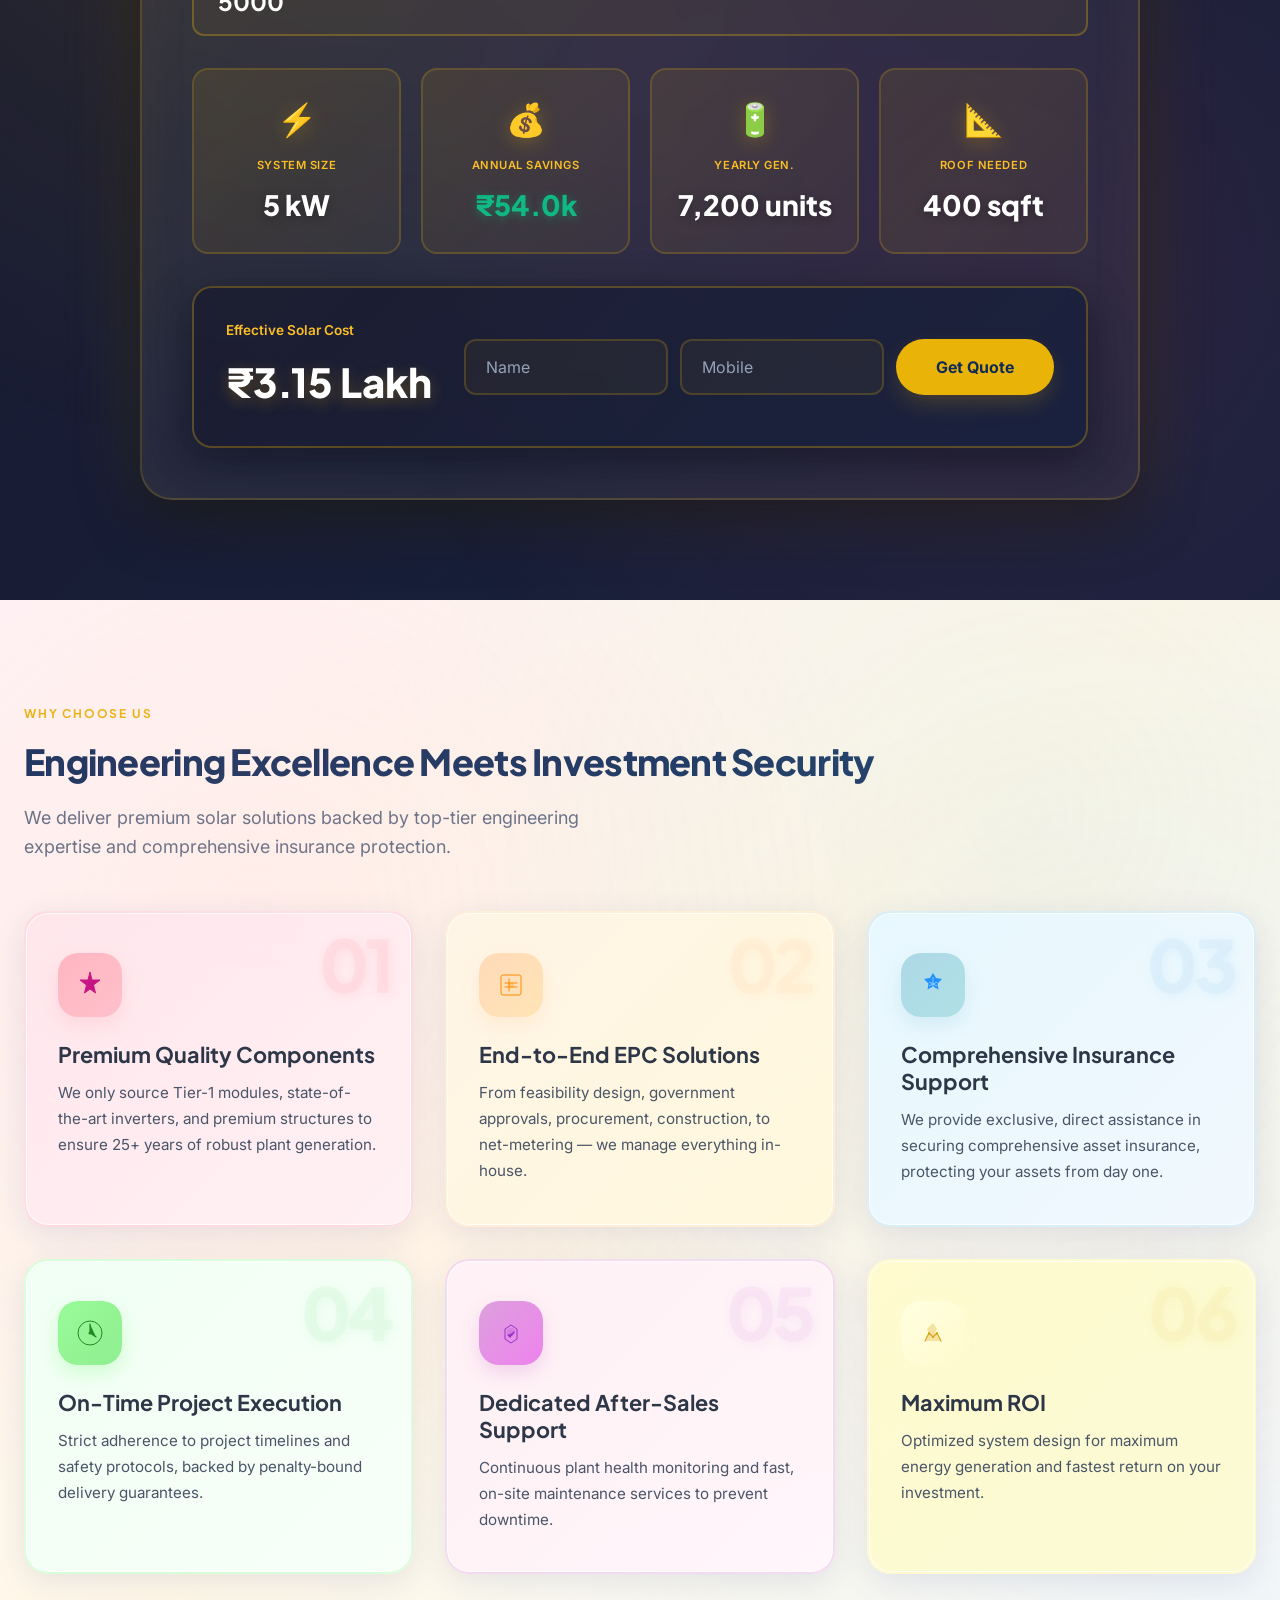
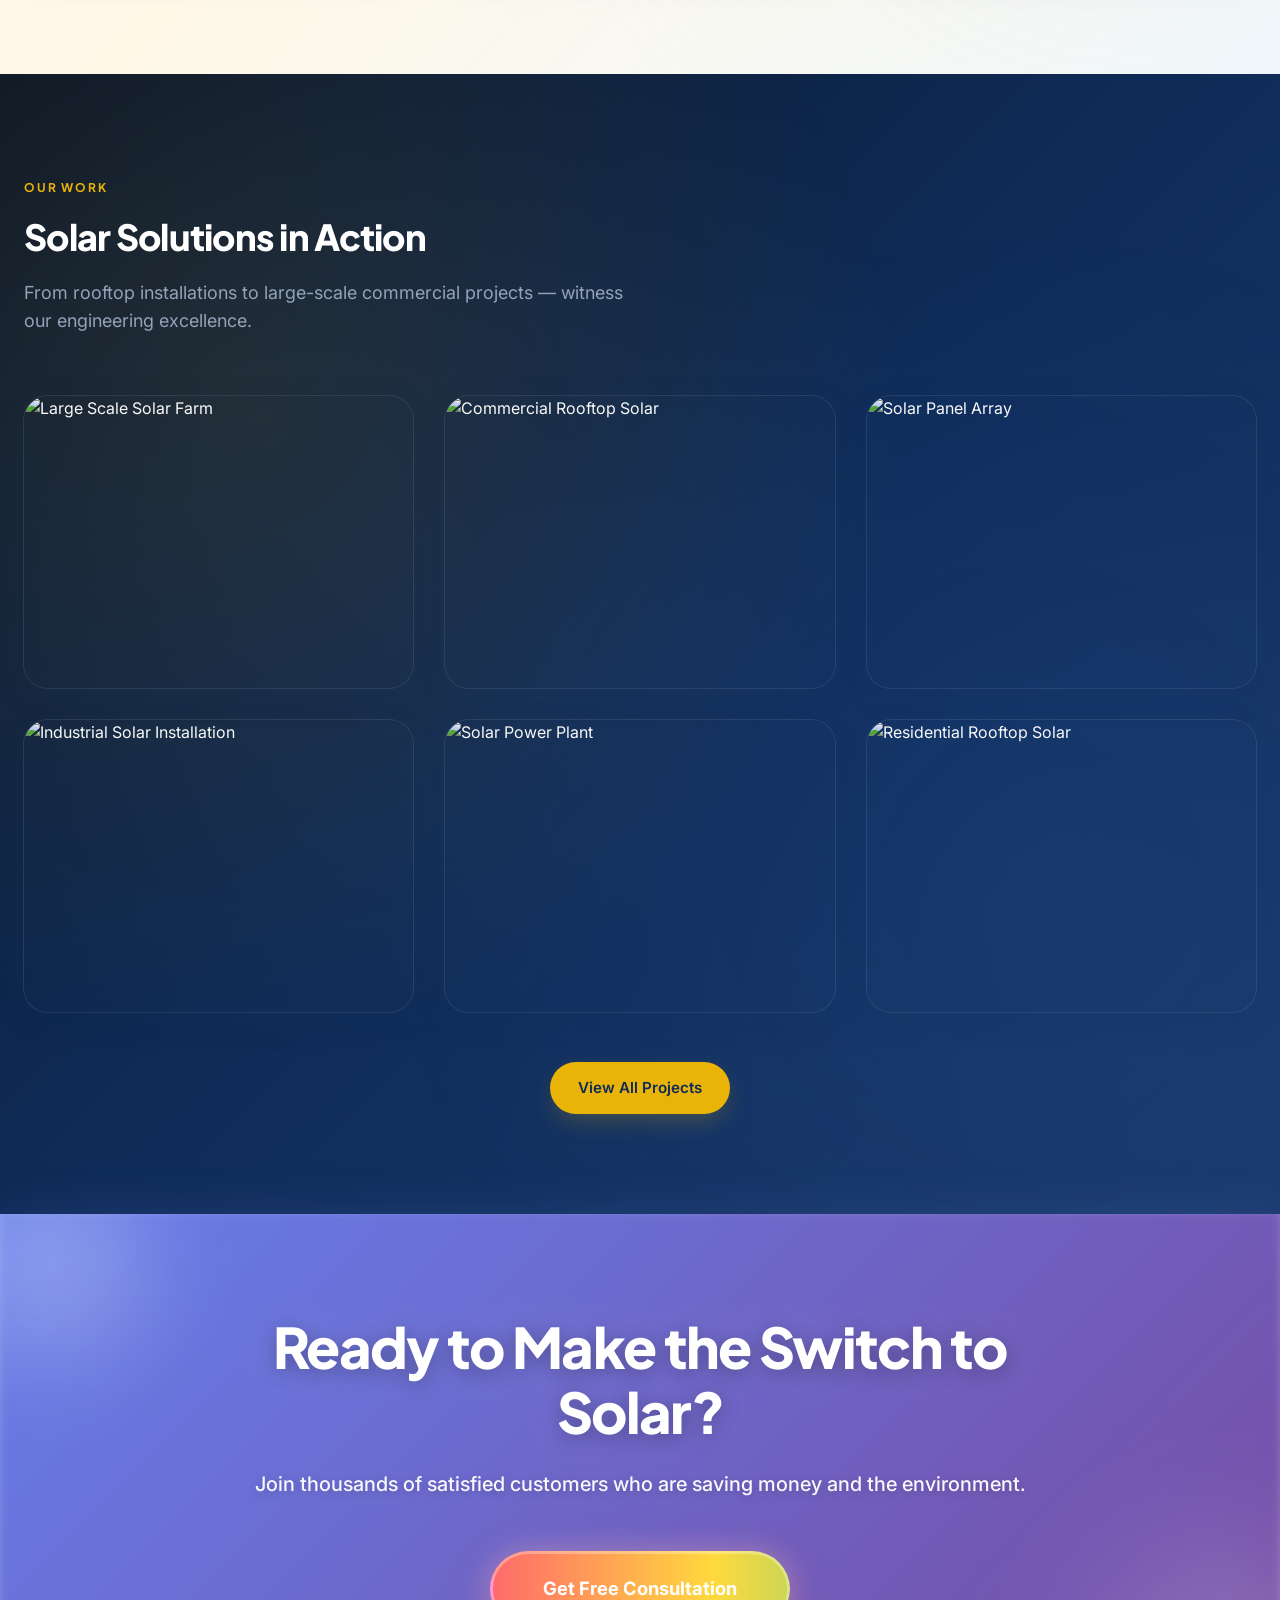
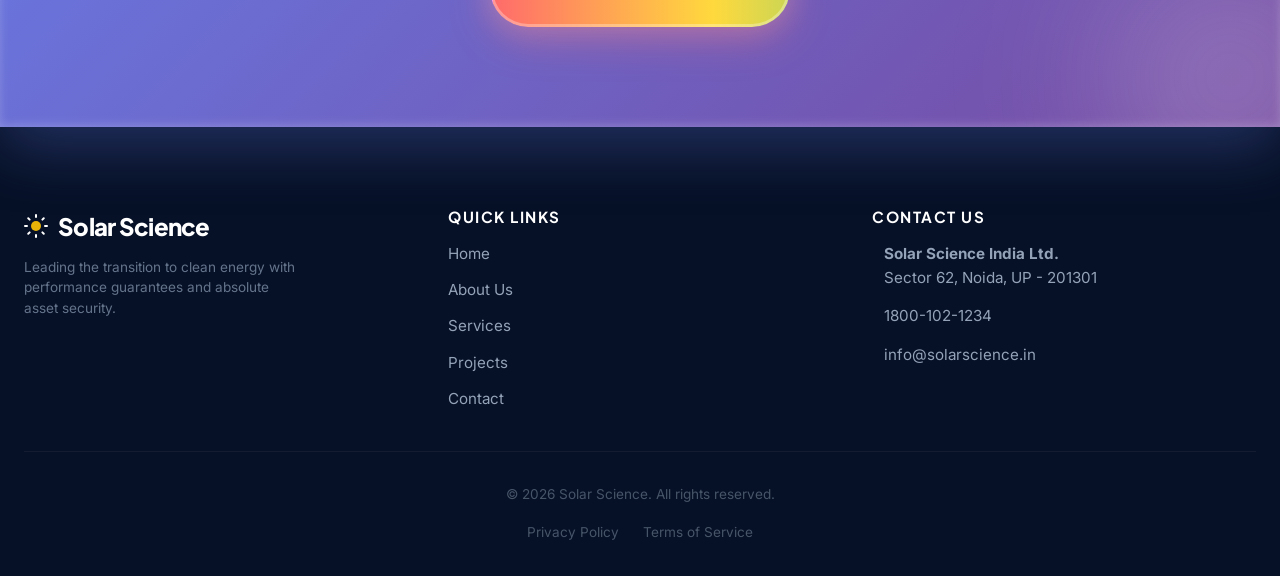
==== commit 8c880080: "Update website files and add test-footer.html" ====
--- a/index.html
+++ b/index.html
@@ -8,7 +8,7 @@
   <link rel="preconnect" href="https://fonts.googleapis.com">
   <link rel="preconnect" href="https://fonts.gstatic.com" crossorigin>
   <link href="https://fonts.googleapis.com/css2?family=Inter:wght@400;500;600;700&family=Plus+Jakarta+Sans:wght@400;500;600;700;800&display=swap" rel="stylesheet">
-  <link rel="stylesheet" href="style.css">
+  <link rel="stylesheet" href="style.css?v=6.0">
   <link rel="icon" type="image/svg+xml" href="data:image/svg+xml,%3Csvg xmlns='http://www.w3.org/2000/svg' viewBox='0 0 24 24' fill='%23F5A623'%3E%3Ccircle cx='12' cy='12' r='5'/%3E%3Cpath d='M12 1v2M12 21v2M4.22 4.22l1.42 1.42M18.36 18.36l1.42 1.42M1 12h2M21 12h2M4.22 19.78l1.42-1.42M18.36 5.64l1.42-1.42' stroke='%23F5A623' stroke-width='2' stroke-linecap='round'/%3E%3C/svg%3E">
   <script src="https://unpkg.com/lucide@latest"></script>
   <script src="https://unpkg.com/@studio-freight/lenis@1.0.36/dist/lenis.min.js"></script>
@@ -52,7 +52,7 @@
           <li><a href="services.html" class="nav-link">Services</a></li>
           <li><a href="projects.html" class="nav-link">Projects</a></li>
           <li><a href="contact.html" class="nav-link">Contact</a></li>
-          <li><a href="contact.html" class="btn btn-primary btn-nav">Get Quote</a></li>
+          <li><a href="https://wa.me/917400561349?text=Hi,%20I%20want%20a%20solar%20quote" class="btn btn-primary btn-nav" target="_blank">Get Quote</a></li>
         </ul>
       </nav>
       
@@ -105,7 +105,7 @@
         </div>
         
         <div class="hero-ctas-new">
-          <a href="contact.html" class="btn btn-hero-primary">
+          <a href="https://wa.me/917400561349?text=Hi,%20I%20want%20a%20free%20consultation" class="btn btn-hero-primary" target="_blank">
             <span>Get Free Consultation</span>
             <i data-lucide="arrow-right"></i>
           </a>
@@ -260,9 +260,9 @@
               <span class="quote-amount" id="solarCost">₹2,70,000</span>
             </div>
             <div class="quote-form">
-              <input type="text" placeholder="Name" class="quote-input">
-              <input type="tel" placeholder="Mobile" class="quote-input">
-              <button class="btn btn-primary quote-btn">
+              <input type="text" id="quoteName" placeholder="Name" class="quote-input" required>
+              <input type="tel" id="quoteMobile" placeholder="Mobile" class="quote-input" required>
+              <button class="btn btn-primary quote-btn" id="sendQuoteBtn">
                 <span>Get Quote</span>
               </button>
             </div>
@@ -464,7 +464,7 @@
       <div class="banner-content reveal">
         <h2 class="banner-title">Ready to Make the Switch to Solar?</h2>
         <p class="banner-desc">Join thousands of satisfied customers who are saving money and the environment.</p>
-        <a href="contact.html" class="btn btn-primary">Get Free Consultation</a>
+        <a href="https://wa.me/917400561349?text=Hi,%20I%20want%20a%20free%20consultation" class="btn btn-primary" target="_blank">Get Free Consultation</a>
       </div>
     </div>
   </section>
--- a/style.css
+++ b/style.css
@@ -1670,15 +1670,74 @@
   }
   
   .calculator-wrapper {
-    padding: 30px 20px;
+    padding: 24px 16px;
   }
   
   .calculator-title {
-    font-size: 2rem;
+    font-size: 1.75rem;
+  }
+  
+  .calculator-subtitle {
+    font-size: 0.9rem;
+  }
+  
+  .calculator-results {
+    grid-template-columns: 1fr 1fr;
+    gap: 16px;
+  }
+  
+  .result-card {
+    padding: 16px 12px;
+  }
+  
+  .result-icon {
+    font-size: 1.75rem;
+    margin-bottom: 8px;
+  }
+  
+  .result-label {
+    font-size: 0.7rem;
+  }
+  
+  .result-value {
+    font-size: 1.25rem;
+  }
+  
+  .calculator-quote {
+    flex-direction: column;
+    gap: 20px;
+  }
+  
+  .quote-price {
+    text-align: center;
   }
   
   .quote-amount {
-    font-size: 2rem;
+    font-size: 1.75rem;
+  }
+  
+  .quote-form {
+    flex-direction: column;
+    gap: 12px;
+  }
+  
+  .quote-input {
+    width: 100%;
+    font-size: 16px !important;
+  }
+  
+  .quote-btn {
+    width: 100%;
+    padding: 14px 24px;
+  }
+  
+  .type-buttons {
+    gap: 8px;
+  }
+  
+  .type-btn {
+    font-size: 0.85rem;
+    padding: 10px 16px;
   }
 }
 
@@ -1720,7 +1779,7 @@
 
 .why-grid {
   display: grid;
-  grid-template-cols: repeat(3, 1fr);
+  grid-template-columns: repeat(3, 1fr);
   gap: 32px;
   position: relative;
   z-index: 10;
@@ -2209,7 +2268,7 @@
 
 .insurance-grid {
   display: grid;
-  grid-template-cols: 1fr 1.1fr;
+  grid-template-columns: 1fr 1.1fr;
   gap: 64px;
   align-items: center;
 }
@@ -2260,7 +2319,7 @@
 
 .insurance-col-right {
   display: grid;
-  grid-template-cols: repeat(2, 1fr);
+  grid-template-columns: repeat(2, 1fr);
   gap: 24px;
 }
 
@@ -2323,7 +2382,7 @@
 
 .process-timeline {
   display: grid;
-  grid-template-cols: repeat(4, 1fr);
+  grid-template-columns: repeat(4, 1fr);
   gap: 32px;
   position: relative;
   margin-top: 64px;
@@ -2677,7 +2736,7 @@
 
 .stats-grid {
   display: grid;
-  grid-template-cols: repeat(4, 1fr);
+  grid-template-columns: repeat(4, 1fr);
   gap: 40px;
   text-align: center;
 }
@@ -2717,37 +2776,39 @@
 
 .footer-top {
   display: grid;
-  grid-template-cols: 1.5fr 0.8fr 1.2fr;
-  gap: 80px;
-  margin-bottom: 64px;
+  grid-template-columns: 1fr 1fr 1fr;
+  gap: 40px;
+  margin-bottom: 40px;
+  align-items: start;
 }
 
 .footer-logo-area {
-  max-width: 380px;
+  max-width: 100%;
 }
 
 .footer-tagline {
-  margin-top: 24px;
-  font-size: 1rem;
-  line-height: 1.6;
+  margin-top: 12px;
+  font-size: 0.85rem;
+  line-height: 1.5;
   color: #64748B;
+  max-width: 280px;
 }
 
 .footer-title {
   color: var(--color-white);
   font-family: var(--font-display);
-  font-size: 1rem;
+  font-size: 0.95rem;
   font-weight: 700;
   text-transform: uppercase;
   letter-spacing: 0.1em;
-  margin-bottom: 24px;
+  margin-bottom: 16px;
 }
 
 .footer-links {
   list-style: none;
   display: flex;
   flex-direction: column;
-  gap: 16px;
+  gap: 12px;
 }
 
 .footer-link:hover {
@@ -2758,12 +2819,12 @@
 .footer-contact-info {
   display: flex;
   flex-direction: column;
-  gap: 20px;
+  gap: 14px;
 }
 
 .contact-item {
   display: flex;
-  gap: 16px;
+  gap: 12px;
 }
 
 .contact-item svg {
@@ -2810,7 +2871,7 @@
 /* Up to Tablet (Max width 1023px) */
 @media (max-width: 1023px) {
   .hero .container {
-    grid-template-cols: 1fr;
+    grid-template-columns: 1fr;
     gap: 60px;
     text-align: center;
   }
@@ -2835,11 +2896,11 @@
   }
 
   .why-grid {
-    grid-template-cols: repeat(2, 1fr);
+    grid-template-columns: repeat(2, 1fr);
   }
 
   .insurance-grid {
-    grid-template-cols: 1fr;
+    grid-template-columns: 1fr;
     gap: 48px;
   }
 
@@ -2848,7 +2909,7 @@
   }
 
   .process-timeline {
-    grid-template-cols: repeat(2, 1fr);
+    grid-template-columns: repeat(2, 1fr);
   }
 
   .process-line {
@@ -2856,17 +2917,16 @@
   }
 
   .stats-grid {
-    grid-template-cols: repeat(2, 1fr);
+    grid-template-columns: repeat(2, 1fr);
     gap: 48px 24px;
   }
 
   .footer-top {
-    grid-template-cols: 1.2fr 1fr;
-    gap: 48px;
+    grid-template-columns: 1fr 1fr 1fr;
+    gap: 32px;
   }
 
   .footer-logo-area {
-    grid-column: span 2;
     max-width: 100%;
   }
 }
@@ -2924,7 +2984,7 @@
   }
 
   .why-grid {
-    grid-template-cols: 1fr;
+    grid-template-columns: 1fr;
   }
 
   .why-card {
@@ -2932,11 +2992,11 @@
   }
 
   .insurance-col-right {
-    grid-template-cols: 1fr;
+    grid-template-columns: 1fr;
   }
 
   .process-timeline {
-    grid-template-cols: 1fr;
+    grid-template-columns: 1fr;
     gap: 48px;
   }
 
@@ -2961,7 +3021,7 @@
   }
 
   .stats-grid {
-    grid-template-cols: 1fr;
+    grid-template-columns: 1fr;
   }
 
   .stat-number {
@@ -2969,11 +3029,39 @@
   }
 
   .footer-top {
-    grid-template-cols: 1fr;
-    gap: 36px;
+    grid-template-columns: 1fr;
+    gap: 32px;
   }
 
   .footer-logo-area {
+    grid-column: span 1;
+    text-align: center;
+  }
+  
+  .footer-title {
+    text-align: center;
+    font-size: 0.9rem;
+  }
+  
+  .footer-links {
+    align-items: center;
+  }
+  
+  .footer-contact-info {
+    align-items: center;
+  }
+  
+  .contact-item {
+    flex-direction: column;
+    align-items: center;
+    text-align: center;
+    gap: 8px;
+  }
+  
+  .footer-bottom {
+    flex-direction: column;
+    text-align: center;
+  }
     grid-column: span 1;
   }
 
@@ -3679,7 +3767,7 @@
    ========================================================================== */
 .page-header {
   background: linear-gradient(135deg, #0a1628 0%, #0f2c59 50%, #1a3a6b 100%);
-  padding: 160px 0 100px;
+  padding: 140px 0 80px;
   position: relative;
   overflow: hidden;
 }
@@ -3704,17 +3792,17 @@
 }
 
 .page-title {
-  font-size: 3.5rem;
+  font-size: 3rem;
   font-weight: 900;
   color: var(--color-white);
-  margin-bottom: 20px;
+  margin-bottom: 16px;
   letter-spacing: -0.03em;
 }
 
 .page-subtitle {
-  font-size: 1.25rem;
+  font-size: 1.15rem;
   color: #CBD5E1;
-  line-height: 1.7;
+  line-height: 1.6;
 }
 
 .text-center {
@@ -3919,7 +4007,7 @@
 }
 
 /* ==========================================================================
-   24. CONTACT PAGE SPECIFIC STYLES
+   24. CONTACT PAGE SPECIFIC STYLES - SUPER ATTRACTIVE & MODERN
    ========================================================================== */
 .contact-page-grid {
   display: grid;
@@ -3928,56 +4016,195 @@
   align-items: start;
 }
 
+.contact-info-section {
+  position: sticky;
+  top: 120px;
+}
+
+.contact-icon-badge {
+  width: 70px;
+  height: 70px;
+  background: linear-gradient(135deg, #EAB308 0%, #F59E0B 100%);
+  border-radius: 20px;
+  display: flex;
+  align-items: center;
+  justify-content: center;
+  margin-bottom: 24px;
+  box-shadow: 0 8px 32px rgba(234, 179, 8, 0.4);
+  animation: float 3s ease-in-out infinite;
+}
+
+.contact-icon-badge svg {
+  width: 36px;
+  height: 36px;
+  color: #0F2C59;
+  stroke-width: 2.5;
+}
+
+@keyframes float {
+  0%, 100% { transform: translateY(0px); }
+  50% { transform: translateY(-10px); }
+}
+
+.contact-info-header h2 {
+  background: linear-gradient(90deg, #FFFFFF 0%, #CBD5E1 100%);
+  -webkit-background-clip: text;
+  -webkit-text-fill-color: transparent;
+  background-clip: text;
+}
+
 .contact-info-list {
   display: flex;
   flex-direction: column;
-  gap: 32px;
+  gap: 20px;
 }
 
 .contact-info-item {
   display: flex;
   gap: 20px;
   align-items: flex-start;
+  padding: 28px 24px;
+  background: linear-gradient(135deg, rgba(234, 179, 8, 0.08) 0%, rgba(234, 179, 8, 0.02) 100%);
+  border-radius: 20px;
+  border: 2px solid rgba(234, 179, 8, 0.15);
+  transition: all 0.5s cubic-bezier(0.4, 0, 0.2, 1);
+  position: relative;
+  overflow: hidden;
+  backdrop-filter: blur(10px);
+}
+
+.contact-info-item::before {
+  content: '';
+  position: absolute;
+  top: 0;
+  left: -100%;
+  width: 100%;
+  height: 100%;
+  background: linear-gradient(90deg, transparent, rgba(234, 179, 8, 0.1), transparent);
+  transition: left 0.6s ease;
+}
+
+.contact-info-item:hover::before {
+  left: 100%;
+}
+
+.contact-info-item:hover {
+  background: linear-gradient(135deg, rgba(234, 179, 8, 0.15) 0%, rgba(234, 179, 8, 0.05) 100%);
+  border-color: rgba(234, 179, 8, 0.4);
+  transform: translateY(-4px) scale(1.02);
+  box-shadow: 0 12px 40px rgba(234, 179, 8, 0.25), 0 0 0 1px rgba(234, 179, 8, 0.2);
 }
 
 .contact-info-icon {
-  width: 50px;
-  height: 50px;
-  background: rgba(234, 179, 8, 0.15);
-  border-radius: 12px;
+  width: 64px;
+  height: 64px;
+  background: linear-gradient(135deg, #EAB308 0%, #F59E0B 100%);
+  border-radius: 18px;
   display: flex;
   align-items: center;
   justify-content: center;
-  color: var(--color-amber-gold);
+  color: #0F2C59;
   flex-shrink: 0;
+  transition: all 0.5s cubic-bezier(0.68, -0.55, 0.265, 1.55);
+  box-shadow: 0 6px 24px rgba(234, 179, 8, 0.4), inset 0 2px 4px rgba(255, 255, 255, 0.3);
+  position: relative;
+}
+
+.contact-info-icon::after {
+  content: '';
+  position: absolute;
+  inset: 0;
+  border-radius: 18px;
+  padding: 3px;
+  background: linear-gradient(135deg, #FCD34D, #EAB308);
+  -webkit-mask: linear-gradient(#fff 0 0) content-box, linear-gradient(#fff 0 0);
+  mask: linear-gradient(#fff 0 0) content-box, linear-gradient(#fff 0 0);
+  -webkit-mask-composite: xor;
+  mask-composite: exclude;
+  opacity: 0;
+  transition: opacity 0.5s ease;
+}
+
+.contact-info-item:hover .contact-info-icon {
+  transform: scale(1.15) rotate(8deg);
+  box-shadow: 0 8px 32px rgba(234, 179, 8, 0.6), inset 0 2px 6px rgba(255, 255, 255, 0.4);
+}
+
+.contact-info-item:hover .contact-info-icon::after {
+  opacity: 1;
 }
 
 .contact-info-icon svg {
-  width: 24px;
-  height: 24px;
+  width: 30px;
+  height: 30px;
+  stroke-width: 2.5;
 }
 
 .contact-info-item h4 {
-  font-size: 1.15rem;
-  font-weight: 700;
-  color: var(--color-white);
-  margin-bottom: 8px;
+  font-size: 1.25rem;
+  font-weight: 800;
+  background: linear-gradient(90deg, #FFFFFF 0%, #E5E7EB 100%);
+  -webkit-background-clip: text;
+  -webkit-text-fill-color: transparent;
+  background-clip: text;
+  margin-bottom: 10px;
+  letter-spacing: -0.02em;
 }
 
 .contact-info-item p {
-  font-size: 0.95rem;
+  font-size: 1rem;
   color: #94A3B8;
-  line-height: 1.6;
+  line-height: 1.8;
   margin: 4px 0;
+  font-weight: 500;
 }
 
 .contact-info-item a {
   color: #CBD5E1;
-  transition: var(--transition-smooth);
+  transition: all 0.3s ease;
+  position: relative;
+  font-weight: 600;
+  text-decoration: none;
 }
 
 .contact-info-item a:hover {
-  color: var(--color-amber-gold);
+  color: #FCD34D;
+  text-shadow: 0 0 8px rgba(234, 179, 8, 0.5);
+}
+
+.contact-card {
+  background: linear-gradient(135deg, rgba(255, 255, 255, 0.1) 0%, rgba(255, 255, 255, 0.05) 100%);
+  backdrop-filter: blur(20px);
+  border: 2px solid rgba(234, 179, 8, 0.2);
+  border-radius: 28px;
+  padding: 48px;
+  box-shadow: 0 24px 80px rgba(0, 0, 0, 0.4), 0 0 0 1px rgba(234, 179, 8, 0.1), inset 0 2px 4px rgba(255, 255, 255, 0.1);
+  transition: all 0.5s cubic-bezier(0.4, 0, 0.2, 1);
+  position: relative;
+  overflow: hidden;
+}
+
+.contact-card::before {
+  content: '';
+  position: absolute;
+  top: -50%;
+  left: -50%;
+  width: 200%;
+  height: 200%;
+  background: radial-gradient(circle, rgba(234, 179, 8, 0.1) 0%, transparent 70%);
+  animation: rotateGradient 8s linear infinite;
+  pointer-events: none;
+}
+
+@keyframes rotateGradient {
+  0% { transform: rotate(0deg); }
+  100% { transform: rotate(360deg); }
+}
+
+.contact-card:hover {
+  border-color: rgba(234, 179, 8, 0.5);
+  box-shadow: 0 32px 96px rgba(0, 0, 0, 0.5), 0 0 0 2px rgba(234, 179, 8, 0.3), inset 0 2px 6px rgba(255, 255, 255, 0.15);
+  transform: translateY(-4px);
 }
 
 /* ==========================================================================
@@ -3996,7 +4223,15 @@
 
 @media (max-width: 767px) {
   .page-header {
-    padding: 120px 0 60px;
+    padding: 110px 0 60px;
+  }
+  
+  .page-title {
+    font-size: 2rem;
+  }
+  
+  .page-subtitle {
+    font-size: 1rem;
   }
   
   .page-title {
@@ -4177,24 +4412,64 @@
   
   .hero-stats-inline {
     grid-template-columns: 1fr;
+    gap: 12px;
+  }
+  
+  .stat-inline {
+    padding: 16px 12px;
   }
   
   .stat-number-hero {
-    font-size: 2.5rem;
+    font-size: 2.25rem;
+  }
+  
+  .stat-label-hero {
+    font-size: 0.75rem;
+  }
+  
+  .hero-ctas-new {
+    flex-direction: column;
+    gap: 12px;
+    width: 100%;
   }
   
   .btn-hero-primary,
   .btn-hero-secondary {
+    width: 100%;
     padding: 14px 24px;
     font-size: 0.95rem;
+    justify-content: center;
+  }
+  
+  .hero-trust-new {
+    flex-direction: column;
+    gap: 12px;
+  }
+  
+  .trust-item-new {
+    font-size: 0.85rem;
   }
   
   .project-title {
     font-size: 1.05rem;
   }
   
-  .contact-card {
-    padding: 24px 20px;
+  .btn-primary,
+  .btn-secondary {
+    padding: 12px 24px;
+    font-size: 0.95rem;
+  }
+  
+  .section {
+    padding: 50px 0;
+  }
+  
+  .section-title {
+    font-size: 1.85rem;
+  }
+  
+  .section-desc {
+    font-size: 0.95rem;
   }
 }
    ========================================================================== */
@@ -4214,7 +4489,7 @@
 
 .form-row {
   display: grid;
-  grid-template-cols: 1fr 1fr;
+  grid-template-columns: 1fr 1fr;
   gap: 24px;
   margin-bottom: 24px;
 }
@@ -4283,11 +4558,125 @@
 
 @media (max-width: 767px) {
   .contact-card {
-    padding: 32px 24px;
-  }
+    padding: 24px 18px;
+    border-radius: 20px;
+  }
+  
   .form-row {
-    grid-template-cols: 1fr;
-    gap: 24px;
+    grid-template-columns: 1fr;
+    gap: 20px;
+  }
+  
+  .form-control,
+  .select-control,
+  .textarea-control {
+    font-size: 16px !important;
+  }
+  
+  .contact-info-item {
+    padding: 18px 14px;
+    flex-direction: column;
+    align-items: center;
+    text-align: center;
+  }
+  
+  .contact-info-icon {
+    width: 54px;
+    height: 54px;
+  }
+  
+  .contact-info-icon svg {
+    width: 24px;
+    height: 24px;
+  }
+  
+  .contact-icon-badge {
+    width: 56px;
+    height: 56px;
+    margin-left: auto;
+    margin-right: auto;
+  }
+  
+  .contact-icon-badge svg {
+    width: 28px;
+    height: 28px;
+  }
+  
+  .contact-info-section {
+    position: static;
+  }
+  
+  .contact-info-header h2 {
+    text-align: center;
+    font-size: 1.65rem;
+  }
+  
+  .contact-info-header p {
+    text-align: center;
+  }
+  
+  .contact-page-grid {
+    gap: 36px;
+  }
+  
+  .contact-info-item h4 {
+    font-size: 1.1rem;
+  }
+  
+  .contact-info-item p {
+    font-size: 0.9rem;
+  }
+}
+
+/* Logo responsive styling */
+@media (max-width: 1023px) {
+  .logo-image {
+    height: 45px;
+  }
+  
+  .logo-title {
+    font-size: 1.4rem;
+  }
+  
+  .logo-tagline {
+    font-size: 0.6rem;
+  }
+}
+
+@media (max-width: 767px) {
+  .logo {
+    gap: 8px;
+  }
+  
+  .logo-image {
+    height: 38px;
+  }
+  
+  .logo-title {
+    font-size: 1.2rem;
+  }
+  
+  .logo-tagline {
+    font-size: 0.55rem;
+    letter-spacing: 0.08em;
+  }
+  
+  .logo-text-wrapper {
+    gap: 3px;
+  }
+}
+
+@media (max-width: 480px) {
+  .logo-image {
+    height: 35px;
+  }
+  
+  .logo-title {
+    font-size: 1.1rem;
+  }
+  
+  .logo-tagline {
+    font-size: 0.5rem;
   }
 }
 
@@ -4512,7 +4901,7 @@
 
 .about-grid {
   display: grid;
-  grid-template-cols: 1.1fr 0.9fr;
+  grid-template-columns: 1.1fr 0.9fr;
   gap: 64px;
   align-items: center;
 }
@@ -4645,7 +5034,7 @@
 
 .projects-grid {
   display: grid;
-  grid-template-cols: repeat(3, 1fr);
+  grid-template-columns: repeat(3, 1fr);
   gap: 32px;
 }
 
@@ -4749,7 +5138,7 @@
 /* Responsive Overrides for About and Projects */
 @media (max-width: 1024px) {
   .projects-grid {
-    grid-template-cols: repeat(2, 1fr);
+    grid-template-columns: repeat(2, 1fr);
   }
   .about-grid {
     gap: 40px;
@@ -4758,11 +5147,11 @@
 
 @media (max-width: 768px) {
   .about-grid {
-    grid-template-cols: 1fr;
+    grid-template-columns: 1fr;
     gap: 48px;
   }
   .projects-grid {
-    grid-template-cols: 1fr;
+    grid-template-columns: 1fr;
     gap: 24px;
   }
   .about-pillars {
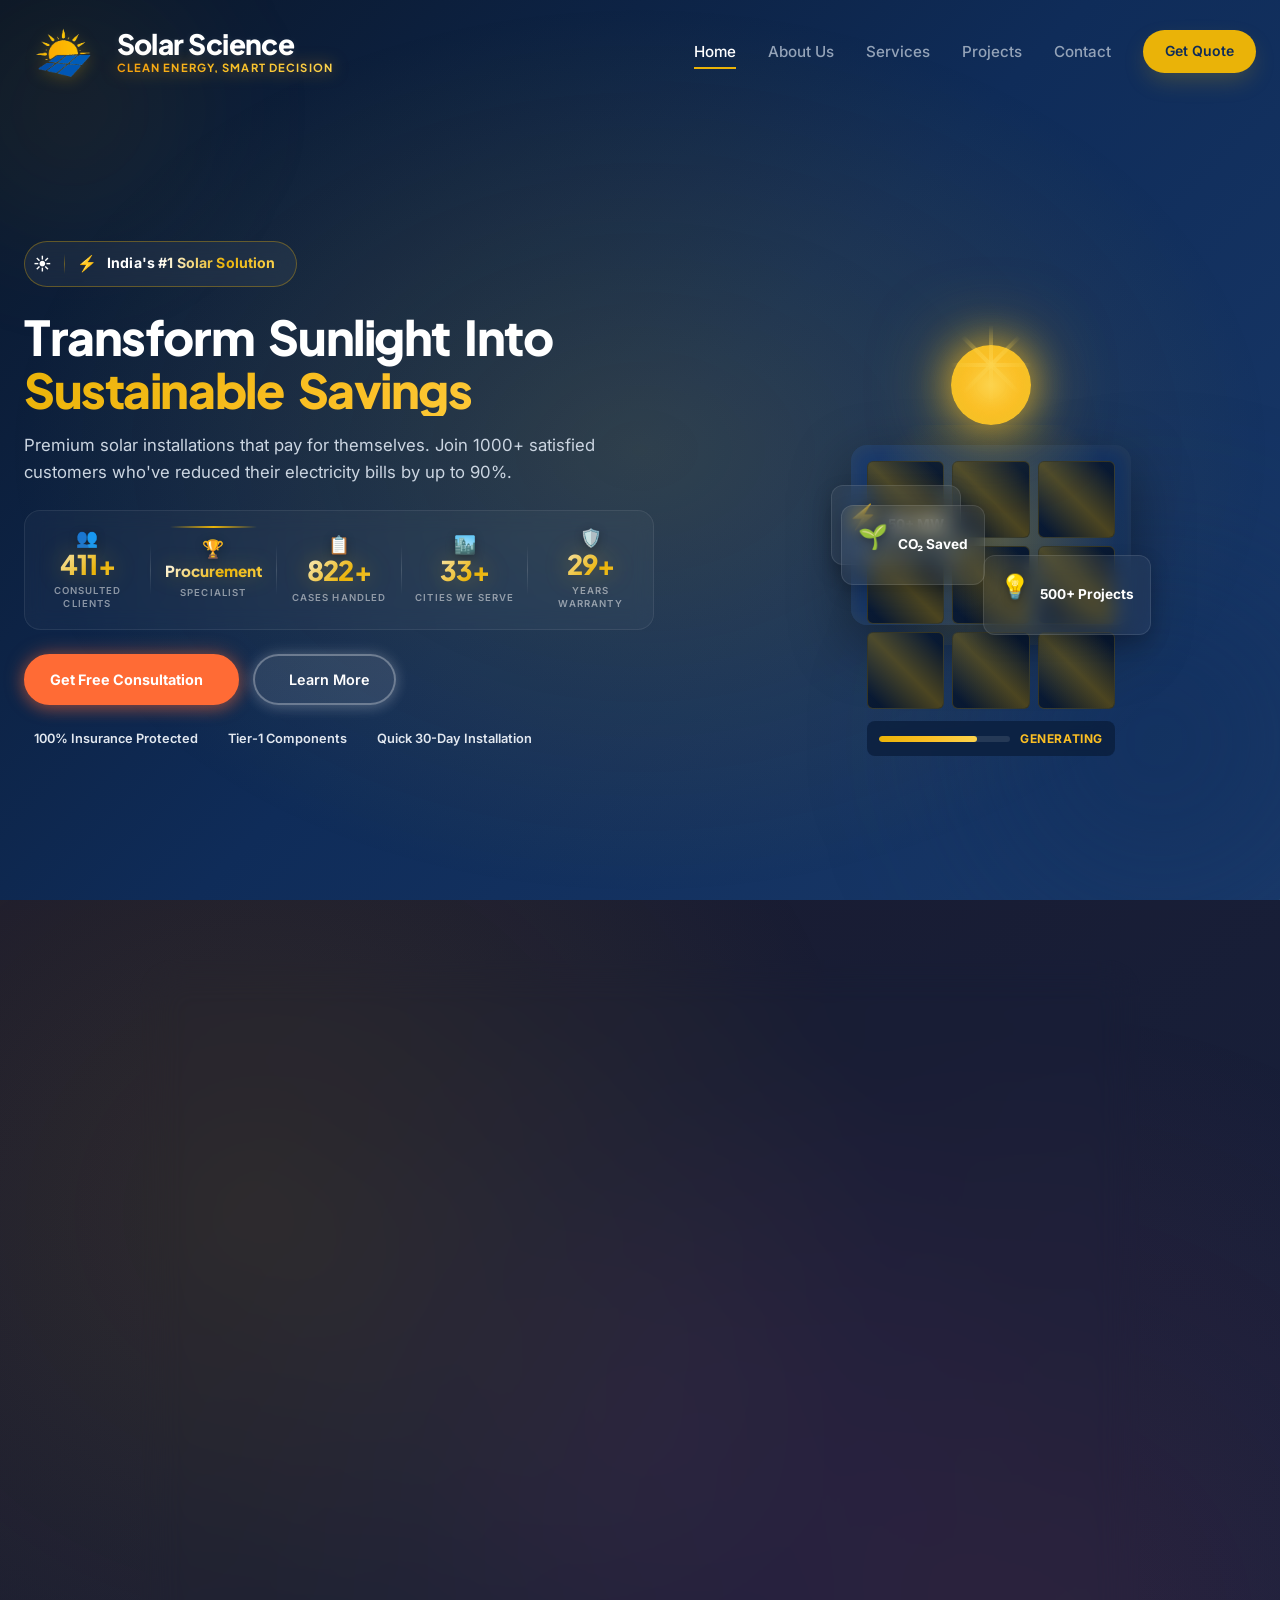
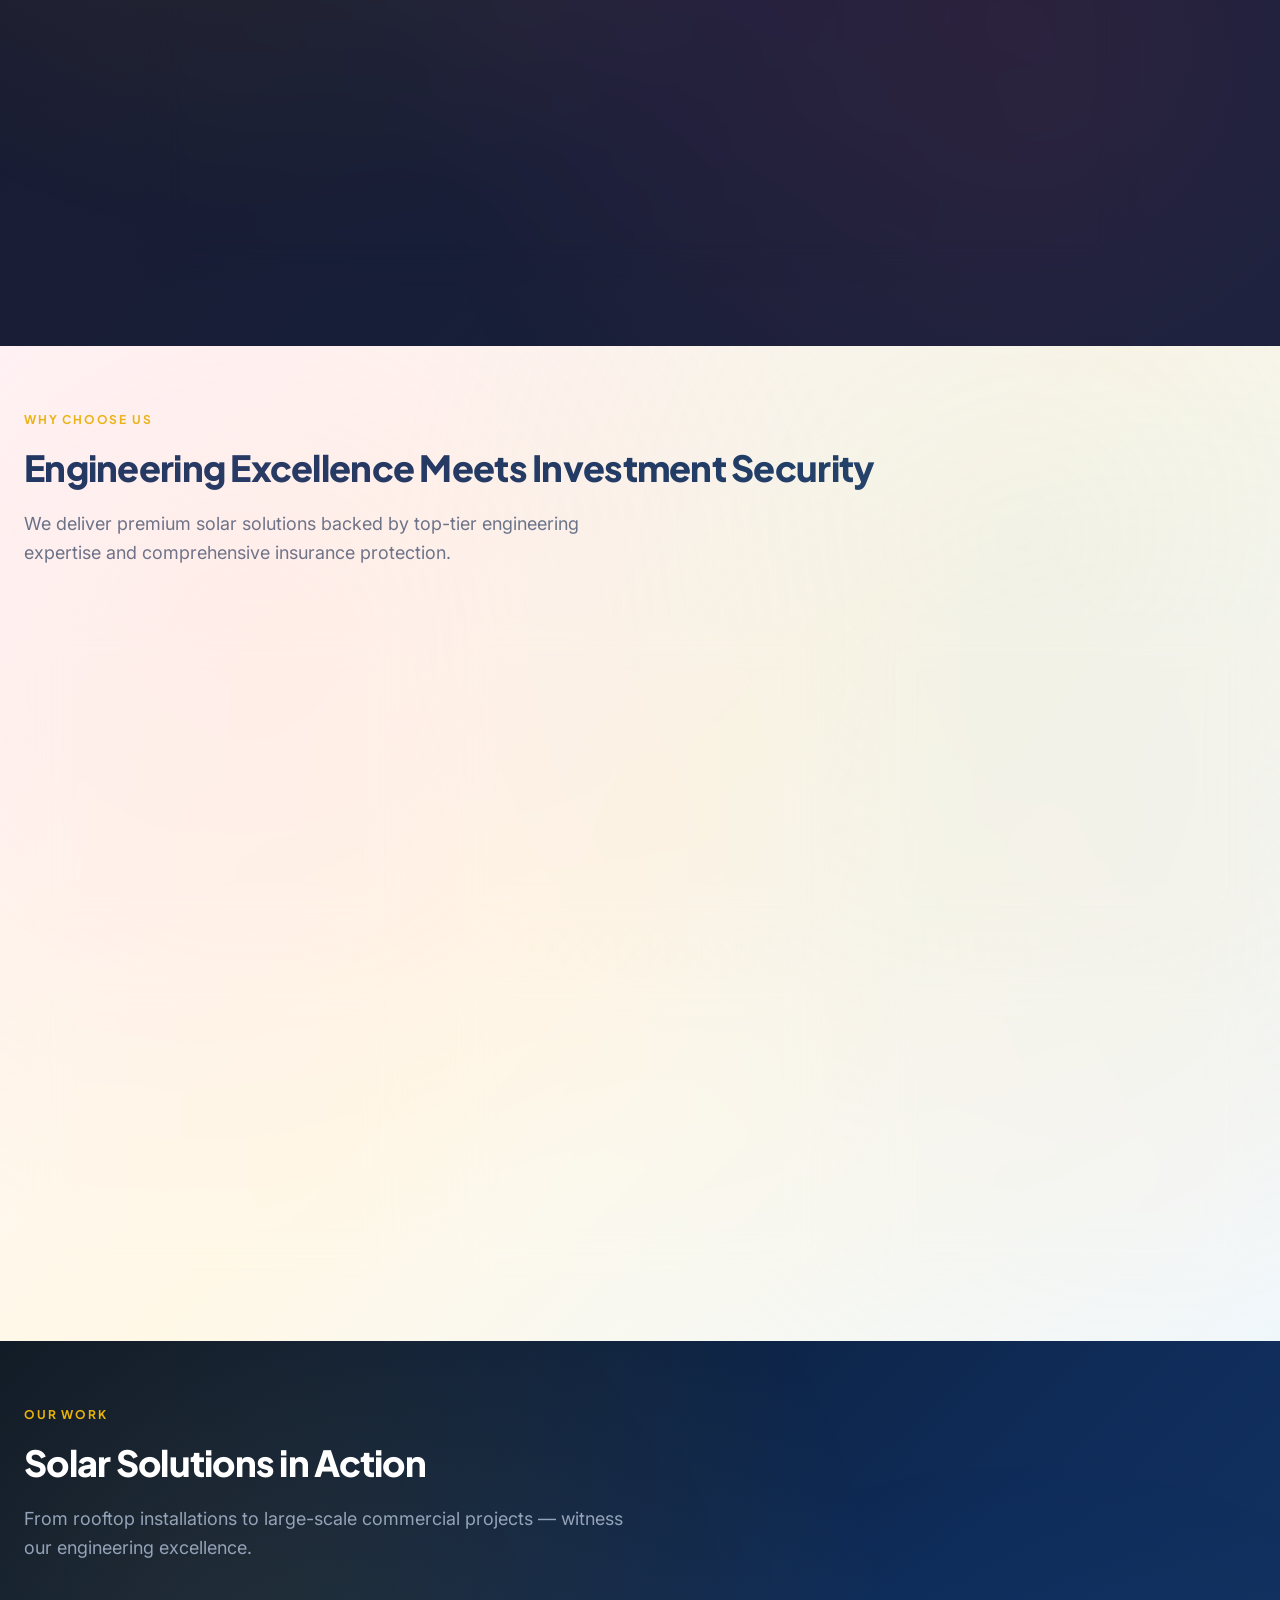
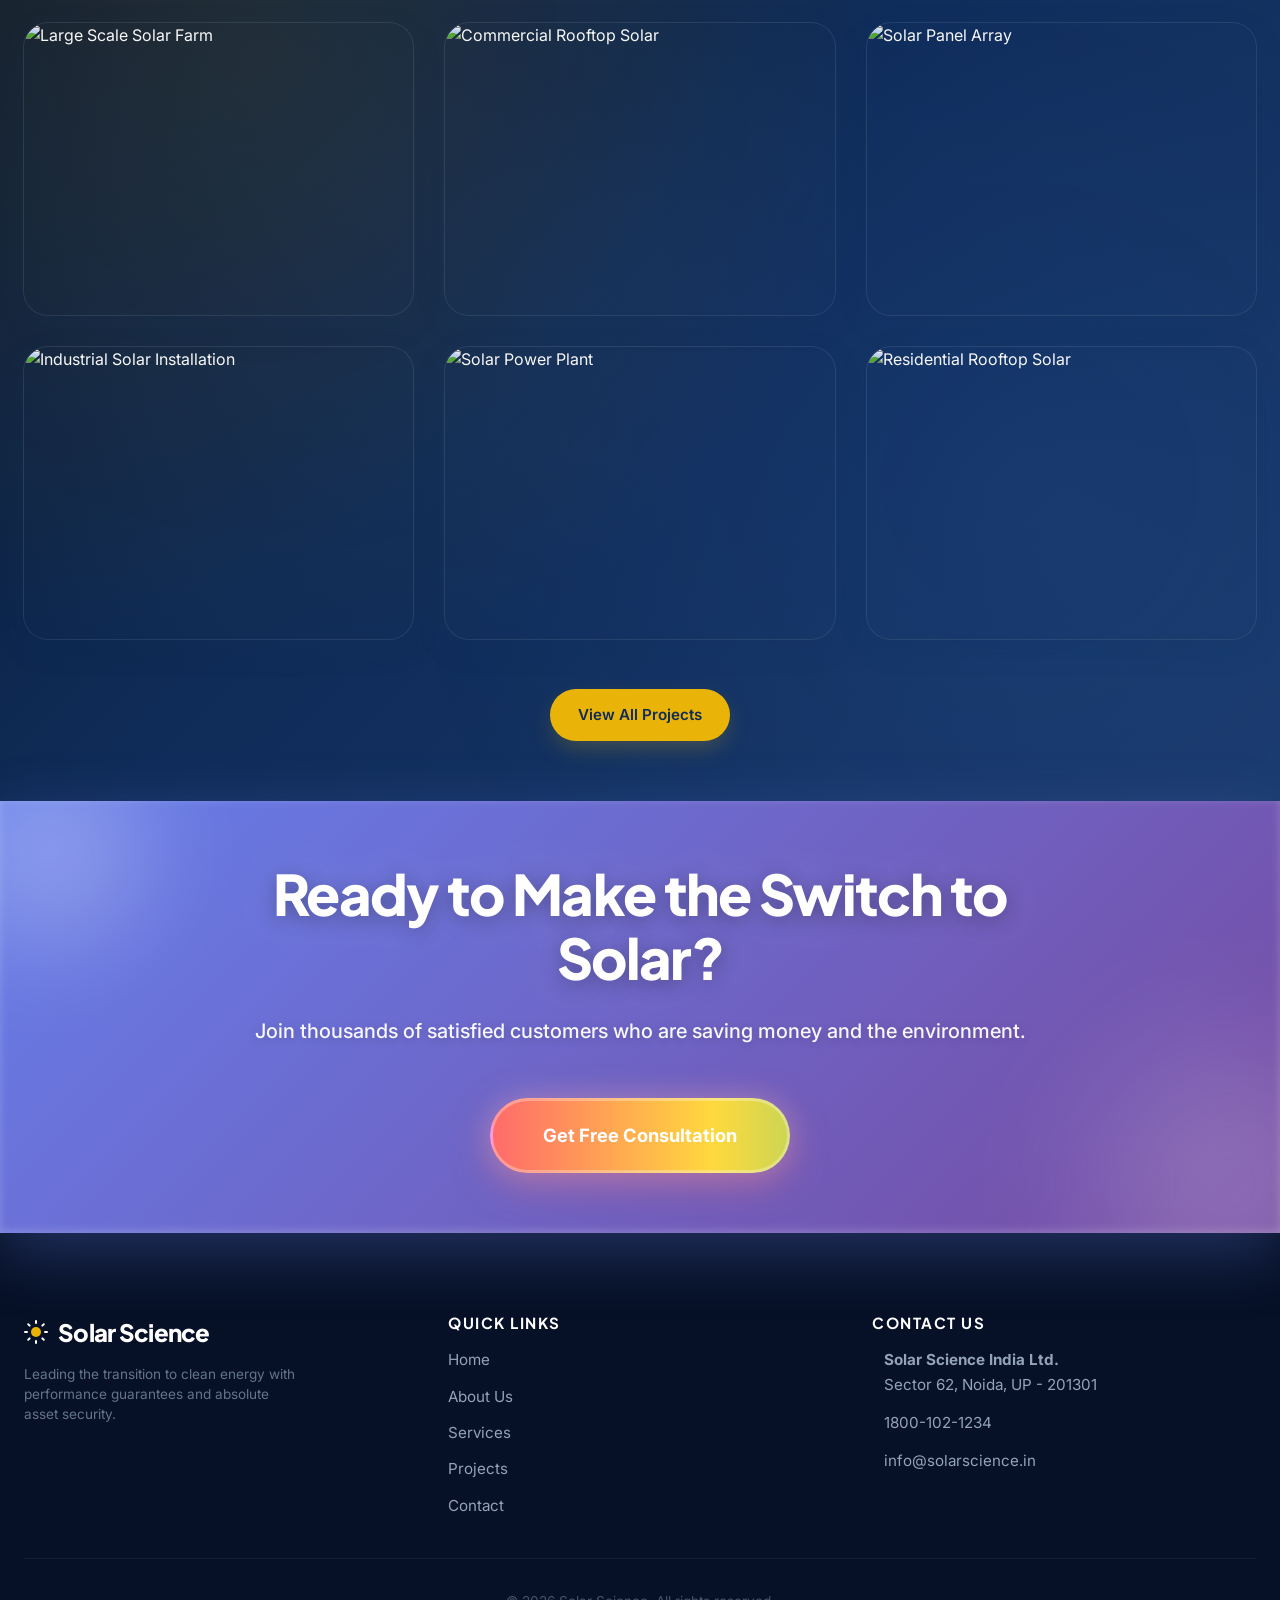
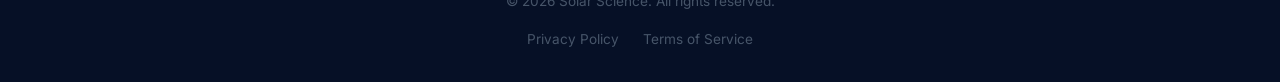
==== commit bb125fd5: "Mobile optimization: left-aligned layout, full-screen hero, professional footer, fixed trust items, " ====
--- a/index.html
+++ b/index.html
@@ -8,7 +8,18 @@
   <link rel="preconnect" href="https://fonts.googleapis.com">
   <link rel="preconnect" href="https://fonts.gstatic.com" crossorigin>
   <link href="https://fonts.googleapis.com/css2?family=Inter:wght@400;500;600;700&family=Plus+Jakarta+Sans:wght@400;500;600;700;800&display=swap" rel="stylesheet">
-  <link rel="stylesheet" href="style.css?v=6.0">
+  <link rel="stylesheet" href="style.css?v=333.0">
+  <meta name="theme-color" content="#0B1C3D">
+  <meta name="apple-mobile-web-app-capable" content="yes">
+  <meta name="apple-mobile-web-app-status-bar-style" content="black-translucent">
+  <script>
+    // Force cache clear
+    if ('caches' in window) {
+      caches.keys().then(names => {
+        names.forEach(name => caches.delete(name));
+      });
+    }
+  </script>
   <link rel="icon" type="image/svg+xml" href="data:image/svg+xml,%3Csvg xmlns='http://www.w3.org/2000/svg' viewBox='0 0 24 24' fill='%23F5A623'%3E%3Ccircle cx='12' cy='12' r='5'/%3E%3Cpath d='M12 1v2M12 21v2M4.22 4.22l1.42 1.42M18.36 18.36l1.42 1.42M1 12h2M21 12h2M4.22 19.78l1.42-1.42M18.36 5.64l1.42-1.42' stroke='%23F5A623' stroke-width='2' stroke-linecap='round'/%3E%3C/svg%3E">
   <script src="https://unpkg.com/lucide@latest"></script>
   <script src="https://unpkg.com/@studio-freight/lenis@1.0.36/dist/lenis.min.js"></script>
@@ -65,14 +76,16 @@
   </header>
 
   <!-- HERO SECTION -->
-  <section class="hero" id="hero">
+  <section class="hero" id="hero" style="height: 100vh; height: 100dvh; min-height: 100vh; min-height: 100dvh; max-height: 100vh; max-height: 100dvh; overflow: hidden !important; padding-bottom: 0 !important;">
     <div class="hero-bg-gradient"></div>
     <div class="hero-particles"></div>
     
     <div class="container">
       <div class="hero-content reveal">
         <div class="hero-badge">
-          <span class="badge-icon">⚡</span>
+          <span class="badge-icon">☀️</span>
+          <span class="badge-divider"></span>
+          <span class="badge-lightning">⚡</span>
           <span>India's #1 Solar Solution</span>
         </div>
         <h1 class="hero-title-new">
@@ -83,23 +96,32 @@
         
         <div class="hero-stats-inline">
           <div class="stat-inline">
+            <div class="stat-icon-small">👥</div>
             <div class="stat-number-hero" data-target="500">0<span class="stat-plus">+</span></div>
             <div class="stat-label-hero">Consulted Clients</div>
           </div>
+          <div class="stat-divider-line"></div>
           <div class="stat-inline stat-highlight">
+            <div class="stat-icon-small">🏆</div>
             <div class="stat-badge-text">Procurement</div>
             <div class="stat-label-hero">Specialist</div>
           </div>
+          <div class="stat-divider-line"></div>
           <div class="stat-inline">
+            <div class="stat-icon-small">📋</div>
             <div class="stat-number-hero" data-target="1000">0<span class="stat-plus">+</span></div>
             <div class="stat-label-hero">Cases Handled</div>
           </div>
+          <div class="stat-divider-line"></div>
           <div class="stat-inline">
-            <div class="stat-number-hero" data-target="39">0</div>
+            <div class="stat-icon-small">🏙️</div>
+            <div class="stat-number-hero" data-target="40">0<span class="stat-plus">+</span></div>
             <div class="stat-label-hero">Cities We Serve</div>
           </div>
+          <div class="stat-divider-line"></div>
           <div class="stat-inline">
-            <div class="stat-number-hero" data-target="25">0<span class="stat-plus">+</span></div>
+            <div class="stat-icon-small">🛡️</div>
+            <div class="stat-number-hero" data-target="35">0<span class="stat-plus">+</span></div>
             <div class="stat-label-hero">Years Warranty</div>
           </div>
         </div>
--- a/style.css
+++ b/style.css
@@ -109,7 +109,7 @@
 }
 
 .section {
-  padding: 100px 0;
+  padding: 60px 0;
   position: relative;
 }
 
@@ -411,13 +411,13 @@
    6. HERO SECTION - COMPLETELY REDESIGNED
    ========================================================================== */
 .hero {
-  min-height: 100vh;
+  min-height: 85vh;
   display: flex;
   align-items: center;
   background: linear-gradient(135deg, #0a1628 0%, #0f2c59 50%, #1a3a6b 100%);
   position: relative;
-  padding-top: 140px;
-  padding-bottom: 100px;
+  padding-top: 90px;
+  padding-bottom: 40px;
   overflow: hidden;
 }
 
@@ -463,15 +463,16 @@
 
 .hero .container {
   display: grid;
-  grid-template-columns: 1.1fr 0.9fr;
+  grid-template-columns: 1fr 0.8fr;
   align-items: center;
-  gap: 48px;
+  gap: 40px;
   position: relative;
   z-index: 2;
 }
 
 .hero-content {
   max-width: 650px;
+  padding-right: 20px;
 }
 
 .hero-tagline {
@@ -488,16 +489,46 @@
 .hero-badge {
   display: inline-flex;
   align-items: center;
-  gap: 8px;
-  background: rgba(234, 179, 8, 0.1);
-  border: 1px solid rgba(234, 179, 8, 0.3);
-  padding: 10px 20px;
+  gap: 10px;
+  background: rgba(255, 255, 255, 0.05);
+  border: 1px solid rgba(234, 179, 8, 0.35);
+  padding: 8px 20px 8px 8px;
   border-radius: 50px;
-  font-size: 0.85rem;
-  font-weight: 600;
-  color: var(--color-amber-gold);
-  margin-bottom: 32px;
+  font-size: 0.88rem;
+  font-weight: 700;
+  color: var(--color-white);
+  margin-bottom: 24px;
   backdrop-filter: blur(10px);
+  transition: all 0.3s ease;
+}
+
+.hero-badge:hover {
+  background: rgba(234, 179, 8, 0.08);
+  border-color: rgba(234, 179, 8, 0.6);
+  transform: translateY(-2px);
+  box-shadow: 0 8px 20px rgba(234, 179, 8, 0.15);
+}
+
+.badge-icon {
+  font-size: 1rem;
+  display: inline-flex;
+  align-items: center;
+  justify-content: center;
+  animation: badgePulse 2s ease-in-out infinite;
+}
+
+@keyframes badgePulse {
+  0%, 100% { filter: drop-shadow(0 0 3px rgba(234, 179, 8, 0.4)); }
+  50% { filter: drop-shadow(0 0 8px rgba(234, 179, 8, 0.8)); }
+}
+
+.hero-badge span:last-child {
+  background: linear-gradient(90deg, #FFFFFF 30%, #EAB308 70%, #FCD34D 100%);
+  -webkit-background-clip: text;
+  -webkit-text-fill-color: transparent;
+  background-clip: text;
+  font-weight: 700;
+  letter-spacing: 0.01em;
 }
 
 .badge-icon {
@@ -506,12 +537,55 @@
 
 /* New Hero Title */
 .hero-title-new {
-  font-size: 4.5rem;
+  font-size: 3rem;
   font-weight: 900;
   line-height: 1.1;
   color: var(--color-white);
-  margin-bottom: 28px;
-  letter-spacing: -0.05em;
+  margin-bottom: 16px;
+  letter-spacing: -0.03em;
+}
+
+.badge-logo {
+  width: 28px;
+  height: 28px;
+  object-fit: contain;
+  filter: drop-shadow(0 2px 6px rgba(234, 179, 8, 0.4));
+  flex-shrink: 0;
+}
+
+.badge-logo-wrap {
+  display: flex;
+  align-items: center;
+  justify-content: center;
+  width: 36px;
+  height: 36px;
+  background: rgba(234, 179, 8, 0.12);
+  border-radius: 50%;
+  flex-shrink: 0;
+}
+
+.badge-divider {
+  width: 1px;
+  height: 20px;
+  background: linear-gradient(180deg, transparent, rgba(234, 179, 8, 0.4), transparent);
+  margin: 0 2px;
+  flex-shrink: 0;
+}
+
+.badge-lightning {
+  font-size: 1rem;
+  animation: lightningPulse 1.5s ease-in-out infinite;
+}
+
+@keyframes lightningPulse {
+  0%, 100% { 
+    filter: drop-shadow(0 0 3px rgba(234, 179, 8, 0.5));
+    transform: scale(1);
+  }
+  50% { 
+    filter: drop-shadow(0 0 8px rgba(234, 179, 8, 1));
+    transform: scale(1.15);
+  }
 }
 
 /* Letter Animation Container */
@@ -559,118 +633,127 @@
 }
 
 .hero-subtitle {
-  font-size: 1.35rem;
+  font-size: 1.05rem;
   color: #CBD5E1;
-  margin-bottom: 48px;
-  line-height: 1.7;
-  max-width: 650px;
-}
-
-/* Inline Stats - NO BOX, ANIMATED, BEAUTIFUL */
+  margin-bottom: 24px;
+  line-height: 1.6;
+  max-width: 600px;
+}
+
+/* Inline Stats - REDESIGNED PROFESSIONAL */
 .hero-stats-inline {
-  display: grid;
-  grid-template-columns: repeat(5, 1fr);
+  display: flex;
+  align-items: center;
   gap: 0;
-  margin-bottom: 48px;
-  background: none;
-  border: none;
-  backdrop-filter: none;
-  overflow: visible;
+  margin-bottom: 24px;
+  background: rgba(255, 255, 255, 0.03);
+  border: 1px solid rgba(255, 255, 255, 0.08);
+  border-radius: 16px;
+  padding: 4px 0;
+  backdrop-filter: blur(10px);
+  overflow: hidden;
+}
+
+/* Thin vertical divider between stats */
+.stat-divider-line {
+  width: 1px;
+  height: 50px;
+  background: linear-gradient(180deg, transparent, rgba(255,255,255,0.15), transparent);
+  flex-shrink: 0;
+}
+
+.stat-inline {
+  flex: 1;
+  text-align: center;
+  padding: 14px 10px;
   position: relative;
-}
-
-/* Thin separator line between stats */
-.hero-stats-inline::before {
-  content: '';
-  position: absolute;
-  top: 20%;
-  bottom: 20%;
-  left: 0;
-  right: 0;
-  pointer-events: none;
-}
-
-.stat-inline {
-  text-align: center;
-  padding: 24px 16px;
-  position: relative;
-  border-right: 1px solid rgba(255, 255, 255, 0.08);
-  transition: all 0.4s ease;
-}
-
-.stat-inline:last-child {
-  border-right: none;
-}
-
-/* Golden top accent bar */
+  transition: all 0.3s ease;
+  cursor: default;
+}
+
+.stat-inline:hover {
+  background: rgba(234, 179, 8, 0.06);
+  border-radius: 12px;
+}
+
+/* Remove old ::before accent */
 .stat-inline::before {
-  content: '';
-  position: absolute;
-  top: 0;
-  left: 20%;
-  width: 60%;
-  height: 2px;
-  background: linear-gradient(90deg, transparent, #EAB308, transparent);
-  opacity: 0;
-  transition: opacity 0.4s ease;
-}
-
-.stat-inline:hover::before {
-  opacity: 1;
-}
-
-.stat-inline:hover {
-  transform: translateY(-4px);
-}
-
-.stat-icon-badge {
   display: none;
+}
+
+/* Small icon above number */
+.stat-icon-small {
+  font-size: 1.1rem;
+  margin-bottom: 4px;
+  display: block;
+  line-height: 1;
+  filter: drop-shadow(0 2px 4px rgba(0,0,0,0.3));
 }
 
 /* Animated number style */
 .stat-number-hero {
-  font-size: 2.8rem;
+  font-size: 1.7rem;
   font-weight: 900;
   font-family: var(--font-display);
-  letter-spacing: -0.04em;
+  letter-spacing: -0.03em;
   line-height: 1;
-  margin-bottom: 12px;
+  margin-bottom: 6px;
   background: linear-gradient(135deg, #FFFFFF 0%, #EAB308 60%, #FCD34D 100%);
   -webkit-background-clip: text;
   -webkit-text-fill-color: transparent;
   background-clip: text;
-  filter: drop-shadow(0 0 20px rgba(234, 179, 8, 0.4));
+  filter: drop-shadow(0 0 12px rgba(234, 179, 8, 0.35));
 }
 
 .stat-plus {
-  font-size: 2rem;
+  font-size: 1.3rem;
   font-weight: 700;
+  color: #EAB308 !important;
   background: linear-gradient(135deg, #EAB308 0%, #FCD34D 100%);
   -webkit-background-clip: text;
   -webkit-text-fill-color: transparent;
+  display: inline !important;
+  visibility: visible !important;
+  opacity: 1 !important;
 }
 
 /* Procurement Specialist */
 .stat-highlight .stat-badge-text {
-  font-size: 1.4rem;
+  font-size: 0.95rem;
   font-weight: 800;
   font-family: var(--font-display);
-  letter-spacing: -0.02em;
+  letter-spacing: 0;
   line-height: 1.2;
-  margin-bottom: 12px;
+  margin-bottom: 6px;
   background: linear-gradient(135deg, #FFFFFF 0%, #EAB308 60%, #FCD34D 100%);
   -webkit-background-clip: text;
   -webkit-text-fill-color: transparent;
-  filter: drop-shadow(0 0 15px rgba(234, 179, 8, 0.3));
+  filter: drop-shadow(0 0 10px rgba(234, 179, 8, 0.3));
+}
+
+/* Highlight border top for procurement */
+.stat-inline.stat-highlight {
+  position: relative;
+}
+
+.stat-inline.stat-highlight::after {
+  content: '';
+  position: absolute;
+  top: 0;
+  left: 15%;
+  width: 70%;
+  height: 2px;
+  background: linear-gradient(90deg, transparent, #EAB308, transparent);
+  border-radius: 2px;
 }
 
 .stat-label-hero {
-  font-size: 0.7rem;
-  color: rgba(255, 255, 255, 0.45);
-  font-weight: 500;
+  font-size: 0.6rem;
+  color: rgba(255, 255, 255, 0.5);
+  font-weight: 600;
   text-transform: uppercase;
-  letter-spacing: 0.14em;
-  line-height: 1.5;
+  letter-spacing: 0.12em;
+  line-height: 1.4;
 }
 
 .stat-divider {
@@ -680,23 +763,23 @@
 /* New Hero CTAs */
 .hero-ctas-new {
   display: flex;
-  gap: 20px;
-  margin-bottom: 48px;
+  gap: 14px;
+  margin-bottom: 24px;
   flex-wrap: wrap;
 }
 
 .btn-hero-primary {
   background: #FF6B35 !important;
   color: #FFFFFF !important;
-  padding: 18px 36px;
-  font-size: 1.05rem;
+  padding: 12px 24px;
+  font-size: 0.9rem;
   font-weight: 700;
   border-radius: 50px;
   display: inline-flex;
   align-items: center;
-  gap: 12px;
+  gap: 10px;
   transition: all 0.6s ease !important;
-  border: 3px solid #FF6B35 !important;
+  border: 2px solid #FF6B35 !important;
   position: relative;
   overflow: hidden;
   z-index: 1;
@@ -772,14 +855,14 @@
 .btn-hero-secondary {
   background: rgba(255, 255, 255, 0.1) !important;
   color: #FFFFFF !important;
-  padding: 18px 36px;
-  font-size: 1.05rem;
+  padding: 12px 24px;
+  font-size: 0.9rem;
   font-weight: 600;
   border-radius: 50px;
   display: inline-flex;
   align-items: center;
-  gap: 12px;
-  border: 3px solid rgba(255, 255, 255, 0.3) !important;
+  gap: 10px;
+  border: 2px solid rgba(255, 255, 255, 0.3) !important;
   transition: all 0.6s ease !important;
   position: relative;
   overflow: hidden;
@@ -857,23 +940,89 @@
 /* New Trust Items */
 .hero-trust-new {
   display: flex;
-  gap: 32px;
+  gap: 20px;
   flex-wrap: wrap;
 }
 
 .trust-item-new {
   display: flex;
   align-items: center;
-  gap: 12px;
+  gap: 10px;
   color: #E2E8F0;
-  font-size: 0.95rem;
+  font-size: 0.8rem;
   font-weight: 600;
 }
 
 .trust-item-new svg {
-  width: 20px;
-  height: 20px;
+  width: 17px;
+  height: 17px;
   color: var(--color-amber-gold);
+}
+
+/* Hero Logo Badge */
+.hero-logo-badge {
+  margin-top: 32px;
+  padding-top: 32px;
+  border-top: 1px solid rgba(255, 255, 255, 0.1);
+}
+
+.logo-badge-wrapper {
+  display: inline-flex;
+  align-items: center;
+  gap: 16px;
+  background: rgba(255, 255, 255, 0.05);
+  backdrop-filter: blur(10px);
+  border: 1px solid rgba(234, 179, 8, 0.3);
+  border-radius: 50px;
+  padding: 12px 24px 12px 12px;
+  transition: all 0.4s ease;
+}
+
+.logo-badge-wrapper:hover {
+  background: rgba(255, 255, 255, 0.08);
+  border-color: rgba(234, 179, 8, 0.5);
+  transform: translateY(-2px);
+  box-shadow: 0 8px 20px rgba(234, 179, 8, 0.2);
+}
+
+.logo-badge-image {
+  width: 50px;
+  height: 50px;
+  object-fit: contain;
+  filter: drop-shadow(0 2px 8px rgba(234, 179, 8, 0.3));
+}
+
+.logo-badge-content {
+  display: flex;
+  align-items: center;
+  gap: 10px;
+}
+
+.logo-badge-icon {
+  font-size: 1.5rem;
+  animation: sparkle 2s ease-in-out infinite;
+}
+
+@keyframes sparkle {
+  0%, 100% { 
+    transform: scale(1) rotate(0deg);
+    filter: drop-shadow(0 0 5px rgba(234, 179, 8, 0.5));
+  }
+  50% { 
+    transform: scale(1.2) rotate(15deg);
+    filter: drop-shadow(0 0 10px rgba(234, 179, 8, 0.8));
+  }
+}
+
+.logo-badge-text {
+  font-family: var(--font-display);
+  font-size: 1rem;
+  font-weight: 700;
+  background: linear-gradient(90deg, #FFFFFF 0%, #EAB308 50%, #FCD34D 100%);
+  -webkit-background-clip: text;
+  -webkit-text-fill-color: transparent;
+  background-clip: text;
+  letter-spacing: 0.02em;
 }
 
 .hero-desc {
@@ -933,13 +1082,14 @@
   justify-content: center;
   align-items: center;
   position: relative;
-  min-height: 500px;
+  min-height: 350px;
 }
 
 .energy-visualization {
   position: relative;
-  width: 450px;
-  height: 450px;
+  width: 340px;
+  height: 360px;
+  margin-bottom: 20px;
 }
 
 /* Animated Sun */
@@ -1235,36 +1385,1067 @@
   white-space: nowrap;
 }
 
-/* Mobile Responsiveness */
+/* ==========================================================================
+   MOBILE RESPONSIVE - COMPLETE OPTIMIZATION
+   ========================================================================== */
+
+/* Tablet & Small Desktop (768px - 1024px) */
+@media (max-width: 1024px) {
+  .hero .container {
+    grid-template-columns: 1fr 0.7fr;
+    gap: 30px;
+  }
+  
+  .hero-title-new {
+    font-size: 2.5rem;
+  }
+  
+  .energy-visualization {
+    width: 300px;
+    height: 300px;
+  }
+}
+
+/* Mobile Devices (Max width 767px) */
 @media (max-width: 767px) {
+  /* Global Mobile Fixes */
+  * {
+    -webkit-tap-highlight-color: transparent;
+  }
+  
+  body {
+    font-size: 16px; /* Prevent iOS zoom on input focus */
+    overflow-x: hidden;
+  }
+  
+  /* Hero Section Mobile - ABSOLUTE FULL SCREEN */
+  .hero {
+    height: 100vh !important;
+    height: 100dvh !important;
+    min-height: 100vh !important;
+    min-height: 100dvh !important;
+    max-height: 100vh !important;
+    max-height: 100dvh !important;
+    padding-top: 65px !important;
+    padding-bottom: 0 !important;
+    margin-bottom: 0 !important;
+    overflow: hidden !important;
+    display: flex !important;
+    align-items: center !important;
+  }
+  
+  .hero .container {
+    grid-template-columns: 1fr !important;
+    gap: 10px !important;
+    text-align: left !important;
+    width: 100% !important;
+    height: 100% !important;
+    max-height: none !important;
+    overflow: hidden !important;
+    display: flex !important;
+    flex-direction: column !important;
+    justify-content: center !important;
+    padding: 0 20px !important;
+  }
+  
+  .hero-content {
+    max-width: 100% !important;
+    padding-right: 0 !important;
+    order: 1 !important;
+    flex-shrink: 1 !important;
+  }
+  
+  .hero-badge {
+    display: inline-flex !important;
+    justify-content: center !important;
+    align-items: center !important;
+    margin: 0 0 10px 0 !important;
+    font-size: 0.78rem !important;
+    padding: 7px 14px !important;
+    background: rgba(251, 191, 36, 0.1) !important;
+    border: 1px solid rgba(251, 191, 36, 0.3) !important;
+    border-radius: 50px !important;
+    backdrop-filter: blur(10px) !important;
+    font-weight: 600 !important;
+    letter-spacing: 0.02em !important;
+  }
+  
+  .hero-title-new {
+    font-size: 1.9rem !important;
+    line-height: 1.15 !important;
+    margin-bottom: 8px !important;
+    letter-spacing: -0.03em !important;
+    font-weight: 800 !important;
+    text-align: left !important;
+  }
+  
+  .hero-subtitle {
+    font-size: 0.85rem !important;
+    margin-bottom: 10px !important;
+    max-width: 100% !important;
+    line-height: 1.5 !important;
+    opacity: 0.9 !important;
+    padding: 0 !important;
+    font-weight: 400 !important;
+    text-align: left !important;
+  }
+  
+  /* Mobile Stats */
+  .hero-stats-inline {
+    margin-bottom: 12px !important;
+    padding: 10px 8px !important;
+    background: rgba(255, 255, 255, 0.04) !important;
+    border: 1px solid rgba(255, 255, 255, 0.08) !important;
+    border-radius: 14px !important;
+    backdrop-filter: blur(15px) !important;
+    box-shadow: 0 4px 20px rgba(0, 0, 0, 0.15) !important;
+  }
+  
+  /* Mobile Stats - Compact Single Row Scroll */
+  .hero-stats-inline {
+    display: grid;
+    grid-template-columns: repeat(3, 1fr);
+    gap: 0;
+    padding: 4px 0;
+    border-radius: 12px;
+    overflow: hidden;
+  }
+
+  /* Hide dividers on mobile */
+  .stat-divider-line {
+    display: none;
+  }
+
+  /* First two stats take full row */
+  .stat-inline:nth-child(1) {
+    grid-column: span 1;
+    border-bottom: 1px solid rgba(255,255,255,0.08);
+    border-right: 1px solid rgba(255,255,255,0.08);
+  }
+
+  /* Procurement: 2 columns wide, centered */
+  .stat-inline.stat-highlight {
+    grid-column: span 2;
+    border-bottom: 1px solid rgba(255,255,255,0.08);
+  }
+
+  /* Bottom row: 3 stats evenly */
+  .stat-inline:nth-child(5),
+  .stat-inline:nth-child(7),
+  .stat-inline:nth-child(9) {
+    grid-column: span 1;
+  }
+
+  .stat-inline:nth-child(5) {
+    border-right: 1px solid rgba(255,255,255,0.08);
+  }
+
+  .stat-inline:nth-child(7) {
+    border-right: 1px solid rgba(255,255,255,0.08);
+  }
+
+  .stat-inline {
+    padding: 10px 6px !important;
+    border-right: none !important;
+    border-bottom: none !important;
+    transition: all 0.3s ease !important;
+    text-align: center !important;
+  }
+
+  .stat-number-hero {
+    font-size: 1.35rem !important;
+    font-weight: 800 !important;
+    letter-spacing: -0.02em !important;
+    line-height: 1 !important;
+  }
+
+  .stat-plus {
+    font-size: 1.1rem !important;
+    margin-left: 1px !important;
+  }
+
+  .stat-highlight .stat-badge-text {
+    font-size: 0.9rem !important;
+    font-weight: 800 !important;
+  }
+
+  .stat-label-hero {
+    font-size: 0.55rem !important;
+    text-transform: uppercase !important;
+    letter-spacing: 0.05em !important;
+    margin-top: 3px !important;
+    opacity: 0.8 !important;
+  }
+
+  .stat-icon-small {
+    font-size: 0.95rem !important;
+    margin-bottom: 3px !important;
+  }
+  
+  /* Mobile CTAs - Compact */
+  .hero-ctas-new {
+    flex-direction: column !important;
+    gap: 8px !important;
+    margin-bottom: 10px !important;
+    width: 100% !important;
+  }
+  
+  .btn-hero-primary,
+  .btn-hero-secondary {
+    width: 100% !important;
+    justify-content: center !important;
+    padding: 12px 24px !important;
+    font-size: 0.9rem !important;
+    font-weight: 600 !important;
+    min-height: 46px !important;
+    border-radius: 12px !important;
+    transition: all 0.3s cubic-bezier(0.4, 0, 0.2, 1) !important;
+    letter-spacing: 0.01em !important;
+  }
+  
+  .btn-hero-primary:active,
+  .btn-hero-secondary:active {
+    transform: translateY(2px) scale(0.98) !important;
+  }
+
+  /* Mobile Trust Items - Compact Row */
+  .hero-trust-new {
+    display: flex !important;
+    flex-direction: row !important;
+    flex-wrap: wrap !important;
+    gap: 6px 8px !important;
+    align-items: center !important;
+    justify-content: flex-start !important;
+    margin-bottom: 0 !important;
+  }
+  
+  .trust-item-new {
+    font-size: 0.72rem !important;
+    padding: 6px 10px !important;
+    background: rgba(255, 255, 255, 0.05) !important;
+    border: 1px solid rgba(255, 255, 255, 0.08) !important;
+    border-radius: 20px !important;
+    white-space: nowrap !important;
+    display: inline-flex !important;
+    align-items: center !important;
+    gap: 6px !important;
+  }
+  
+  .trust-item-new i {
+    width: 13px !important;
+    height: 13px !important;
+    flex-shrink: 0 !important;
+  }
+  
+  /* Mobile Visual - Compact but visible */
+  .hero-visual {
+    display: none !important; /* Hide on mobile to save space */
+  }
+  
+  /* Hide custom cursor on all mobile screens */
+  .custom-cursor,
+  .custom-cursor-dot {
+    display: none !important;
+    opacity: 0 !important;
+    visibility: hidden !important;
+  }
+
   .energy-visualization {
-    width: 320px;
-    height: 380px;
-    transform: scale(0.85);
-  }
-  
+    width: 180px !important;
+    height: 180px !important;
+    margin: 0 auto !important;
+  }
+
   .animated-sun {
-    width: 100px;
-    height: 100px;
-  }
-  
+    width: 45px !important;
+    height: 45px !important;
+    top: 2px !important;
+  }
+
   .sun-core {
-    width: 70px;
-    height: 70px;
-  }
-  
+    width: 35px !important;
+    height: 35px !important;
+  }
+
+  .sun-ray {
+    height: 14px !important;
+  }
+
   .modern-panel {
+    width: 140px !important;
+    height: 88px !important;
+    bottom: 6px !important;
+  }
+
+  .panel-grid {
+    gap: 2px !important;
+    margin-bottom: 4px !important;
+  }
+
+  .energy-flow {
+    width: 180px !important;
+    height: 180px !important;
+  }
+
+  .floating-stat {
+    padding: 5px 7px !important;
+    border-radius: 6px !important;
+    font-size: 0.58rem !important;
+  }
+
+  .stat-1 {
+    top: 58px !important;
+    left: -4px !important;
+  }
+
+  .stat-2 {
+    top: 90px !important;
+    right: -4px !important;
+  }
+
+  .stat-3 {
+    bottom: 28px !important;
+    left: 0px !important;
+  }
+
+  .stat-icon {
+    font-size: 0.75rem !important;
+  }
+
+  .stat-value {
+    font-size: 0.58rem !important;
+  }
+  
+  /* Navigation Mobile - Professional */
+  .navbar {
+    padding: 14px 0 !important;
+    background: rgba(11, 28, 61, 0.95) !important;
+    backdrop-filter: blur(20px) !important;
+  }
+
+  .navbar.scrolled {
+    padding: 12px 0 !important;
+    box-shadow: 0 4px 20px rgba(0, 0, 0, 0.2) !important;
+  }
+
+  .logo-image {
+    height: 38px !important;
+  }
+
+  .logo-title {
+    font-size: 1.2rem !important;
+  }
+
+  .logo-tagline {
+    font-size: 0.55rem !important;
+    letter-spacing: 0.08em !important;
+  }
+
+  .nav-menu {
+    position: fixed;
+    top: 0;
+    left: -100%;
+    width: 85%;
+    max-width: 340px;
+    height: 100vh;
+    height: 100dvh;
+    background-color: rgba(11, 28, 61, 0.98);
+    backdrop-filter: blur(20px);
+    flex-direction: column;
+    align-items: flex-start;
+    padding: 100px 28px 40px;
+    gap: 20px;
+    transition: left 0.4s cubic-bezier(0.4, 0, 0.2, 1);
+    z-index: 999;
+    box-shadow: 4px 0 30px rgba(0, 0, 0, 0.3);
+    overflow-y: auto;
+  }
+  
+  .nav-menu.active {
+    left: 0;
+  }
+  
+  .nav-link {
+    font-size: 1.15rem !important;
+    padding: 14px 0 !important;
+    width: 100% !important;
+    min-height: 48px !important; /* Touch target */
+    display: flex !important;
+    align-items: center !important;
+    font-weight: 500 !important;
+    transition: all 0.3s ease !important;
+  }
+  
+  .nav-link:active {
+    transform: translateX(4px) !important;
+  }
+  
+  .btn-nav {
+    width: 100% !important;
+    justify-content: center !important;
+    margin-top: 16px !important;
+    min-height: 48px !important;
+    font-size: 1rem !important;
+    font-weight: 600 !important;
+  }
+  
+  .menu-toggle {
+    display: flex !important;
+    flex-direction: column !important;
+    justify-content: space-between !important;
+    width: 28px !important;
+    height: 22px !important;
+    cursor: pointer !important;
+    z-index: 1000 !important;
+  }
+  
+  .menu-toggle span {
+    width: 100% !important;
+    height: 3px !important;
+    background: var(--color-amber-gold) !important;
+    border-radius: 2px !important;
+    transition: all 0.3s ease !important;
+  }
+  
+  .menu-toggle.active span:nth-child(1) {
+    transform: rotate(45deg) translate(7px, 7px) !important;
+  }
+  
+  .menu-toggle.active span:nth-child(2) {
+    opacity: 0 !important;
+  }
+  
+  .menu-toggle.active span:nth-child(3) {
+    transform: rotate(-45deg) translate(7px, -7px) !important;
+  }
+  
+  /* Container Padding Mobile */
+  .container {
+    padding: 0 18px !important;
+    max-width: 100% !important;
+  }
+  
+  /* Section Padding Mobile - Left Aligned */
+  .section {
+    padding: 70px 0 !important;
+  }
+  
+  .section-title {
+    font-size: 1.85rem !important;
+    margin-bottom: 16px !important;
+    line-height: 1.3 !important;
+    text-align: left !important;
+  }
+  
+  .section-desc {
+    font-size: 1rem !important;
+    margin-bottom: 36px !important;
+    line-height: 1.6 !important;
+    text-align: left !important;
+  }
+}
+
+/* Extra Small Mobile (Max width 480px) */
+@media (max-width: 480px) {
+  .hero {
+    padding-top: 70px;
+    padding-bottom: 30px;
+  }
+  
+  .hero-title-new {
+    font-size: 1.85rem;
+  }
+  
+  .hero-subtitle {
+    font-size: 0.92rem;
+  }
+  
+  .hero-badge {
+    font-size: 0.72rem;
+    padding: 6px 12px;
+  }
+  
+  .stat-number-hero {
+    font-size: 1.5rem;
+  }
+  
+  .stat-plus {
+    font-size: 1.2rem;
+  }
+  
+  .stat-highlight .stat-badge-text {
+    font-size: 0.9rem;
+  }
+  
+  .stat-label-hero {
+    font-size: 0.58rem;
+  }
+  
+  .stat-icon-small {
+    font-size: 0.9rem;
+  }
+  
+  .btn-hero-primary,
+  .btn-hero-secondary {
+    padding: 12px 20px;
+    font-size: 0.88rem;
+  }
+  
+  .trust-item-new {
+    font-size: 0.78rem;
+  }
+  
+  /* Logo Badge Extra Small */
+  .logo-badge-wrapper {
+    flex-direction: row;
+    gap: 12px;
+    padding: 8px 16px 8px 8px;
+  }
+  
+  .logo-badge-image {
+    width: 40px;
+    height: 40px;
+  }
+  
+  .logo-badge-text {
+    font-size: 0.85rem;
+  }
+  
+  .logo-badge-icon {
+    font-size: 1.2rem;
+  }
+  
+  .energy-visualization {
     width: 240px;
-    height: 150px;
+    height: 240px;
+  }
+  
+  .animated-sun {
+    width: 75px;
+    height: 75px;
+  }
+  
+  .sun-core {
+    width: 55px;
+    height: 55px;
+  }
+  
+  .modern-panel {
+    width: 190px;
+    height: 120px;
+  }
+  
+  .panel-grid {
+    gap: 6px;
   }
   
   .floating-stat {
-    padding: 8px 12px;
-    font-size: 0.75rem;
+    padding: 6px 8px;
+    font-size: 0.65rem;
   }
   
   .stat-icon {
-    font-size: 1.2rem;
+    font-size: 1rem;
+  }
+  
+  .container {
+    padding: 0 16px;
+  }
+  
+  /* Section Padding Mobile */
+  .section {
+    padding: 60px 0;
+  }
+  
+  .section-title {
+    font-size: 1.75rem;
+    margin-bottom: 16px;
+  }
+  
+  .section-desc {
+    font-size: 1rem;
+    margin-bottom: 36px;
+  }
+  
+  /* Why Choose Us Grid Mobile - Professional */
+  .why-grid {
+    grid-template-columns: 1fr !important;
+    gap: 24px !important;
+  }
+  
+  .why-card {
+    padding: 32px 24px !important;
+    border-radius: 16px !important;
+    transition: all 0.3s ease !important;
+  }
+  
+  .why-card:active {
+    transform: translateY(-2px) !important;
+  }
+  
+  .why-card-icon {
+    font-size: 2.5rem !important;
+    margin-bottom: 16px !important;
+  }
+  
+  .why-card-title {
+    font-size: 1.2rem !important;
+    margin-bottom: 10px !important;
+  }
+  
+  .why-card-desc {
+    font-size: 0.95rem !important;
+    line-height: 1.6 !important;
+  }
+  
+  /* Gallery Grid Mobile */
+  .gallery-grid {
+    grid-template-columns: 1fr !important;
+    gap: 20px !important;
+  }
+  
+  .gallery-item {
+    border-radius: 16px !important;
+    overflow: hidden !important;
+  }
+  
+  .gallery-item img {
+    aspect-ratio: 16/10 !important;
+    object-fit: cover !important;
+  }
+  
+  /* Calculator Mobile - Professional */
+  .calculator-section {
+    padding: 60px 0 !important;
+  }
+  
+  .calculator-wrapper {
+    padding: 32px 24px !important;
+    border-radius: 20px !important;
+  }
+  
+  .calculator-title {
+    font-size: 1.9rem !important;
+    margin-bottom: 12px !important;
+    line-height: 1.3 !important;
+  }
+  
+  .calculator-subtitle {
+    font-size: 0.95rem !important;
+    margin-bottom: 28px !important;
+    line-height: 1.6 !important;
+  }
+  
+  .type-buttons {
+    flex-direction: column !important;
+    gap: 12px !important;
+    margin-bottom: 24px !important;
+  }
+  
+  .type-btn {
+    width: 100% !important;
+    padding: 14px 20px !important;
+    font-size: 0.95rem !important;
+    min-height: 48px !important;
+    border-radius: 12px !important;
+    transition: all 0.3s ease !important;
+  }
+  
+  .type-btn:active {
+    transform: scale(0.98) !important;
+  }
+  
+  .calculator-results {
+    grid-template-columns: repeat(2, 1fr) !important;
+    gap: 14px !important;
+    margin-top: 24px !important;
+  }
+  
+  .result-card {
+    padding: 18px 14px !important;
+    border-radius: 12px !important;
+    text-align: center !important;
+  }
+  
+  .result-label {
+    font-size: 0.68rem !important;
+    text-transform: uppercase !important;
+    letter-spacing: 0.05em !important;
+    margin-bottom: 8px !important;
+  }
+  
+  .result-value {
+    font-size: 1.3rem !important;
+    font-weight: 700 !important;
+  }
+  
+  .quote-form {
+    flex-direction: column !important;
+    gap: 12px !important;
+    margin-top: 24px !important;
+  }
+  
+  .quote-input {
+    width: 100% !important;
+    padding: 14px 18px !important;
+    font-size: 0.95rem !important;
+    min-height: 48px !important;
+    border-radius: 12px !important;
+  }
+  
+  .quote-btn {
+    width: 100% !important;
+    padding: 14px 24px !important;
+    font-size: 0.95rem !important;
+    min-height: 48px !important;
+    border-radius: 12px !important;
+    font-weight: 600 !important;
+  }
+  
+  .quote-btn:active {
+    transform: scale(0.98) !important;
+  }
+  
+  /* Banner Mobile - Left Aligned */
+  .banner {
+    padding: 60px 0 !important;
+  }
+  
+  .banner-content {
+    padding: 0 20px !important;
+    text-align: left !important;
+  }
+  
+  .banner-title {
+    font-size: 1.8rem !important;
+    margin-bottom: 14px !important;
+    line-height: 1.3 !important;
+    text-align: left !important;
+  }
+  
+  .banner-desc {
+    font-size: 0.95rem !important;
+    margin-bottom: 24px !important;
+    line-height: 1.6 !important;
+    text-align: left !important;
+  }
+  
+  .banner-btn {
+    padding: 14px 32px !important;
+    font-size: 0.95rem !important;
+    min-height: 48px !important;
+    border-radius: 12px !important;
+    font-weight: 600 !important;
+    display: inline-flex !important;
+  }
+  
+  .banner-btn:active {
+    transform: scale(0.98) !important;
+  }
+  
+  /* Footer Mobile - Left Aligned Compact FORCED */
+  .footer {
+    padding: 50px 0 28px !important;
+    background: linear-gradient(180deg, #0a0f1e 0%, #0B1C3D 100%) !important;
+  }
+
+  .footer-top {
+    display: flex !important;
+    flex-direction: column !important;
+    gap: 36px !important;
+    text-align: left !important;
+  }
+
+  /* Logo area - Professional */
+  .footer-logo-area {
+    padding-bottom: 24px !important;
+    border-bottom: 1px solid rgba(255,255,255,0.1) !important;
+    text-align: left !important;
+  }
+
+  .footer .logo {
+    font-size: 1.5rem !important;
+    gap: 10px !important;
+    justify-content: flex-start !important;
+    font-weight: 700 !important;
+    margin-bottom: 12px !important;
+  }
+
+  .footer .logo-icon {
+    width: 24px !important;
+    height: 24px !important;
+  }
+
+  .footer-tagline {
+    font-size: 0.88rem !important;
+    line-height: 1.6 !important;
+    margin-top: 12px !important;
+    color: #94A3B8 !important;
+    max-width: 100% !important;
+    text-align: left !important;
+    font-weight: 400 !important;
+  }
+
+  /* Quick Links - Professional Vertical List */
+  .footer-title {
+    font-size: 0.95rem !important;
+    margin-bottom: 16px !important;
+    letter-spacing: 0.1em !important;
+    color: #FFFFFF !important;
+    text-align: left !important;
+    font-weight: 700 !important;
+    text-transform: uppercase !important;
+  }
+
+  .footer-links {
+    display: flex !important;
+    flex-direction: column !important;
+    gap: 12px !important;
+    align-items: flex-start !important;
+  }
+
+  .footer-link {
+    font-size: 0.9rem !important;
+    color: #94A3B8 !important;
+    padding: 6px 0 !important;
+    text-align: left !important;
+    transition: all 0.3s ease !important;
+    font-weight: 400 !important;
+    position: relative !important;
+    padding-left: 0 !important;
+  }
+  
+  .footer-link:hover {
+    color: var(--color-amber-gold) !important;
+    padding-left: 8px !important;
+  }
+  
+  .footer-link::before {
+    content: '' !important;
+    position: absolute !important;
+    left: 0 !important;
+    top: 50% !important;
+    transform: translateY(-50%) scaleX(0) !important;
+    width: 3px !important;
+    height: 16px !important;
+    background: var(--color-amber-gold) !important;
+    transition: transform 0.3s ease !important;
+    transform-origin: left !important;
+  }
+  
+  .footer-link:hover::before {
+    transform: translateY(-50%) scaleX(1) !important;
+  }
+
+  /* Contact Section - Professional */
+  .footer-top > div:last-child {
+    padding-top: 24px !important;
+    border-top: 1px solid rgba(255,255,255,0.1) !important;
+  }
+
+  .footer-contact-info {
+    display: flex !important;
+    flex-direction: column !important;
+    gap: 20px !important;
+    align-items: flex-start !important;
+  }
+
+  .contact-item {
+    display: flex !important;
+    flex-direction: row !important;
+    align-items: flex-start !important;
+    gap: 14px !important;
+    text-align: left !important;
+    padding: 12px 16px !important;
+    background: rgba(255, 255, 255, 0.03) !important;
+    border-radius: 12px !important;
+    border: 1px solid rgba(255, 255, 255, 0.05) !important;
+    width: 100% !important;
+    transition: all 0.3s ease !important;
+  }
+  
+  .contact-item:active {
+    transform: translateX(4px) !important;
+    background: rgba(255, 255, 255, 0.05) !important;
+  }
+
+  .contact-item i {
+    width: 20px !important;
+    height: 20px !important;
+    color: var(--color-amber-gold) !important;
+    flex-shrink: 0 !important;
+    margin-top: 3px !important;
+    filter: drop-shadow(0 2px 4px rgba(251, 191, 36, 0.3)) !important;
+  }
+
+  .contact-text {
+    font-size: 0.88rem !important;
+    line-height: 1.5 !important;
+    text-align: left !important;
+  }
+
+  .contact-text strong {
+    font-size: 0.75rem !important;
+    color: #64748B !important;
+    display: block !important;
+    margin-bottom: 4px !important;
+    text-transform: uppercase !important;
+    letter-spacing: 0.05em !important;
+    font-weight: 600 !important;
+  }
+
+  .contact-text p {
+    color: #E2E8F0 !important;
+    margin: 0 !important;
+    font-weight: 500 !important;
+  }
+
+  .contact-text a {
+    font-size: 0.88rem !important;
+    color: #E2E8F0 !important;
+    text-decoration: none !important;
+    font-weight: 500 !important;
+  }
+
+  .contact-text a:hover {
+    color: var(--color-amber-gold) !important;
+  }
+
+  /* Footer bottom - Professional */
+  .footer-bottom {
+    flex-direction: column !important;
+    gap: 12px !important;
+    text-align: center !important;
+    padding-top: 24px !important;
+    margin-top: 32px !important;
+    border-top: 1px solid rgba(255,255,255,0.1) !important;
+  }
+
+  .footer-bottom p {
+    font-size: 0.8rem !important;
+    color: #64748B !important;
+    font-weight: 400 !important;
+  }
+
+  .footer-bottom-links {
+    display: flex !important;
+    gap: 20px !important;
+    justify-content: center !important;
+    font-size: 0.8rem !important;
+  }
+
+  .footer-bottom-links a {
+    color: #64748B !important;
+    transition: color 0.3s ease !important;
+  }
+  
+  .footer-bottom-links a:hover {
+    color: var(--color-amber-gold) !important;
+  }
+}
+
+/* Landscape Mobile Optimization */
+@media (max-width: 900px) and (max-height: 500px) and (orientation: landscape) {
+  .hero {
+    height: auto;
+    min-height: auto;
+    padding-top: 70px;
+    padding-bottom: 30px;
+  }
+  
+  .hero .container {
+    grid-template-columns: 1fr 0.6fr;
+    gap: 30px;
+  }
+  
+  .hero-title-new {
+    font-size: 2rem;
+  }
+  
+  .hero-subtitle {
+    font-size: 0.9rem;
+    margin-bottom: 16px;
+  }
+  
+  .hero-stats-inline {
+    margin-bottom: 16px;
+  }
+  
+  .stat-inline {
+    padding: 8px 6px;
+  }
+  
+  .stat-number-hero {
+    font-size: 1.4rem;
+  }
+  
+  .hero-ctas-new {
+    flex-direction: row;
+    margin-bottom: 16px;
+  }
+  
+  .btn-hero-primary,
+  .btn-hero-secondary {
+    padding: 10px 18px;
+    font-size: 0.82rem;
+  }
+  
+  .hero-trust-new {
+    flex-direction: row;
+    gap: 12px;
+  }
+  
+  .trust-item-new {
+    font-size: 0.72rem;
+  }
+  
+  .energy-visualization {
+    width: 220px;
+    height: 220px;
+  }
+  
+  .animated-sun {
+    width: 65px;
+    height: 65px;
+  }
+  
+  .sun-core {
+    width: 50px;
+    height: 50px;
+  }
+  
+  .modern-panel {
+    width: 170px;
+    height: 110px;
+  }
+}
+
+/* Mobile Touch Optimization */
+@media (hover: none) and (pointer: coarse) {
+  /* Improve touch targets */
+  .btn,
+  .nav-link,
+  .type-btn {
+    min-height: 44px;
+    min-width: 44px;
+  }
+  
+  /* Remove hover effects on touch devices */
+  .btn:hover,
+  .nav-link:hover,
+  .why-card:hover,
+  .gallery-item:hover {
+    transform: none;
+  }
+  
+  /* Add active states for better feedback */
+  .btn:active {
+    transform: scale(0.97);
+    opacity: 0.9;
+  }
+  
+  .nav-link:active {
+    color: var(--color-amber-gold);
   }
 }
 
@@ -1346,7 +2527,11 @@
     #e94560 100%);
   background-size: 400% 400%;
   animation: calculatorGradient 15s ease infinite;
-  padding: 100px 0;
+  padding: 60px 0;
+  margin-top: 0;
+  position: relative;
+  overflow: hidden;
+}
   position: relative;
   overflow: hidden;
 }
@@ -2473,7 +3658,7 @@
     #00f2fe 100%);
   background-size: 400% 400%;
   animation: gradientFlow 15s ease infinite;
-  padding: 100px 0;
+  padding: 60px 0;
   position: relative;
   overflow: hidden;
   text-align: center;
@@ -3035,27 +4220,27 @@
 
   .footer-logo-area {
     grid-column: span 1;
-    text-align: center;
+    text-align: left !important;
   }
   
   .footer-title {
-    text-align: center;
+    text-align: left !important;
     font-size: 0.9rem;
   }
   
   .footer-links {
-    align-items: center;
+    align-items: flex-start !important;
   }
   
   .footer-contact-info {
-    align-items: center;
+    align-items: flex-start !important;
   }
   
   .contact-item {
-    flex-direction: column;
-    align-items: center;
-    text-align: center;
-    gap: 8px;
+    flex-direction: row !important;
+    align-items: flex-start !important;
+    text-align: left !important;
+    gap: 12px !important;
   }
   
   .footer-bottom {
@@ -3251,7 +4436,10 @@
 
 @media (hover: none) and (pointer: coarse) {
   .custom-cursor, .custom-cursor-dot {
-    display: none;
+    display: none !important;
+    opacity: 0 !important;
+    visibility: hidden !important;
+    pointer-events: none !important;
   }
 }
 
@@ -5192,6 +6380,124 @@
   animation-play-state: paused !important;
 }
 
-
-
-
+/* ==========================================================================
+   26. MOBILE LAYOUT & RESPONSIVE OVERRIDES
+   ========================================================================== */
+
+/* Overrides for Mobile Viewports (<= 767px) */
+@media (max-width: 767px) {
+  /* Fix Mobile Nav Menu Slide-in conflict */
+  .nav-menu {
+    left: auto !important;
+    right: -100% !important;
+    width: 280px !important;
+    max-width: 80% !important;
+    transition: right 0.35s cubic-bezier(0.4, 0, 0.2, 1) !important;
+  }
+  
+  .nav-menu.active {
+    left: auto !important;
+    right: 0 !important;
+  }
+
+  /* Projects Page Stats Bar Responsiveness */
+  .projects-stats-bar {
+    display: grid !important;
+    grid-template-columns: repeat(2, 1fr) !important;
+    gap: 0 !important;
+    border-radius: 16px !important;
+    overflow: hidden !important;
+  }
+  
+  .proj-stat-divider {
+    display: none !important;
+  }
+  
+  .proj-stat {
+    padding: 18px 12px !important;
+    border: none !important;
+    background: none !important;
+    flex: none !important;
+  }
+  
+  /* Apply grid borders for stats bar */
+  .proj-stat:nth-of-type(1),
+  .proj-stat:nth-of-type(2),
+  .proj-stat:nth-of-type(3),
+  .proj-stat:nth-of-type(4) {
+    border-bottom: 1px solid rgba(255, 255, 255, 0.08) !important;
+  }
+  
+  .proj-stat:nth-of-type(1),
+  .proj-stat:nth-of-type(3) {
+    border-right: 1px solid rgba(255, 255, 255, 0.08) !important;
+  }
+  
+  .proj-stat:nth-of-type(5) {
+    grid-column: span 2 !important;
+  }
+  
+  .proj-stat-num {
+    font-size: 1.6rem !important;
+    margin-bottom: 4px !important;
+  }
+  
+  .proj-stat-label {
+    font-size: 0.72rem !important;
+  }
+}
+
+/* Overrides for Extra Small Mobile Viewports (<= 480px) */
+@media (max-width: 480px) {
+  /* Fix Hero Stats Grid Column Span Bug on extra-small mobile */
+  .hero-stats-inline .stat-inline {
+    grid-column: span 1 !important;
+    border-bottom: 1px solid rgba(255, 255, 255, 0.08) !important;
+    border-right: none !important;
+  }
+  
+  /* Remove bottom border on the last stat item */
+  .hero-stats-inline .stat-inline:last-child {
+    border-bottom: none !important;
+  }
+  
+  .hero-stats-inline {
+    grid-template-columns: 1fr !important;
+    gap: 0 !important;
+    padding: 8px !important;
+  }
+}
+
+/* Touch-Device Optimization: Make hover overlays readable on mobile and tablet */
+@media (hover: none) and (pointer: coarse) {
+  /* Solar Solutions in Action Gallery Overlays */
+  .gallery-overlay {
+    opacity: 1 !important;
+    background: linear-gradient(
+      180deg,
+      rgba(15, 44, 89, 0) 0%,
+      rgba(15, 44, 89, 0.6) 30%,
+      rgba(0, 0, 0, 0.95) 100%
+    ) !important;
+    backdrop-filter: blur(2px) !important;
+  }
+  
+  .gallery-content {
+    transform: translateY(0) !important;
+  }
+
+  /* Projects Portfolio Card Hover Overlay */
+  .project-overlay {
+    opacity: 1 !important;
+    background: linear-gradient(180deg, transparent 40%, rgba(15, 44, 89, 0.8) 100%) !important;
+  }
+  
+  .project-card:hover {
+    transform: none !important;
+    box-shadow: var(--shadow-sm) !important;
+  }
+}
+
+
+
+
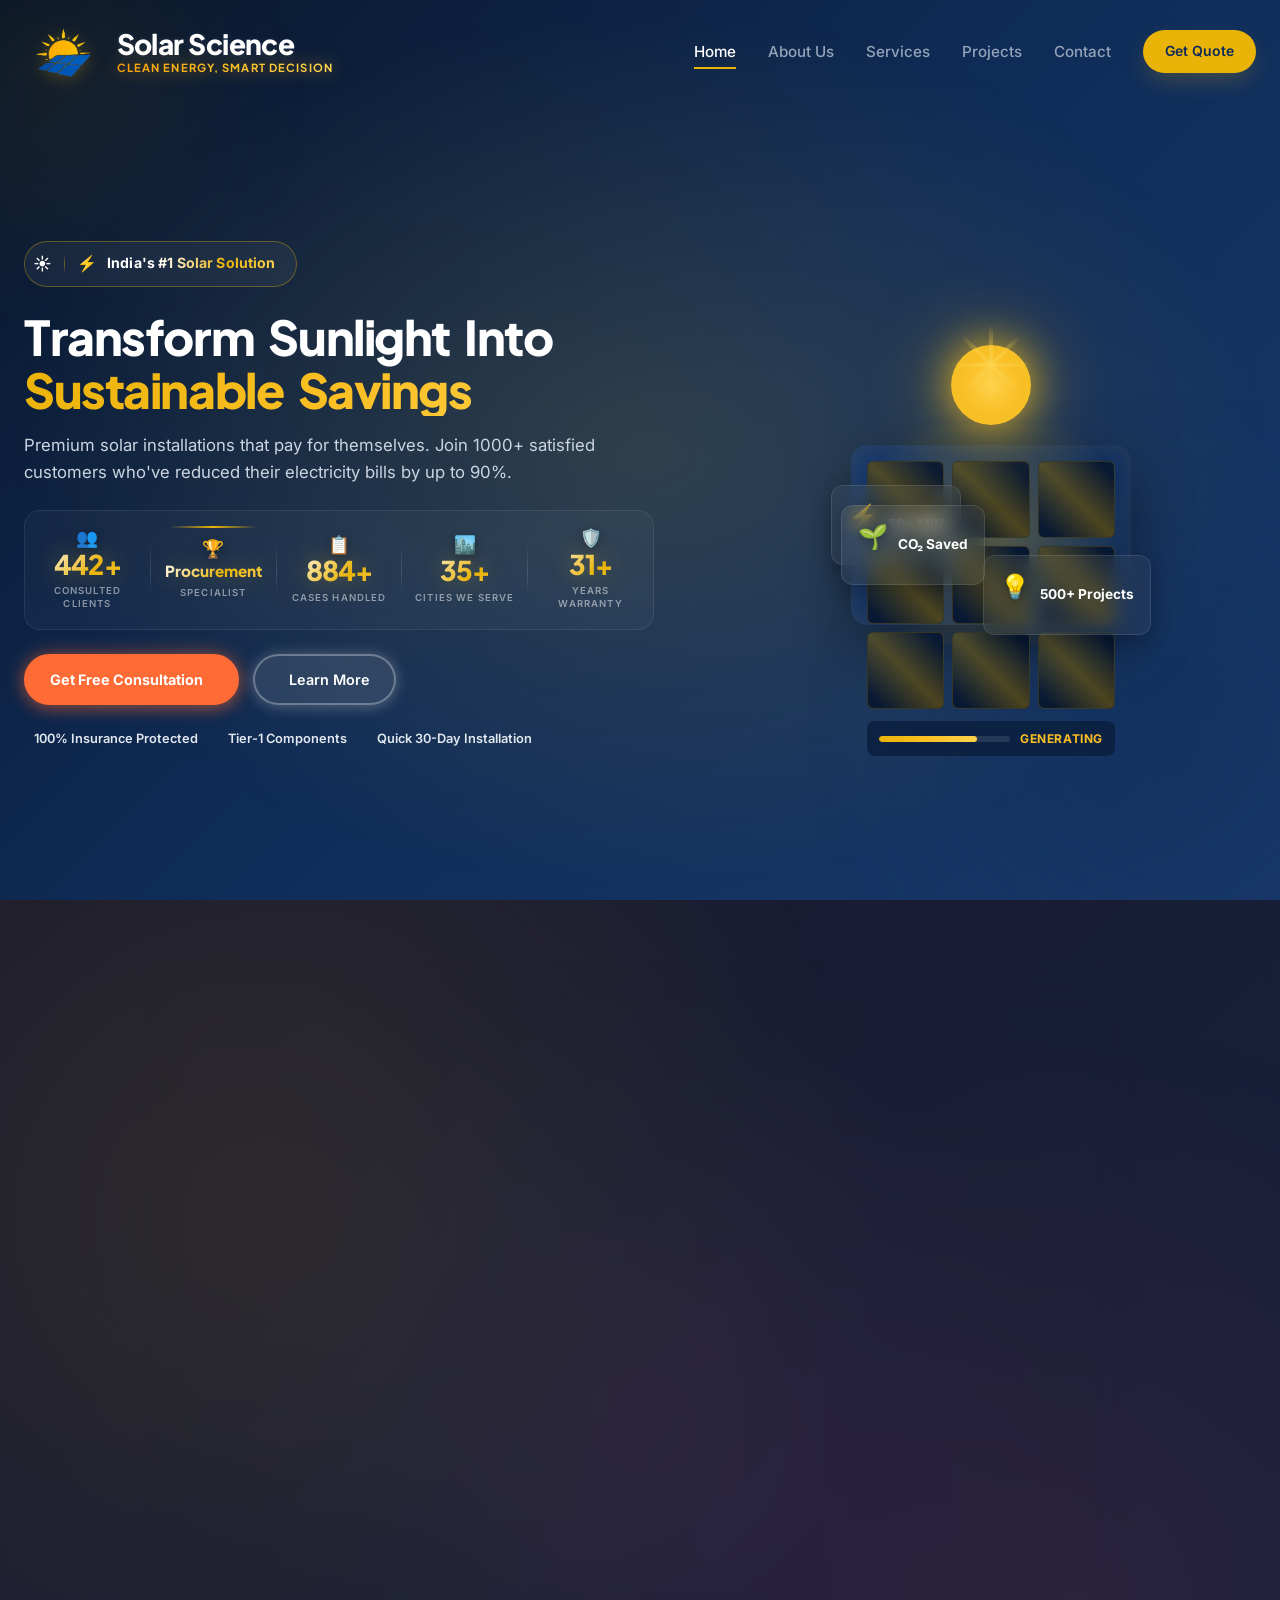
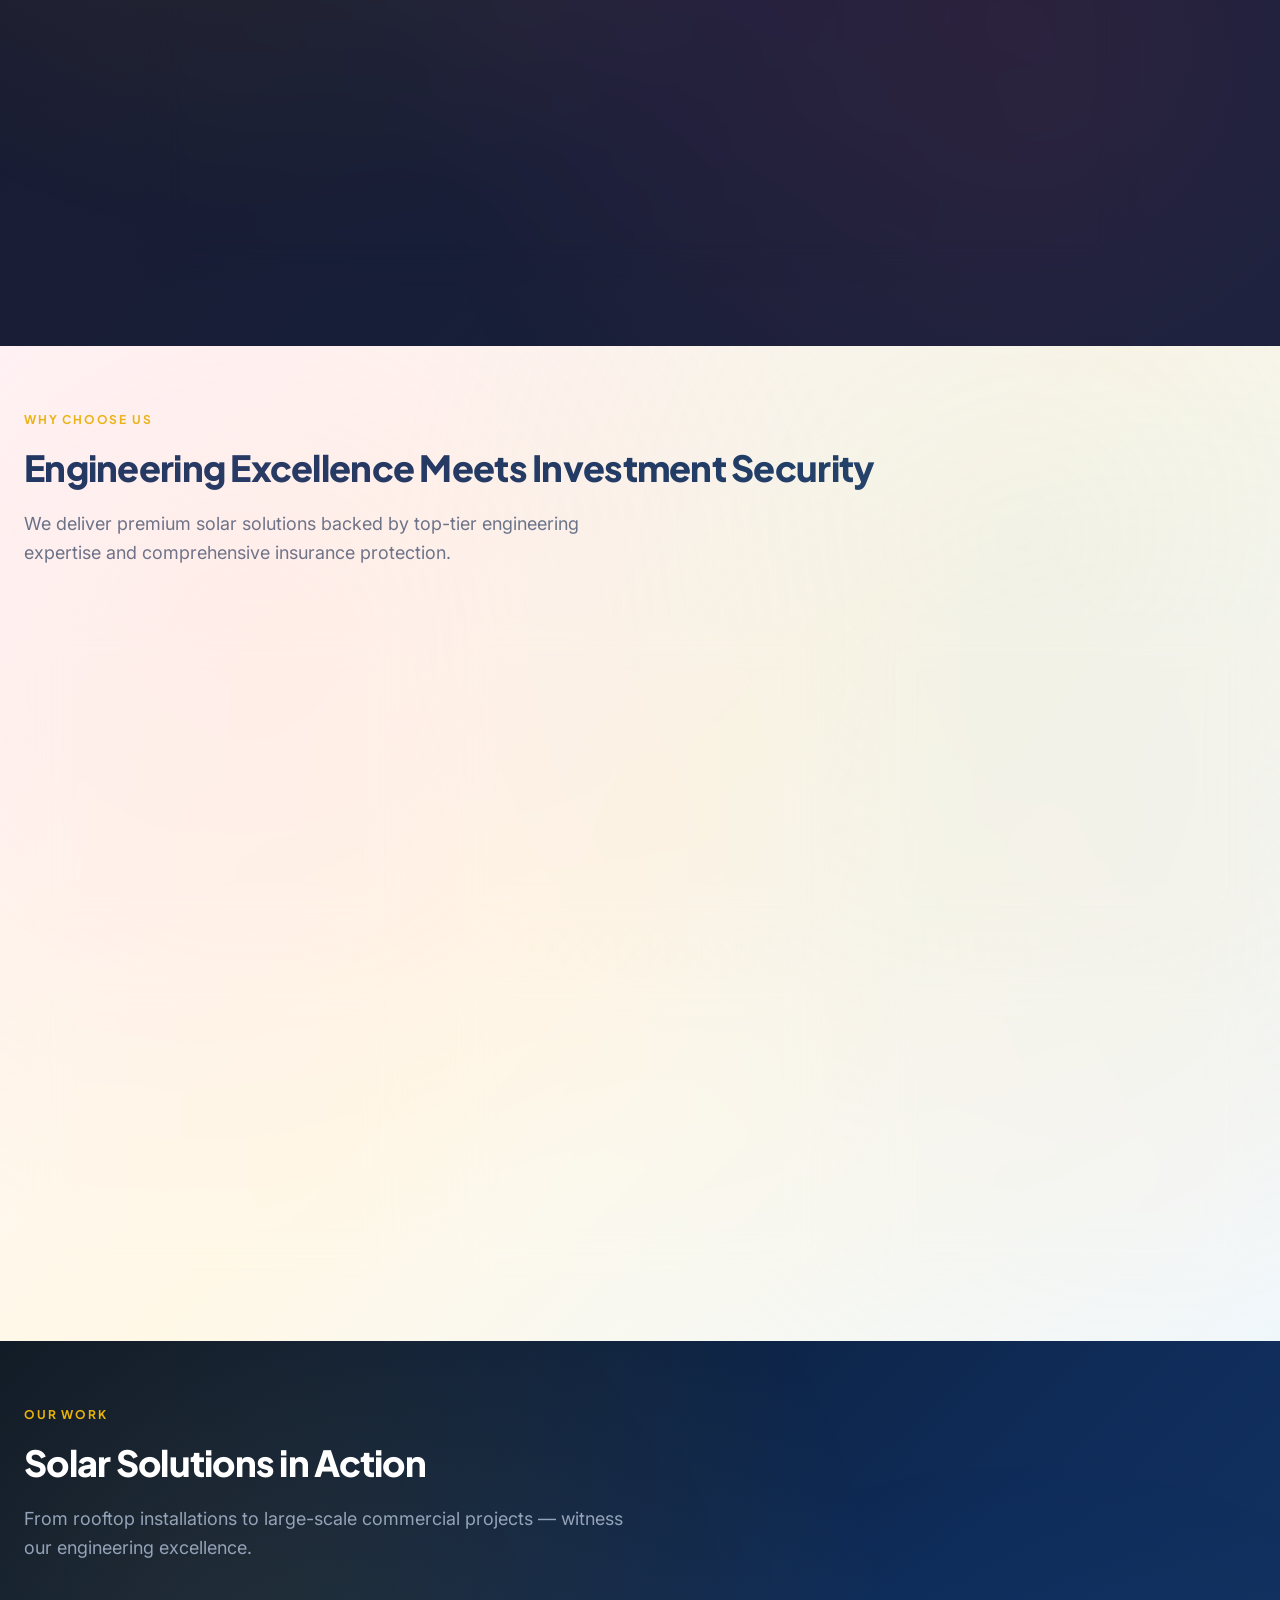
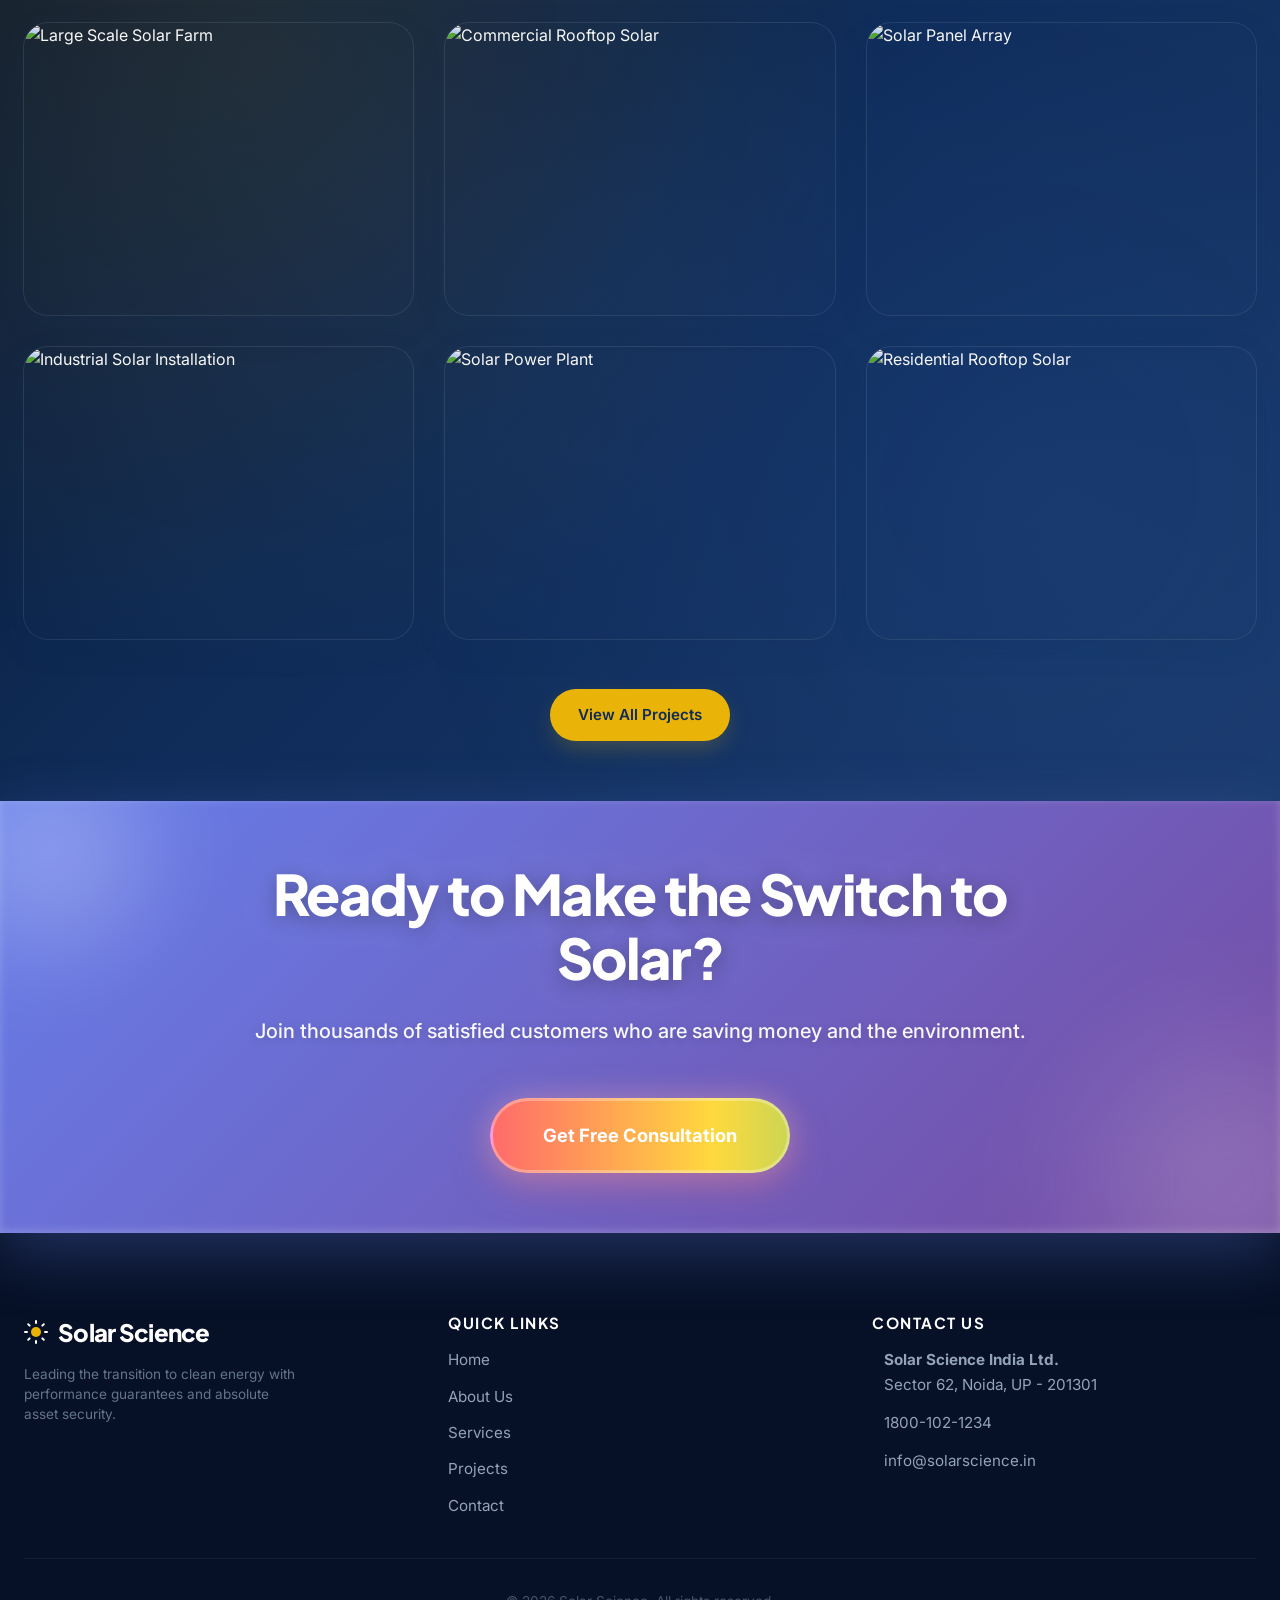
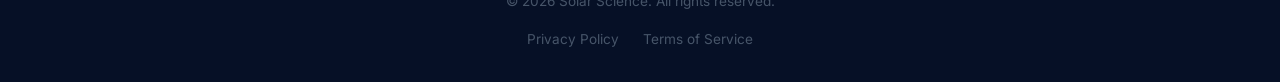
==== commit cbfeee20: "Add Privacy Policy and Terms of Service pages with professional design" ====
--- a/index.html
+++ b/index.html
@@ -548,8 +548,8 @@
       <div class="footer-bottom">
         <p>&copy; 2026 Solar Science. All rights reserved.</p>
         <div class="footer-bottom-links">
-          <a href="#">Privacy Policy</a>
-          <a href="#">Terms of Service</a>
+          <a href="privacy-policy.html">Privacy Policy</a>
+          <a href="terms-of-service.html">Terms of Service</a>
         </div>
       </div>
     </div>
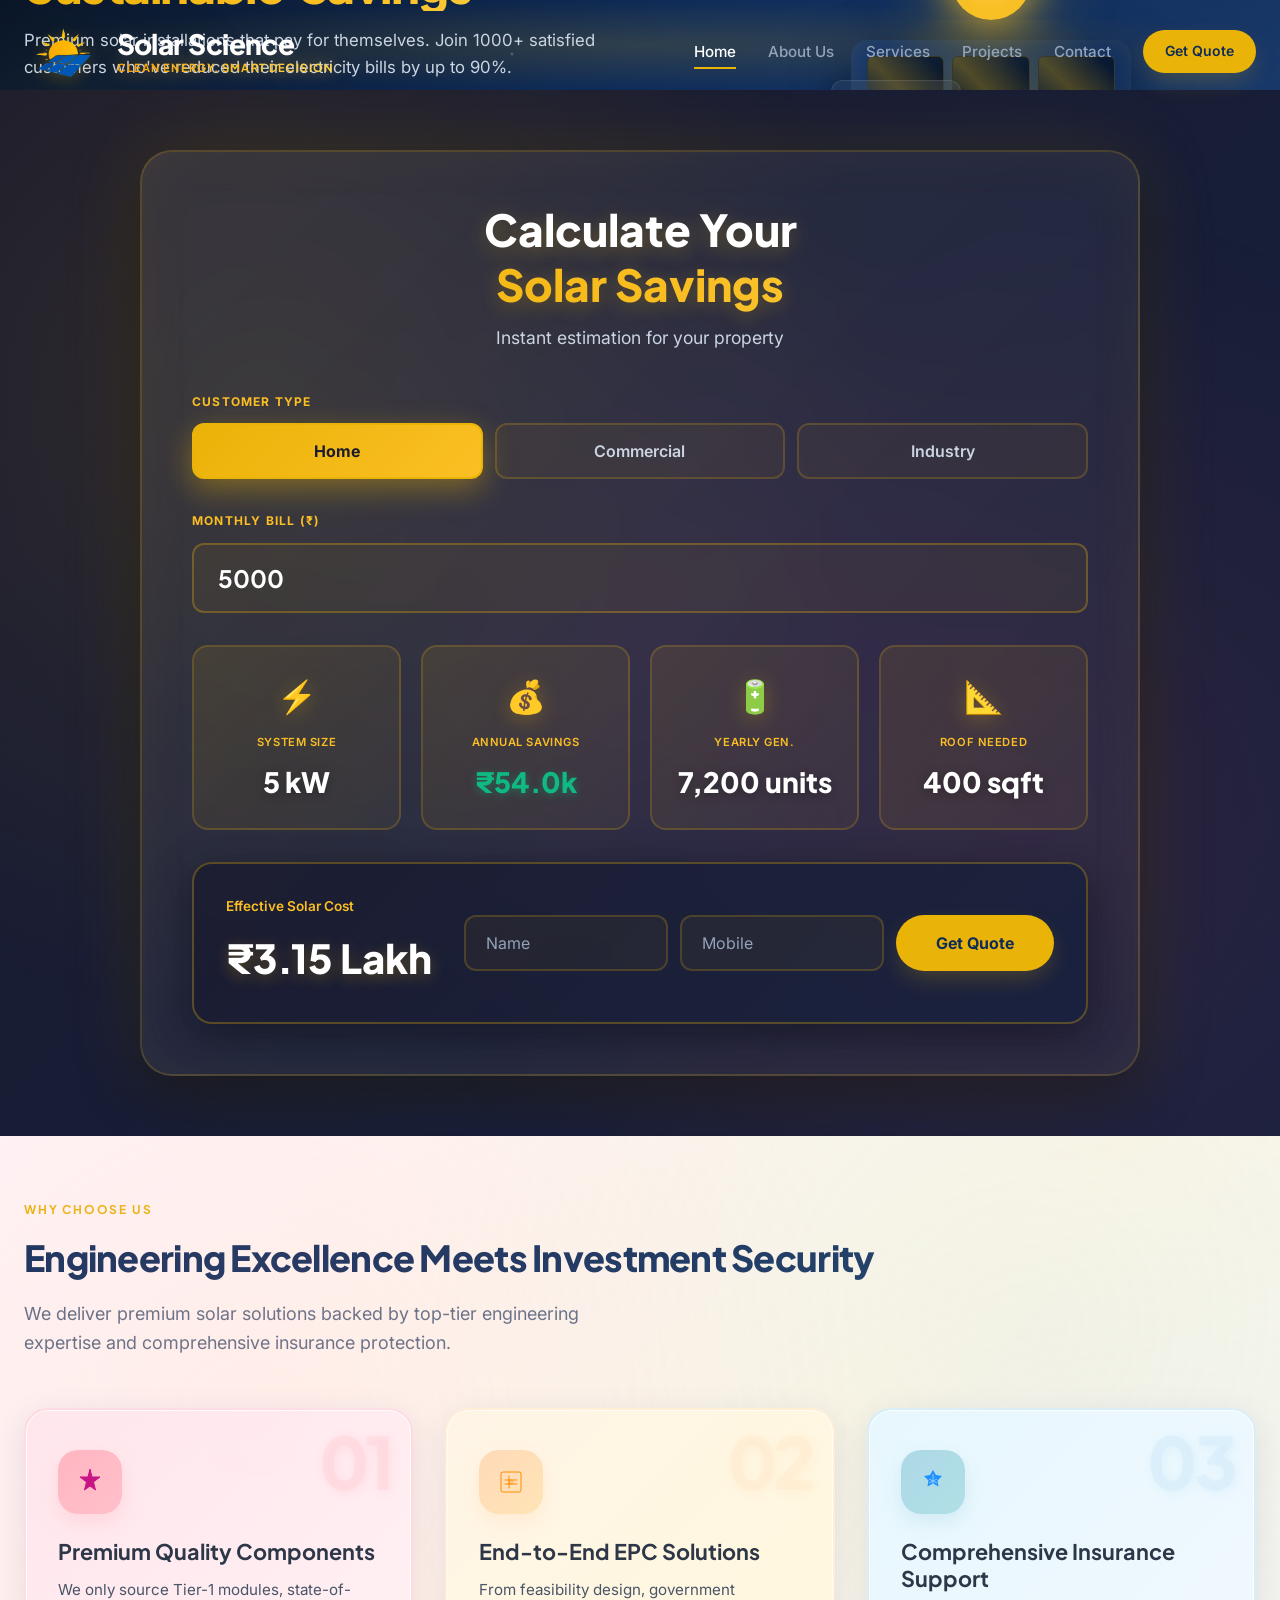
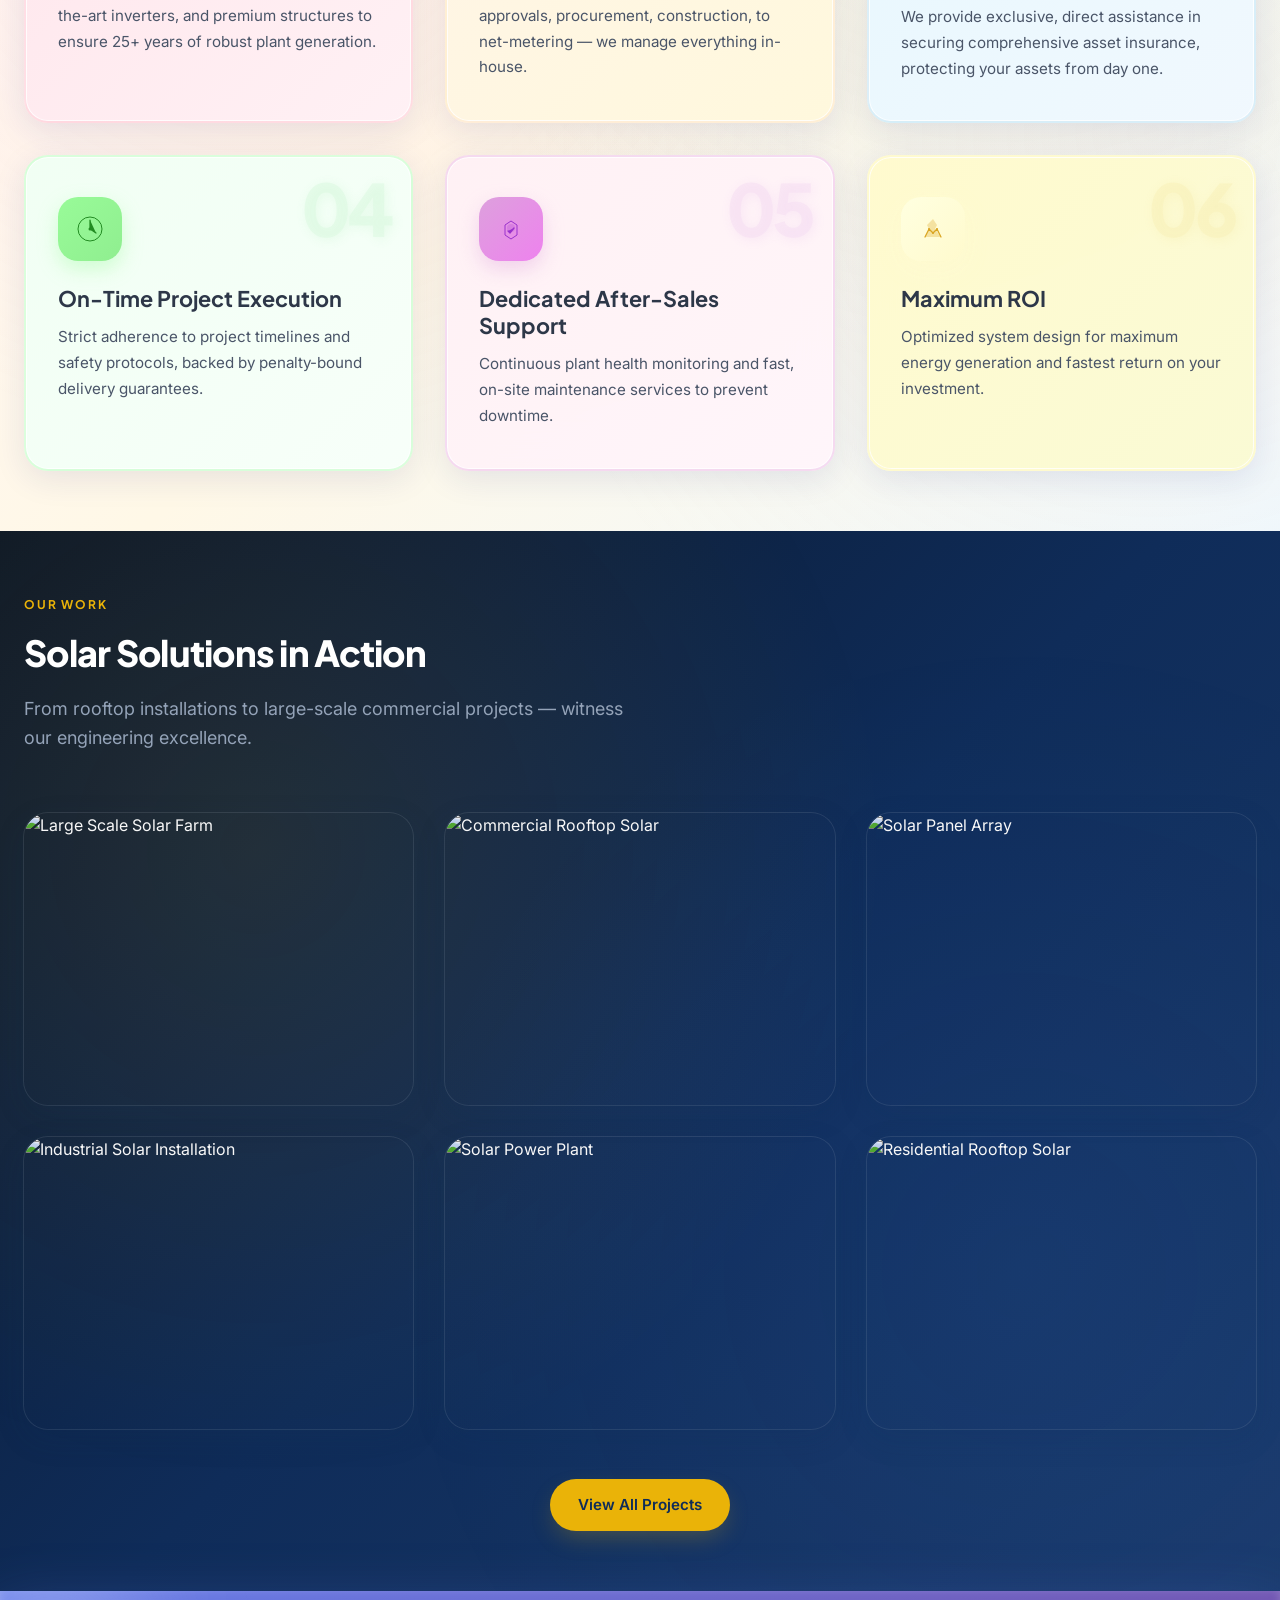
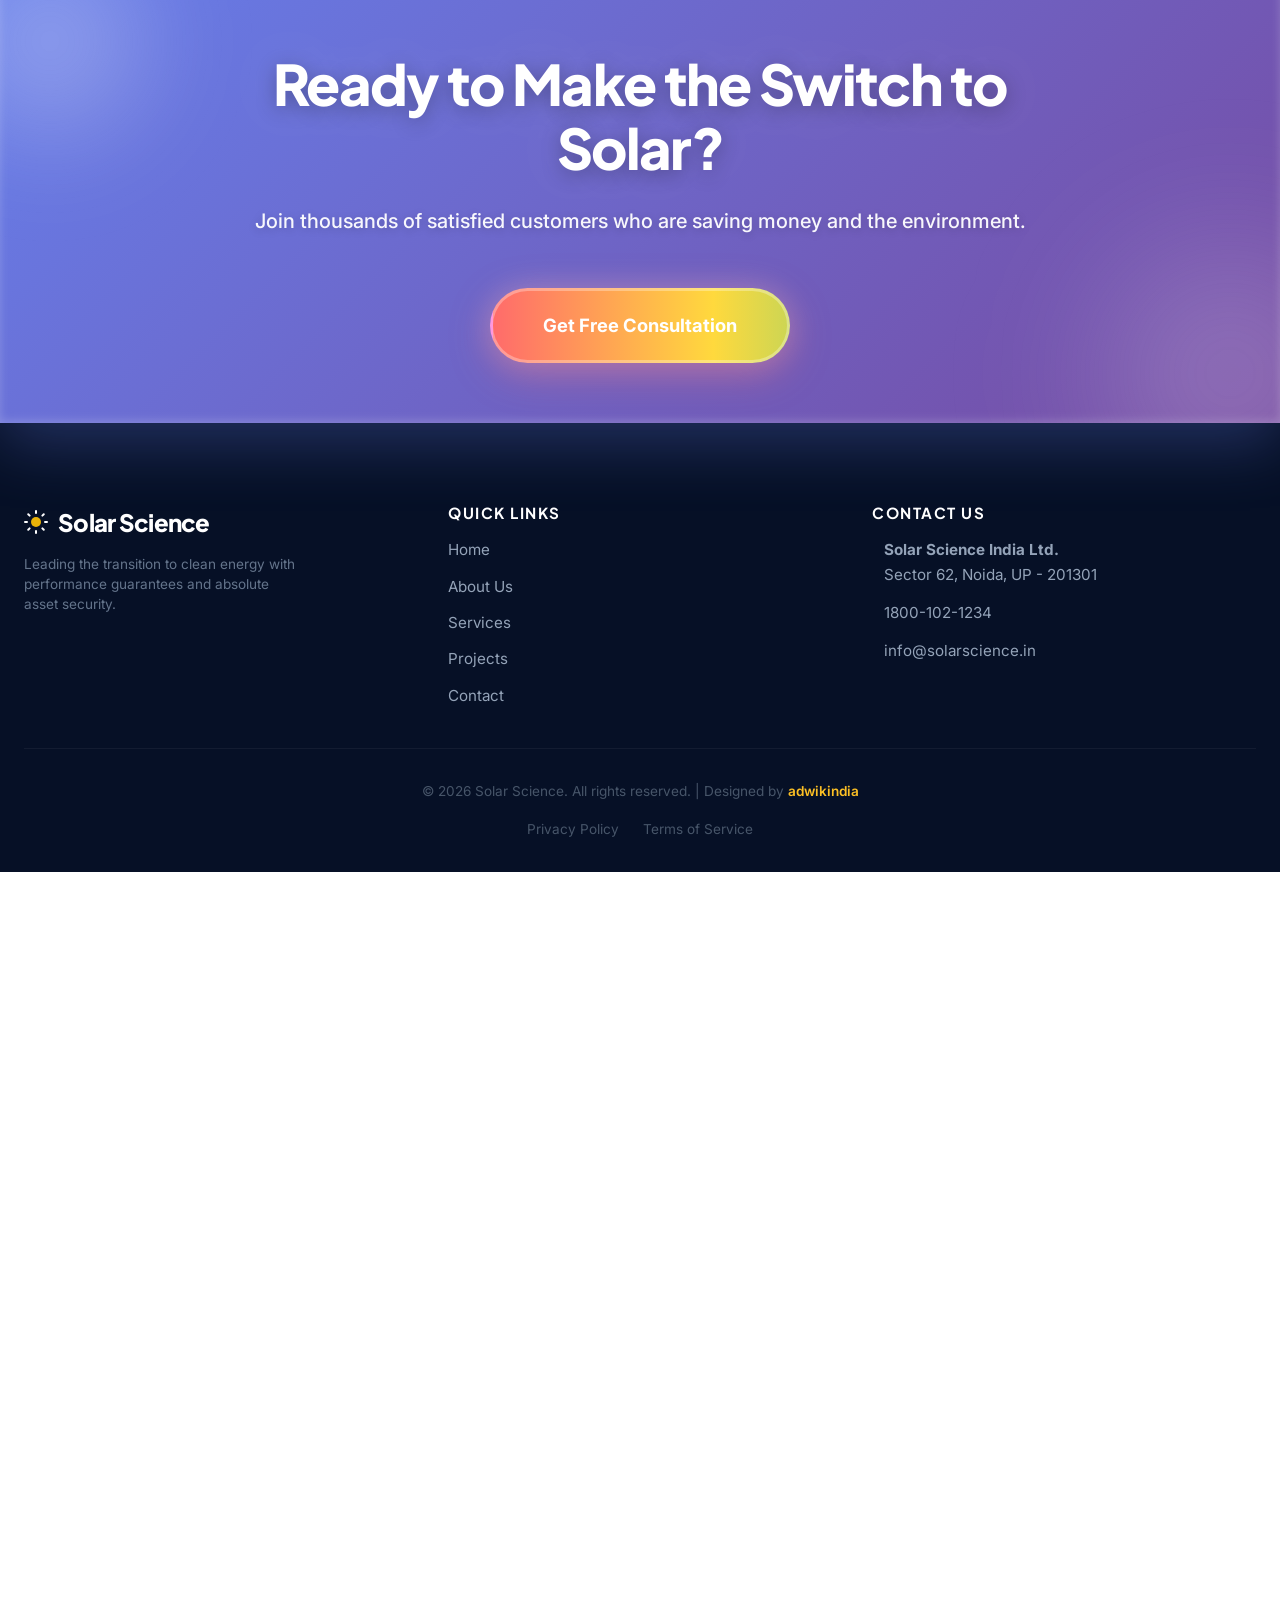
==== commit 4f109c8d: "added design credit and legal pages" ====
--- a/index.html
+++ b/index.html
@@ -546,7 +546,7 @@
       </div>
       
       <div class="footer-bottom">
-        <p>&copy; 2026 Solar Science. All rights reserved.</p>
+        <p>&copy; 2026 Solar Science. All rights reserved. | Designed by <a href="https://adwikindia.com" target="_blank" style="color: #FBBF24; text-decoration: none; font-weight: 600;">adwikindia</a></p>
         <div class="footer-bottom-links">
           <a href="privacy-policy.html">Privacy Policy</a>
           <a href="terms-of-service.html">Terms of Service</a>
